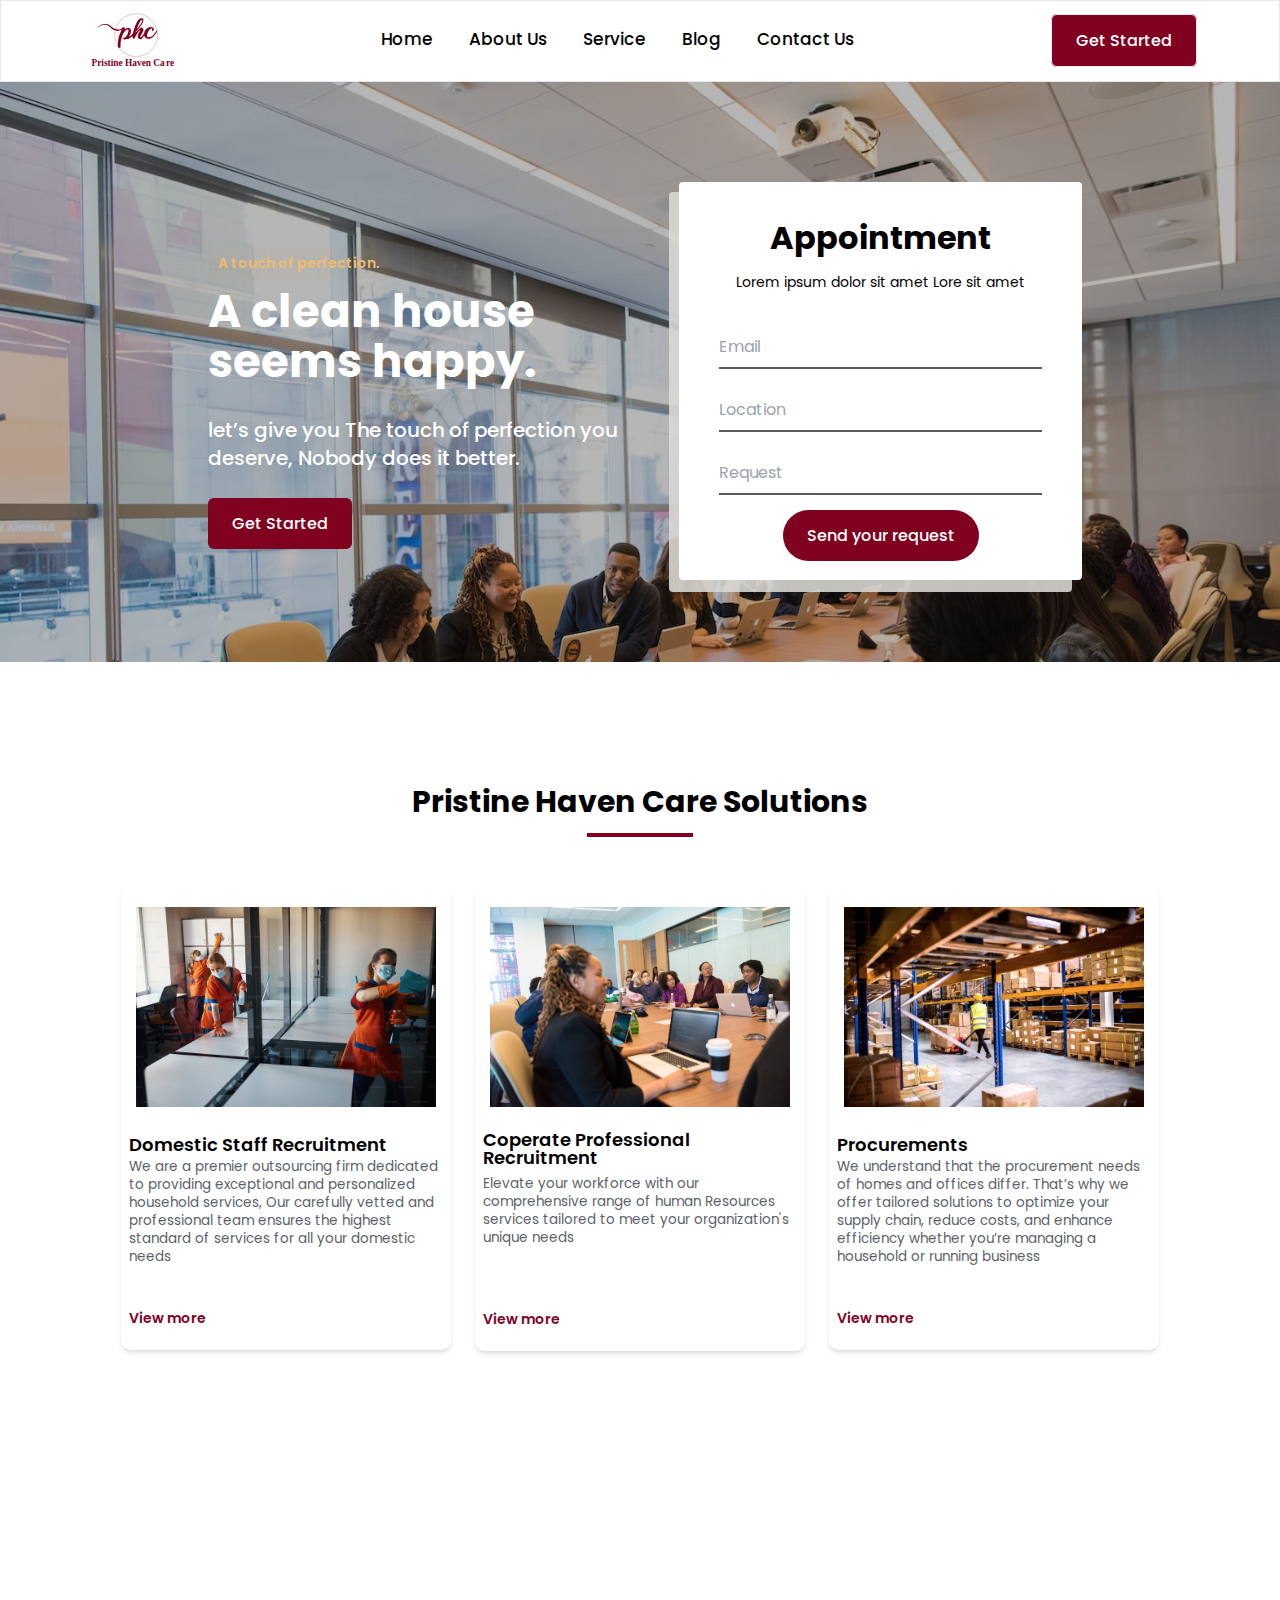
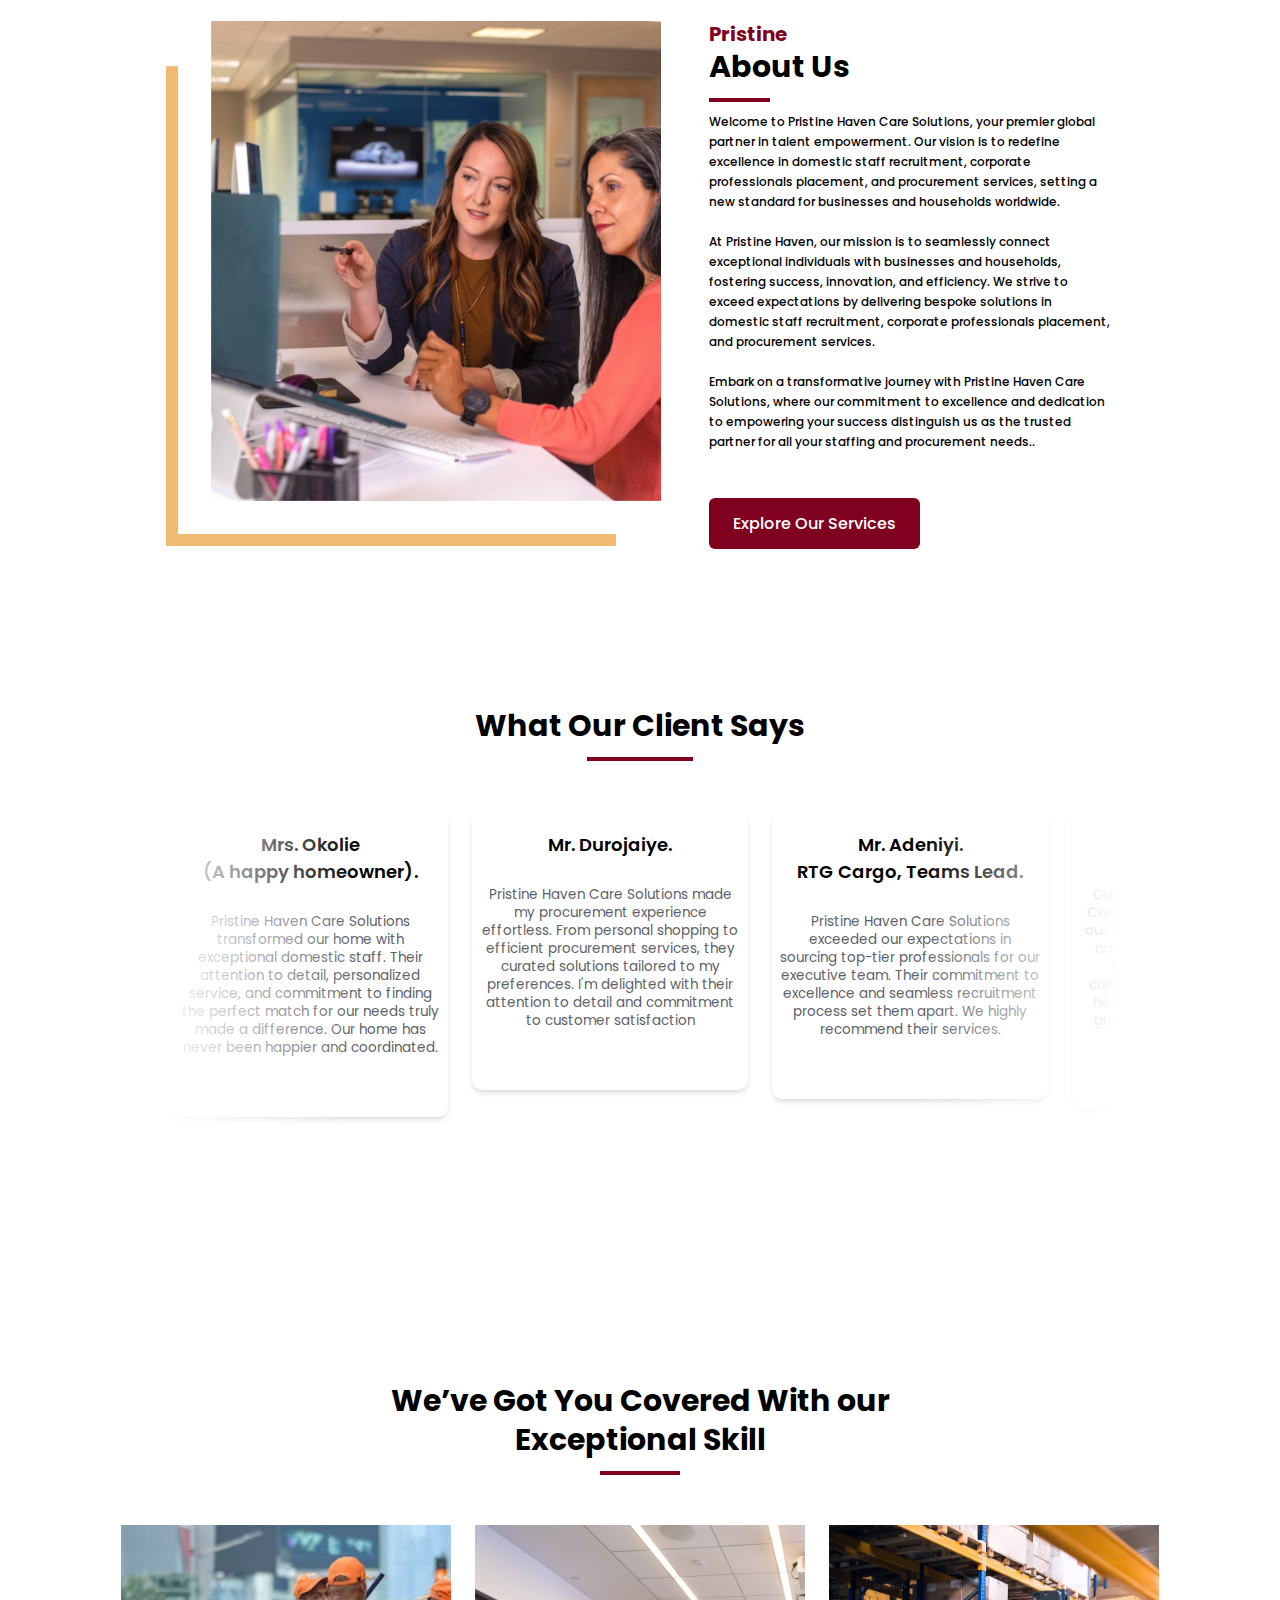
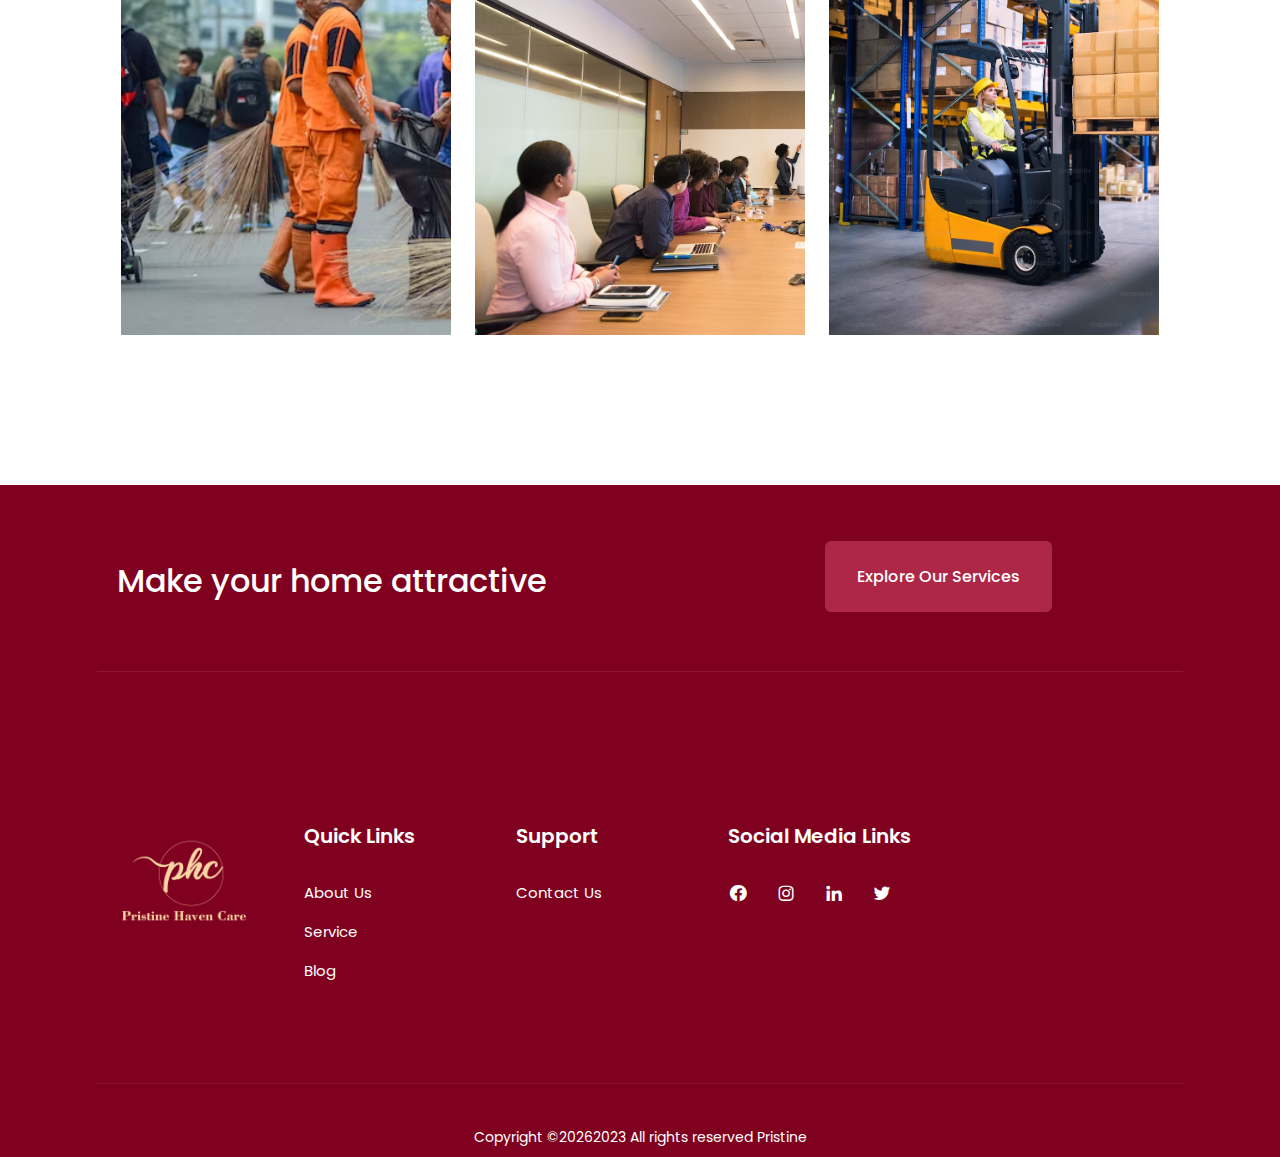
==== index.html @ ca3b784a "update index file name" ====
<!DOCTYPE html>
<html lang="en">
  <head>
    <meta charset="UTF-8" />
    <meta http-equiv="X-UA-Compatible" content="IE=edge" />
    <meta name="viewport" content="width=device-width, initial-scale=1.0" />
    <link rel="preconnect" href="https://fonts.googleapis.com"/>
    <link rel="preconnect" href="https://fonts.gstatic.com" crossorigin/>
    <link rel="preconnect" href="https://fonts.googleapis.com">
    <link rel="preconnect" href="https://fonts.gstatic.com" crossorigin>
    <link rel="shortcut icon" href="/assets/favicon.ico" type="image/x-icon">
    <link href='https://unpkg.com/boxicons@2.1.4/css/boxicons.min.css' rel='stylesheet'>
   <link href="https://fonts.googleapis.com/css2?family=Poppins:wght@100;200;300;400;500;600;700;800;900&display=swap" rel="stylesheet">
    <link rel="stylesheet" href="css/style.css" />
    <link rel="stylesheet" href="css/test.css" />
    <link rel="stylesheet" href="https://cdnjs.cloudflare.com/ajax/libs/font-awesome/6.1.1/css/all.min.css"/>
  
    <title>Pristine Haven Care Solutions Ng</title>
  </head>
  <body>
      <header>
        <div class="">
          <div id="stick" class="shadow-sm border top-0 border-gray-200">
            <div class="w-full px-[15px]  lg:px-[70px]">
              <div class="flex flex-wrap relative items-center justify-between lg:px-[12px]">
                 <div><a href="index.html"><img src="assets/PHC%20LOGO1_logo%201.svg" alt="" class="w-[100px]"></a></div>

                 <div class="nav-links hidden lg:block">
                  <nav>
                    <ul class="flex items-center">
                      <li class="inline-block mx-1 relative text-black z-[1] hover:text-navText"><a href="index.html" class="font-medium  py-[12px] px-[14px] text-[17px] block relative">Home</a></li>
                      <li class="inline-block mx-1 relative text-black z-[1] hover:text-navText"><a href="about.html" class="font-medium  py-[12px] px-[14px] text-[17px] block relative">About Us</a></li>
                      <li class="inline-block mx-1 relative dropMenu text-black z-[1] hover:text-navText"><a href="service.html" class="font-medium  py-[12px] px-[14px] text-[17px] block relative">Service</a>
                        <ul class="absolute w-[170px] transition-all  bg-white left-0 top-[120%] invisible opacity-0 shadow-md py-[17px]">
                          <li class="block relative text-black z-[1] hover:text-navText mr-[7px] ml-[4px]"><a href="service.html" class="font-light px-[10px] py-[6px] text-[17px] block relative">Domestic</a></li>
                          <li class="block relative text-black z-[1] hover:text-navText mr-[7px] ml-[4px]"><a href="service.html" class="font-light px-[10px] py-[6px] text-[17px] block relative">Professional</a></li>
                          <li class="block relative text-black z-[1] hover:text-navText mr-[7px] ml-[4px]"><a href="service.html" class="font-light px-[10px] py-[6px] text-[17px] block relative">Procurement</a></li>
                        </ul>
                      </li>
                      <li class="inline-block mx-1 relative text-black z-[1] hover:text-navText"><a href="blog.html" class="font-medium  py-[12px] px-[14px] text-[17px] block relative">Blog</a></li>
                      <li class="inline-block mx-1 relative text-black z-[1] hover:text-navText"><a href="contact.html" class="font-medium  py-[12px] px-[14px] text-[17px] block relative">Contact Us</a></li>
                    </ul>
                  </nav>
                 </div>

                 <div class="float-right invisible slg:visible">
                  <a href="contact.html" class=" px-[24px] py-[14px] font-medium text-[16px] text-white bg-navText rounded-[6px] border hover:border transition duration-500 hover:border-navText hover:text-navText hover:bg-white ">Get Started</a>
                </div>

                
                <div id="menu" class="block lg:hidden">
                  <input type="checkbox" id="check">
                  <label for="check" class="checkbtn"><i class="fas fa-bars"></i></label>
                    <div class="list">
                      <ul>
                        <li class="inline-block w-full mx-1 mt-2 relative text-white rounded-md hover:text-black hover:bg-[rgba(212,218,212,0.5)] z-[1]"><a href="index.html" class="font-medium  py-[8px] px-[19px] text-[17px] block relative">Home</a></li>
                        <li class="inline-block w-full mx-1 relative text-white rounded-md hover:text-black hover:bg-[rgba(212,218,212,0.5)] z-[1]"><a href="about.html" class="font-medium  py-[8px] px-[19px] text-[17px] block relative">About Us</a></li>
                        <li class="inline-block w-full mx-1 relative text-white rounded-md hover:text-black hover:bg-[rgba(212,218,212,0.5)] z-[1]"><a href="service.html" class="font-medium  py-[8px] px-[19px] text-[17px] block relative">Service</a> </li>
                        <li class="inline-block w-full mx-[1rem] list-disc relative text-white rounded-md hover:text-black hover:bg-[rgba(212,218,212,0.5)] z-[1]"><a href="service.html" class="font-medium  py-[8px] px-[19px] text-[14px] block relative">Domestic</a></li>
                        <li class="inline-block w-full mx-[1rem] relative text-white rounded-md hover:text-black hover:bg-[rgba(212,218,212,0.5)] z-[1]"><a href="service.html" class="font-medium  py-[8px] px-[19px] text-[14px] block relative">Professional</a></li>
                        <li class="inline-block w-full mx-[1rem] relative text-white rounded-md hover:text-black hover:bg-[rgba(212,218,212,0.5)] z-[1]"><a href="service.html" class="font-medium  py-[8px] px-[19px] text-[14px] block relative">Procurement</a></li> 
                        <li class="inline-block w-full mx-1 relative text-white rounded-md hover:text-black hover:bg-[rgba(212,218,212,0.5)] z-[1]"><a href="blog.html" class="font-medium  py-[8px] px-[19px] text-[17px] block relative">Blog</a></li>
                        <li class="inline-block w-full mx-1 relative text-white rounded-md hover:text-black hover:bg-[rgba(212,218,212,0.5)] z-[1]"><a href="contact.html" class="font-medium  py-[8px] px-[19px] text-[17px] block relative">Contact Us</a></li>
                        
                      </ul>
                  </nav>
               </div>
             </div>
           </div>
        </div>
       </div>
     </header>

<!-- Hero Section -->
<section>
<div class="relative block">
  <div class="block relative shrink-0 w-full max-w-full">
    <div class="relative overflow-hidden " >
      <div class="heroP1">
        <div class="hovEff2">
          <div class="block  relative px-10 pt-10 bg-[rgba(12,12,12,0.3)]">
          <div class="flex justify-center flex-wrap  items-center text-center lg:text-left py-[40px] smi:py-[70px]">
            <div class="showcase-text shrink-0 relative w-[360px] lg:w-[461px] px-[.75rem] md:px-0">
               <span class="text-[#F0BB71] px-[10px] py-[5px] text-[14px] font-semibold mb-[8px] inline-block bg-[rgba(186,159,40,0.04)] rounded-[3px]">A touch of perfection.</span>
               <h1 class="text-white font-bold leading-[1.1] block text-[32px] smi:text-[40px] md:text-[30px] slg:text-[45px] mb-[20px] smi:mb-[30px]">A clean house seems happy.</h1>
               <p class="block text-white leading-[1.4] font-medium pr-0 smi:pr-[50px] md:pr-[21px] lg:pr-[50px] text-[18px] smi:text-[22px] md:text-[18px] slg:text-[20px] mb-[29px] smi:mb-[40px]">let’s give you The touch of perfection you deserve, Nobody does it better.</p>
               <div class="">
                <a href="" class="px-[24px] py-[14px] font-medium text-[16px] text-white bg-navText rounded-[6px]  hover:border transition duration-500 hover:border-navText hover:text-navText hover:bg-transparent">Get Started</a>
              </div>
              </div>
              <div class="showcase-img w-[403px] h-inherit lg:h-[400px] bg-transparent lg:bg-[rgba(218,217,214,0.88)] rounded">
                <div class=" up_front z-[10] w-[360px] lg:w-[403px] mt-[60px] lg:mt-0 px-[.75rem] md:px-0">
                <form action="" method="post">
                  <div class="text-center bg-white px-[40px] py-[32px] rounded">
                    <h3 class="font-bold text-[32px] mb-[10px]">Appointment</h3>
                    <p class="text-[14px] font-normal mb-[10px]">Lorem ipsum dolor sit amet Lore sit amet</p>
                    <input type="email" placeholder="Email" class="w-full outline-none border-b-2 border-[rgba(12,12,11,0.68)] mt-[32px] pb-[8px]">
                    <input type="text" placeholder="Location" class="w-full outline-none border-b-2 border-[rgba(12,12,11,0.68)] mt-[29px] pb-[8px]">
                    <input type="text" placeholder="Request" class="w-full outline-none border-b-2 border-[rgba(12,12,11,0.68)] my-[29px] pb-[8px]">
                    <a href="" class="w-full px-[24px] py-[14px] font-medium text-[16px] text-white bg-navText rounded-[27px]  hover:border transition duration-500 hover:border-navText hover:text-navText hover:bg-transparent">Send your request</a>
                       </div>
                  </form>
                </div>
              </div>
            </div> 
          </div>
        </div>
      </div>
      </div>
  </div>
</div>
</section>

<!-- Service Section -->
<section class="py-[70px] sm:py-[120px]">
  <div class="w-full smi:max-w-[540px] md:max-w-[720px] lg:max-w-[960px] slg:max-w-[1110px] mx-auto px-[.75rem]">
  <div class="block w-full mx-auto px-[.75rem]">
    <div class="flex justify-center flex-wrap">
      <div class="w-full max-w-full lg:w-[66.66%] shrink-0">
        <div class="headTitle relative block text-center mb-[50px]">
          <h2 class="relative block text-[24px] md:text-[30px] font-bold leading-[1.3] mb-[12px]">Pristine Haven Care Solutions</h2>  
        </div>      
     </div>
    </div>
    <div class="flex flex-wrap relative">
      
      <div class="block relative shrink-0 smi:w-[50%] lg:w-[33.33%] w-full px-[12px] max-w-full">
        <div class="relative card block mb-[30px] px-[8px] py-[20px] rounded-[10px] shadow-md">
          <div class="block w-full"><img src="assets/ser_dom_1.avif" alt="" class="block w-[300px] mb-[24px] mx-auto"></div>
          <h2 class="block font-semibold text-[18px]">Domestic Staff Recruitment</h2>
          <div class="block"><p class="text-[#5C6168] mb-[40px] text-[13.5px] leading-[18px] font-normal">We are a premier outsourcing firm dedicated to 
            providing exceptional and personalized household services, 
            Our carefully vetted and professional team ensures the highest standard of services for all your domestic needs</p></div>  
          <a href="service.html" class="text-navText text-[14px] font-semibold">View more</a>   
        </div>
      </div>

      <div class="block shrink-0 smi:w-[50%] lg:w-[33.33%] w-full px-[12px] max-w-full">
        <div class="relative card block mb-[30px] px-[8px] py-[20px] rounded-[10px] shadow-md">
          <div class="block w-full"><img src="assets/ser_prof_1.avif" alt="" class="block w-[300px] mb-[24px] mx-auto"></div>
          <h2 class="block font-semibold text-[18px] leading-[18px] mb-[8px]">Coperate Professional Recruitment</h2>
          <div class="block"><p class="text-[#5C6168] mb-[60px] text-[13.5px] leading-[18px] font-normal">Elevate your workforce with our comprehensive range of human Resources services tailored to meet your organization's unique needs</p></div>  
          <a href="service.html" class="text-navText text-[14px] font-semibold">View more</a>   
        </div>
      </div>

      <div class="block shrink-0 smi:w-[50%] lg:w-[33.33%] w-full px-[12px] max-w-full">
        <div class="relative card block mb-[30px] px-[8px] py-[20px] rounded-[10px] shadow-md">
          <div class="block w-full"><img src="assets/ser_pro_1.avif" alt="" class="block w-[300px] mb-[24px] mx-auto"></div>
          <h2 class="block font-semibold text-[18px]">Procurements</h2>
          <div class="block"><p class="text-[#5C6168] mb-[40px] text-[13.5px] leading-[18px] font-normal">We understand that the procurement needs of homes and offices differ. That’s why we offer tailored solutions to optimize your supply chain, reduce costs, and enhance efficiency whether you’re managing a household or running business</p></div>  
          <a href="service.html" class="text-navText text-[14px] font-semibold">View more</a>   
        </div>
      </div>
    </div>
  </div>
  </div>
</section> 

<!-- About Us Section -->
<section class="py-[40px] md:pt-[120px]">
  <div class="w-full smi:max-w-[540px] md:max-w-[720px] lg:max-w-[960px] slg:max-w-[1110px] mx-auto px-[.75rem]">
   <div class="flex flex-wrap justify-center">
    <div class="shrink-0 w-full smi:w-[83.333%] lg:w-[50%] max-w-full px-[1.5rem]">
      <div class="block">
        <img src="assets/About Us.png" alt="" class="w-full">
      </div>
    </div>

    <div class="shrink-0 w-full md:w-[75%] lg:w-[41.666%] max-w-full px-[1.5rem] mt-[30px] lg:mt-0">
      <div class="relative"><h2 class="text-[14px] md:text-[20px] block text-navText font-bold leading-[1.3] relative">Pristine</h2></div>
      <div class="headTitle1 relative block mb-[10px]">
        <h2 class="relative block text-[24px] md:text-[30px] font-bold leading-[1.3] mb-[12px]">About Us</h2>  
      </div>      
      <p class="font-medium leading-[20px] text-[12px] mb-[60px]">Welcome to Pristine Haven Care Solutions, your premier global partner in talent empowerment. Our vision is to redefine excellence in domestic staff recruitment, corporate professionals placement, and procurement services, setting a new standard for businesses and households worldwide.
        <br> <br>
        At Pristine Haven, our mission is to seamlessly connect exceptional individuals with businesses and households, fostering success, innovation, and efficiency. We strive to exceed expectations by delivering bespoke solutions in domestic staff recruitment, corporate professionals placement, and procurement services.
        <br> <br>    
        Embark on a transformative journey with Pristine Haven Care Solutions, where our commitment to excellence and dedication to empowering your success distinguish us as the trusted partner for all your staffing and procurement needs..</p>
            <a href="service.html" class="px-[24px] py-[14px] font-medium text-[16px] text-white bg-navText rounded-[6px]  hover:border transition duration-500 hover:border-navText hover:text-navText hover:bg-transparent">Explore Our Services</a>
      </div>        
   </div>
  </div> 
</section>

<!-- Testimonial Section -->
<section class="py-[70px] sm:py-[120px]">
  <div class="w-full smi:max-w-[540px] md:max-w-[720px] lg:max-w-[960px] slg:max-w-[1110px] mx-auto px-[.75rem]">
  <div class="block w-full mx-auto px-[.75rem]">
    <div class="flex justify-center flex-wrap">
      <div class="w-full max-w-full lg:w-[66.66%] shrink-0">
        <div class="headTitle relative block text-center mb-[50px]">
          <h2 class="relative block text-[24px] md:text-[30px] font-bold leading-[1.3] mb-[12px]">What Our Client Says</h2>  
        </div>      
     </div>
    </div>
    <div class="flex flex-wrap relative">
      <div class="slider">
        <div class="slide-track">
          <div class="inline-block relative shrink-0 w-[300px] h-[330px] px-[12px] max-w-full">
            <div class="relative  block mb-[30px] px-[8px] py-[20px] text-center rounded-[10px] shadow-md">
              <h2 class="block font-semibold text-[18px] mb-[28px]">Mrs. Okolie <br>(A happy homeowner).</h2>
              <div class="block"><p class="text-[#5C6168] mb-[40px] text-[13.5px] leading-[18px] font-normal">Pristine Haven Care Solutions transformed our home with exceptional domestic staff. Their attention to detail, personalized service, and commitment to finding the perfect match for our needs truly made a difference. Our home has never been happier and coordinated.</p></div>   
            </div>
          </div>
          
          <div class="inline-block shrink-0 w-[300px] h-[330px] px-[12px] max-w-full">
            <div class="relative  block mb-[30px] px-[8px] py-[20px] text-center rounded-[10px] shadow-md">
              <h2 class="block font-semibold text-[18px] mb-[28px]">Mr. Durojaiye.</h2>
              <div class="block"><p class="text-[#5C6168] mb-[40px] text-[13.5px] leading-[18px] font-normal">Pristine Haven Care Solutions made my procurement experience effortless. From personal shopping to efficient procurement services, they curated solutions tailored to my preferences. I'm delighted with their attention to detail and commitment to customer satisfaction</p></div>   
            </div>
          </div>
    
        <div class="inline-block shrink-0 w-[300px] h-[330px] px-[12px] max-w-full">
          <div class="relative  block mb-[30px] px-[8px] py-[20px] text-center rounded-[10px] shadow-md">
            <h2 class="block font-semibold text-[18px] mb-[28px]"> Mr. Adeniyi. <br>RTG Cargo, Teams Lead.</h2>
            <div class="block"><p class="text-[#5C6168] mb-[40px] text-[13.5px] leading-[18px] font-normal">Pristine Haven Care Solutions exceeded our expectations in sourcing top-tier professionals for our executive team. Their commitment to excellence and seamless recruitment process set them apart. We highly recommend their services.</p></div>   
          </div>
        </div>
    
        <div class="inline-block relative shrink-0 w-[300px] h-[330px] px-[12px] max-w-full">
          <div class="relative  block mb-[30px] px-[8px] py-[20px] text-center rounded-[10px] shadow-md">
            <h2 class="block font-semibold text-[18px] mb-[28px]"> Mrs. Oreoluwa.</h2>
            <div class="block"><p class="text-[#5C6168] mb-[40px] text-[13.5px] leading-[18px] font-normal">Our experience with Pristine Haven Care Solutions in finding a nanny for our family has been exceptional. The care and dedication they put into matching us with the perfect caregiver for my children were truly heartwarming. We feel secure and grateful to have such a wonderful addition to our family</p></div>   
          </div>
        </div>
        
        <div class="inline-block shrink-0 w-[300px] h-[330px] px-[12px] max-w-full">
          <div class="relative  block mb-[30px] px-[8px] py-[20px] text-center rounded-[10px] shadow-md">
            <h2 class="block font-semibold text-[18px] mb-[28px]"> Mr. Emmanuel.</h2>
            <div class="block"><p class="text-[#5C6168] mb-[40px] text-[13.5px] leading-[18px] font-normal">Pristine Haven Care Solutions not only found us a chef with extraordinary culinary skills but also someone who understands and caters to our unique tastes. Our dining experience has been elevated, and we're incredibly satisfied with the professional and personalized service provided.</p></div>   
          </div>
        </div>
  
      <div class="inline-block shrink-0 w-[300px] h-[330px] px-[12px] max-w-full">
        <div class="relative  block mb-[30px] px-[8px] py-[20px] text-center rounded-[10px] shadow-md">
          <h2 class="block font-semibold text-[18px] mb-[28px]">Tosin</h2>
          <div class="block"><p class="text-[#5C6168] mb-[40px] text-[13.5px] leading-[18px] font-normal">Hiring a housekeeper through Pristine Haven Care Solutions has been a game-changer for my hectic lifestyle. The attention to detail, reliability, and efficiency of the housekeeper they connected me with have allowed me to focus on my career with peace of mind. Highly recommended!</p></div>   
        </div>
      </div>
  
      <div class="inline-block relative shrink-0 w-[300px] h-[330px] px-[12px] max-w-full">
        <div class="relative  block mb-[30px] px-[8px] py-[20px] text-center rounded-[10px] shadow-md">
          <h2 class="block font-semibold text-[18px] mb-[28px]">Mrs. Okolie <br>(A happy homeowner).</h2>
          <div class="block"><p class="text-[#5C6168] mb-[40px] text-[13.5px] leading-[18px] font-normal">Pristine Haven Care Solutions transformed our home with exceptional domestic staff. Their attention to detail, personalized service, and commitment to finding the perfect match for our needs truly made a difference. Our home has never been happier and coordinated.</p></div>   
        </div>
      </div>
      
      <div class="inline-block shrink-0 w-[300px] h-[330px] px-[12px] max-w-full">
        <div class="relative  block mb-[30px] px-[8px] py-[20px] text-center rounded-[10px] shadow-md">
          <h2 class="block font-semibold text-[18px] mb-[28px]">Mr. Durojaiye.</h2>
          <div class="block"><p class="text-[#5C6168] mb-[40px] text-[13.5px] leading-[18px] font-normal">Pristine Haven Care Solutions made my procurement experience effortless. From personal shopping to efficient procurement services, they curated solutions tailored to my preferences. I'm delighted with their attention to detail and commitment to customer satisfaction</p></div>   
        </div>
      </div>

    <div class="inline-block shrink-0 w-[300px] h-[330px] px-[12px] max-w-full">
      <div class="relative  block mb-[30px] px-[8px] py-[20px] text-center rounded-[10px] shadow-md">
        <h2 class="block font-semibold text-[18px] mb-[28px]"> Mr. Adeniyi. <br>RTG Cargo, Teams Lead.</h2>
        <div class="block"><p class="text-[#5C6168] mb-[40px] text-[13.5px] leading-[18px] font-normal">Pristine Haven Care Solutions exceeded our expectations in sourcing top-tier professionals for our executive team. Their commitment to excellence and seamless recruitment process set them apart. We highly recommend their services.</p></div>   
      </div>
    </div>

    <div class="inline-block relative shrink-0 w-[300px] h-[330px] px-[12px] max-w-full">
      <div class="relative  block mb-[30px] px-[8px] py-[20px] text-center rounded-[10px] shadow-md">
        <h2 class="block font-semibold text-[18px] mb-[28px]"> Mrs. Oreoluwa.</h2>
        <div class="block"><p class="text-[#5C6168] mb-[40px] text-[13.5px] leading-[18px] font-normal">Our experience with Pristine Haven Care Solutions in finding a nanny for our family has been exceptional. The care and dedication they put into matching us with the perfect caregiver for my children were truly heartwarming. We feel secure and grateful to have such a wonderful addition to our family</p></div>   
      </div>
    </div>
    
    <div class="inline-block shrink-0 w-[300px] h-[330px] px-[12px] max-w-full">
      <div class="relative  block mb-[30px] px-[8px] py-[20px] text-center rounded-[10px] shadow-md">
        <h2 class="block font-semibold text-[18px] mb-[28px]"> Mr. Emmanuel.</h2>
        <div class="block"><p class="text-[#5C6168] mb-[40px] text-[13.5px] leading-[18px] font-normal">Pristine Haven Care Solutions not only found us a chef with extraordinary culinary skills but also someone who understands and caters to our unique tastes. Our dining experience has been elevated, and we're incredibly satisfied with the professional and personalized service provided.</p></div>   
      </div>
    </div>

  <div class="inline-block shrink-0 w-[300px] h-[330px] px-[12px] max-w-full">
    <div class="relative  block mb-[30px] px-[8px] py-[20px] text-center rounded-[10px] shadow-md">
      <h2 class="block font-semibold text-[18px] mb-[28px]">Tosin</h2>
      <div class="block"><p class="text-[#5C6168] mb-[40px] text-[13.5px] leading-[18px] font-normal">Hiring a housekeeper through Pristine Haven Care Solutions has been a game-changer for my hectic lifestyle. The attention to detail, reliability, and efficiency of the housekeeper they connected me with have allowed me to focus on my career with peace of mind. Highly recommended!</p></div>   
    </div>
  </div>

        </div>
      </div>
        

  </div>    
</div>


</div> 
  </div>
</section>

<!-- Service Section -->
<section id="category" class="py-[70px] sm:py-[120px]">
  <div class="w-full smi:max-w-[540px] md:max-w-[720px] lg:max-w-[960px] slg:max-w-[1110px] mx-auto px-[.75rem]">
  <div class="block w-full mx-auto px-[.75rem]">
    <div class="flex justify-center flex-wrap">
      <div class="w-full max-w-full lg:w-[50.66%] shrink-0">
        <div class="headTitle relative block text-center mb-[50px]">
          <h2 class="relative block text-[24px] md:text-[30px] font-bold leading-[1.3] mb-[12px]">We’ve Got You Covered With our Exceptional Skill</h2>  
        </div>      
     </div>
    </div>
    <div class="flex flex-wrap relative">
      

      <div class="block relative shrink-0 smi:w-[50%] lg:w-[33.33%] w-full px-[12px] max-w-full">
        <div class="chagnover relative overflow-hidden mb-[30px]">
          <div class="hovEff"></div>
          <div class="eff">
           <div class="overlay">
            <h1 class="text-[24px] md:text-[30px] text-white block font-bold leading-[1.3] mb-[6px] relative">Domestic Staff</h1>
            <p class="text-white text-[18px] font-light leading-[1.4] mb-[15px]">Facilisis ac eget mauris nulla.</p>
           </div>
          </div>
        </div>
      </div>

      <div class="block shrink-0 smi:w-[50%] lg:w-[33.33%] w-full px-[12px] max-w-full">
        <div class="chagnover relative overflow-hidden mb-[30px]">
          <div class="hovEff3"></div>
          <div class="eff">
           <div class="overlay">
            <h1 class="text-[24px] md:text-[30px] text-white block font-bold leading-[1.3] mb-[6px] relative">Professional Staff</h1>
            <p class="text-white text-[18px] font-light leading-[1.4] mb-[15px]">Facilisis ac eget mauris nulla.</p>
           </div>
          </div>
        </div>
        </div>

      <div class="block shrink-0 smi:w-[50%] lg:w-[33.33%] w-full px-[12px] max-w-full">
        <div class="chagnover relative overflow-hidden mb-[30px]">
          <div class="hovEff4"></div>
          <div class="eff">
           <div class="overlay">
            <h1 class="text-[24px] md:text-[30px] text-white block font-bold leading-[1.3] mb-[6px] relative">Procurement</h1>
            <p class="text-white text-[18px] font-light leading-[1.4] mb-[15px]">Facilisis ac eget mauris nulla.</p>
           </div>
          </div>
        </div>
      </div>
    </div>
  </div>
  </div>
</section> 

<!-- Footer Section -->
<section class="pt-[80px] bg-navText">
  <div class="w-full smi:max-w-[540px] md:max-w-[720px] lg:max-w-[960px] slg:max-w-[1110px] mx-auto pb-[50px]  px-[.75rem]">
<div class="mx-auto px-[.75rem] w-full border-b border-[rgba(255,255,255,0.09)] pb-[50px]">
  <div class=" flex flex-wrap">
    <div class="shrink-0 w-full md:w-[66.666%] max-w-full px-[.5rem]">
     <div class="flex">
      <div class="block">
        <h2 class="text-white text-[26px] lg:text-[32px] block font-medium leading-[32px] mb-[24px] relative">Make your home attractive</h2>
       </div>
     </div>
    </div>
    <div class="shrink-0 w-full md:w-[33.333%] max-w-full px-[.5rem]">
      <a href="service.html" class="px-[16px] py-[12px] lg:px-[32px] lg:py-[24px] font-medium text-[16px] text-white bg-[#AF2747] rounded-[6px]  hover:border transition duration-500 hover:border-[#AF2747] hover:text-[#AF2747] hover:bg-transparent">Explore Our Services</a>
    </div>
  </div>
</div>
  </div>
</section>

 

<footer class="block">
<div class="bg-navText">
  <div class="pt-0 lg:pt-[99px]">
<div class="w-full smi:max-w-[540px] md:max-w-[720px] lg:max-w-[960px] slg:max-w-[1110px] mx-auto pb-[50px] px-[.75rem]">
    <div class="w-full mx-auto px-[.75rem]">
      <div class="flex flex-wrap justify-between">
        <div class="shrink-0 w-full smi:w-[66.6666%] md:w-[15%] max-w-full">
          <div class="mb-[50px]">
            <div class="mb-[20px]">
              <div class="w-[200px] lg:w-[150px] mb-[35px]">
                <a href="index.html">
                  <img src="assets/logo 3.png" alt="" class="align-middle">
                </a>
              </div>
            </div>
          </div>
        </div>
        <div class="shrink-0 w-full smi:w-[50%] md:w-[33.3333%] lg:w-[16.66666%] max-w-full">
          <div class="mb-[50px]">
            <div class="block">
              <h4 class="text-white text-[20px] font-semibold mb-[30px]">Quick Links</h4>
              <ul>
                <li class="mb-[15px] offset"><a href="about.html" class="text-white text-[15px] font-normal duration-700 hover:underline">About Us</a></li>
                <li class="mb-[15px] offset"><a href="service.html" class="text-white text-[15px] font-normal duration-700 hover:underline">Service</a></li>
                <li class="mb-[15px] offset"><a href="blog.html" class="text-white text-[15px] font-normal duration-700 hover:underline">Blog</a></li>
              </ul>
            </div>
          </div>
        </div>
        <div class="shrink-0 w-full smi:w-[50%] md:w-[33.3333%] lg:w-[16.66666%] max-w-full">
          <div class="mb-[50px]">
            <div class="block">
              <h4 class="text-white text-[20px] font-semibold mb-[30px]">Support</h4>
              <ul>
             <li class="mb-[15px]"><a href="contact.html" class="text-white text-[15px] font-normal duration-700 hover:underline">Contact Us</a></li>
              </ul>
            </div>
          </div>
        </div>
        <div class="shrink-0 w-full smi:w-[83%] md:w-[66.6666%] lg:w-[41.66666%] max-w-full">
          <div class="mb-[50px]">
            <div class="block mb-[10px]">
              <h4 class="text-white text-[20px] font-semibold mb-[30px]">Social Media Links</h4>
            </div>
            <div class="block">
              <a href="" class="text-white text-[20px] text-center mr-[24px] leading-[1.4] duration-700 inline-block hover:scale-x-[-1]"><i class='bx bxl-facebook-circle' style='color:#ffffff' ></i></a>
              <a href="" class="text-white text-[20px] text-center mr-[24px] leading-[1.4] duration-700 inline-block hover:scale-x-[-1]"><i class='bx bxl-instagram'></i></a>
              <a href="" class="text-white text-[20px] text-center mr-[24px] leading-[1.4] duration-700 inline-block hover:scale-x-[-1]"><i class='bx bxl-linkedin' style='color:#ffffff' ></i></a>
              <a href="" class="text-white text-[20px] text-center mr-[24px] leading-[1.4] duration-700 inline-block hover:scale-x-[-1]"><i class='bx bxl-twitter' style='color:#ffffff' ></i></a>
            </div>
          </div>
        </div>
      </div>
    </div>
  </div>
  <div class="block">
    <div class="w-full smi:max-w-[540px] md:max-w-[720px] lg:max-w-[960px] slg:max-w-[1110px] mx-auto px-[.75rem]">
      <div class="border-t border-[rgba(255,255,255,0.09)] pt-[39px] pb-[6px]">
        <div class="flex flex-wrap">
          <div class="shrink-0 w-full max-w-full">
            <div class="text-center block">
              <p class="text-white font-normal leading-[2] text-[14px]">Copyright ©<script>document.write(new Date().getFullYear());</script>2023 All rights reserved Pristine</p>
            </div>
          </div>
        </div>
      </div>
     </div>
  </div>
  </div>
</div>
</footer>


<script src="index.js"></script>
</body>
</html>
---- css/style.css ----
/*
! tailwindcss v3.0.24 | MIT License | https://tailwindcss.com
*/

/*
1. Prevent padding and border from affecting element width. (https://github.com/mozdevs/cssremedy/issues/4)
2. Allow adding a border to an element by just adding a border-width. (https://github.com/tailwindcss/tailwindcss/pull/116)
*/

*,
::before,
::after {
  box-sizing: border-box;
  /* 1 */
  border-width: 0;
  /* 2 */
  border-style: solid;
  /* 2 */
  border-color: #e5e7eb;
  /* 2 */
}

::before,
::after {
  --tw-content: '';
}

/*
1. Use a consistent sensible line-height in all browsers.
2. Prevent adjustments of font size after orientation changes in iOS.
3. Use a more readable tab size.
4. Use the user's configured `sans` font-family by default.
*/

html {
  line-height: 1.5;
  /* 1 */
  -webkit-text-size-adjust: 100%;
  /* 2 */
  -moz-tab-size: 4;
  /* 3 */
  -o-tab-size: 4;
     tab-size: 4;
  /* 3 */
  font-family: Poppins, sans-serif;
  /* 4 */
}

/*
1. Remove the margin in all browsers.
2. Inherit line-height from `html` so users can set them as a class directly on the `html` element.
*/

body {
  margin: 0;
  /* 1 */
  line-height: inherit;
  /* 2 */
}

/*
1. Add the correct height in Firefox.
2. Correct the inheritance of border color in Firefox. (https://bugzilla.mozilla.org/show_bug.cgi?id=190655)
3. Ensure horizontal rules are visible by default.
*/

hr {
  height: 0;
  /* 1 */
  color: inherit;
  /* 2 */
  border-top-width: 1px;
  /* 3 */
}

/*
Add the correct text decoration in Chrome, Edge, and Safari.
*/

abbr:where([title]) {
  -webkit-text-decoration: underline dotted;
          text-decoration: underline dotted;
}

/*
Remove the default font size and weight for headings.
*/

h1,
h2,
h3,
h4,
h5,
h6 {
  font-size: inherit;
  font-weight: inherit;
}

/*
Reset links to optimize for opt-in styling instead of opt-out.
*/

a {
  color: inherit;
  text-decoration: inherit;
}

/*
Add the correct font weight in Edge and Safari.
*/

b,
strong {
  font-weight: bolder;
}

/*
1. Use the user's configured `mono` font family by default.
2. Correct the odd `em` font sizing in all browsers.
*/

code,
kbd,
samp,
pre {
  font-family: ui-monospace, SFMono-Regular, Menlo, Monaco, Consolas, "Liberation Mono", "Courier New", monospace;
  /* 1 */
  font-size: 1em;
  /* 2 */
}

/*
Add the correct font size in all browsers.
*/

small {
  font-size: 80%;
}

/*
Prevent `sub` and `sup` elements from affecting the line height in all browsers.
*/

sub,
sup {
  font-size: 75%;
  line-height: 0;
  position: relative;
  vertical-align: baseline;
}

sub {
  bottom: -0.25em;
}

sup {
  top: -0.5em;
}

/*
1. Remove text indentation from table contents in Chrome and Safari. (https://bugs.chromium.org/p/chromium/issues/detail?id=999088, https://bugs.webkit.org/show_bug.cgi?id=201297)
2. Correct table border color inheritance in all Chrome and Safari. (https://bugs.chromium.org/p/chromium/issues/detail?id=935729, https://bugs.webkit.org/show_bug.cgi?id=195016)
3. Remove gaps between table borders by default.
*/

table {
  text-indent: 0;
  /* 1 */
  border-color: inherit;
  /* 2 */
  border-collapse: collapse;
  /* 3 */
}

/*
1. Change the font styles in all browsers.
2. Remove the margin in Firefox and Safari.
3. Remove default padding in all browsers.
*/

button,
input,
optgroup,
select,
textarea {
  font-family: inherit;
  /* 1 */
  font-size: 100%;
  /* 1 */
  line-height: inherit;
  /* 1 */
  color: inherit;
  /* 1 */
  margin: 0;
  /* 2 */
  padding: 0;
  /* 3 */
}

/*
Remove the inheritance of text transform in Edge and Firefox.
*/

button,
select {
  text-transform: none;
}

/*
1. Correct the inability to style clickable types in iOS and Safari.
2. Remove default button styles.
*/

button,
[type='button'],
[type='reset'],
[type='submit'] {
  -webkit-appearance: button;
  /* 1 */
  background-color: transparent;
  /* 2 */
  background-image: none;
  /* 2 */
}

/*
Use the modern Firefox focus style for all focusable elements.
*/

:-moz-focusring {
  outline: auto;
}

/*
Remove the additional `:invalid` styles in Firefox. (https://github.com/mozilla/gecko-dev/blob/2f9eacd9d3d995c937b4251a5557d95d494c9be1/layout/style/res/forms.css#L728-L737)
*/

:-moz-ui-invalid {
  box-shadow: none;
}

/*
Add the correct vertical alignment in Chrome and Firefox.
*/

progress {
  vertical-align: baseline;
}

/*
Correct the cursor style of increment and decrement buttons in Safari.
*/

::-webkit-inner-spin-button,
::-webkit-outer-spin-button {
  height: auto;
}

/*
1. Correct the odd appearance in Chrome and Safari.
2. Correct the outline style in Safari.
*/

[type='search'] {
  -webkit-appearance: textfield;
  /* 1 */
  outline-offset: -2px;
  /* 2 */
}

/*
Remove the inner padding in Chrome and Safari on macOS.
*/

::-webkit-search-decoration {
  -webkit-appearance: none;
}

/*
1. Correct the inability to style clickable types in iOS and Safari.
2. Change font properties to `inherit` in Safari.
*/

::-webkit-file-upload-button {
  -webkit-appearance: button;
  /* 1 */
  font: inherit;
  /* 2 */
}

/*
Add the correct display in Chrome and Safari.
*/

summary {
  display: list-item;
}

/*
Removes the default spacing and border for appropriate elements.
*/

blockquote,
dl,
dd,
h1,
h2,
h3,
h4,
h5,
h6,
hr,
figure,
p,
pre {
  margin: 0;
}

fieldset {
  margin: 0;
  padding: 0;
}

legend {
  padding: 0;
}

ol,
ul,
menu {
  list-style: none;
  margin: 0;
  padding: 0;
}

/*
Prevent resizing textareas horizontally by default.
*/

textarea {
  resize: vertical;
}

/*
1. Reset the default placeholder opacity in Firefox. (https://github.com/tailwindlabs/tailwindcss/issues/3300)
2. Set the default placeholder color to the user's configured gray 400 color.
*/

input::-moz-placeholder, textarea::-moz-placeholder {
  opacity: 1;
  /* 1 */
  color: #9ca3af;
  /* 2 */
}

input:-ms-input-placeholder, textarea:-ms-input-placeholder {
  opacity: 1;
  /* 1 */
  color: #9ca3af;
  /* 2 */
}

input::placeholder,
textarea::placeholder {
  opacity: 1;
  /* 1 */
  color: #9ca3af;
  /* 2 */
}

/*
Set the default cursor for buttons.
*/

button,
[role="button"] {
  cursor: pointer;
}

/*
Make sure disabled buttons don't get the pointer cursor.
*/

:disabled {
  cursor: default;
}

/*
1. Make replaced elements `display: block` by default. (https://github.com/mozdevs/cssremedy/issues/14)
2. Add `vertical-align: middle` to align replaced elements more sensibly by default. (https://github.com/jensimmons/cssremedy/issues/14#issuecomment-634934210)
   This can trigger a poorly considered lint error in some tools but is included by design.
*/

img,
svg,
video,
canvas,
audio,
iframe,
embed,
object {
  display: block;
  /* 1 */
  vertical-align: middle;
  /* 2 */
}

/*
Constrain images and videos to the parent width and preserve their intrinsic aspect ratio. (https://github.com/mozdevs/cssremedy/issues/14)
*/

img,
video {
  max-width: 100%;
  height: auto;
}

/*
Ensure the default browser behavior of the `hidden` attribute.
*/

[hidden] {
  display: none;
}

*, ::before, ::after {
  --tw-translate-x: 0;
  --tw-translate-y: 0;
  --tw-rotate: 0;
  --tw-skew-x: 0;
  --tw-skew-y: 0;
  --tw-scale-x: 1;
  --tw-scale-y: 1;
  --tw-pan-x:  ;
  --tw-pan-y:  ;
  --tw-pinch-zoom:  ;
  --tw-scroll-snap-strictness: proximity;
  --tw-ordinal:  ;
  --tw-slashed-zero:  ;
  --tw-numeric-figure:  ;
  --tw-numeric-spacing:  ;
  --tw-numeric-fraction:  ;
  --tw-ring-inset:  ;
  --tw-ring-offset-width: 0px;
  --tw-ring-offset-color: #fff;
  --tw-ring-color: rgb(59 130 246 / 0.5);
  --tw-ring-offset-shadow: 0 0 #0000;
  --tw-ring-shadow: 0 0 #0000;
  --tw-shadow: 0 0 #0000;
  --tw-shadow-colored: 0 0 #0000;
  --tw-blur:  ;
  --tw-brightness:  ;
  --tw-contrast:  ;
  --tw-grayscale:  ;
  --tw-hue-rotate:  ;
  --tw-invert:  ;
  --tw-saturate:  ;
  --tw-sepia:  ;
  --tw-drop-shadow:  ;
  --tw-backdrop-blur:  ;
  --tw-backdrop-brightness:  ;
  --tw-backdrop-contrast:  ;
  --tw-backdrop-grayscale:  ;
  --tw-backdrop-hue-rotate:  ;
  --tw-backdrop-invert:  ;
  --tw-backdrop-opacity:  ;
  --tw-backdrop-saturate:  ;
  --tw-backdrop-sepia:  ;
}

.invisible {
  visibility: hidden;
}

.absolute {
  position: absolute;
}

.relative {
  position: relative;
}

.top-0 {
  top: 0px;
}

.left-0 {
  left: 0px;
}

.top-\[120\%\] {
  top: 120%;
}

.z-\[1\] {
  z-index: 1;
}

.z-\[10\] {
  z-index: 10;
}

.float-right {
  float: right;
}

.mx-1 {
  margin-left: 0.25rem;
  margin-right: 0.25rem;
}

.mx-\[1rem\] {
  margin-left: 1rem;
  margin-right: 1rem;
}

.mx-auto {
  margin-left: auto;
  margin-right: auto;
}

.my-\[29px\] {
  margin-top: 29px;
  margin-bottom: 29px;
}

.mr-\[7px\] {
  margin-right: 7px;
}

.ml-\[4px\] {
  margin-left: 4px;
}

.mt-2 {
  margin-top: 0.5rem;
}

.mb-\[10px\] {
  margin-bottom: 10px;
}

.mb-\[29px\] {
  margin-bottom: 29px;
}

.mt-\[30px\] {
  margin-top: 30px;
}

.mb-\[12px\] {
  margin-bottom: 12px;
}

.mb-\[60px\] {
  margin-bottom: 60px;
}

.mb-\[30px\] {
  margin-bottom: 30px;
}

.mb-10 {
  margin-bottom: 2.5rem;
}

.mb-\[20px\] {
  margin-bottom: 20px;
}

.mb-\[75px\] {
  margin-bottom: 75px;
}

.mb-\[40px\] {
  margin-bottom: 40px;
}

.mb-\[50px\] {
  margin-bottom: 50px;
}

.mb-\[24px\] {
  margin-bottom: 24px;
}

.mb-\[8px\] {
  margin-bottom: 8px;
}

.mb-\[28px\] {
  margin-bottom: 28px;
}

.mb-\[6px\] {
  margin-bottom: 6px;
}

.mb-\[15px\] {
  margin-bottom: 15px;
}

.mb-\[35px\] {
  margin-bottom: 35px;
}

.mr-\[24px\] {
  margin-right: 24px;
}

.mt-\[-35px\] {
  margin-top: -35px;
}

.mt-\[40px\] {
  margin-top: 40px;
}

.mt-1 {
  margin-top: 0.25rem;
}

.mb-7 {
  margin-bottom: 1.75rem;
}

.mt-\[60px\] {
  margin-top: 60px;
}

.mt-\[32px\] {
  margin-top: 32px;
}

.mt-\[29px\] {
  margin-top: 29px;
}

.mb-\[5px\] {
  margin-bottom: 5px;
}

.block {
  display: block;
}

.inline-block {
  display: inline-block;
}

.flex {
  display: flex;
}

.hidden {
  display: none;
}

.h-\[400px\] {
  height: 400px;
}

.h-\[330px\] {
  height: 330px;
}

.h-\[350px\] {
  height: 350px;
}

.h-\[70px\] {
  height: 70px;
}

.w-full {
  width: 100%;
}

.w-\[100px\] {
  width: 100px;
}

.w-\[170px\] {
  width: 170px;
}

.w-\[300px\] {
  width: 300px;
}

.w-\[200px\] {
  width: 200px;
}

.w-\[260px\] {
  width: 260px;
}

.w-\[40px\] {
  width: 40px;
}

.w-\[360px\] {
  width: 360px;
}

.w-\[403px\] {
  width: 403px;
}

.max-w-full {
  max-width: 100%;
}

.shrink-0 {
  flex-shrink: 0;
}

.list-disc {
  list-style-type: disc;
}

.flex-wrap {
  flex-wrap: wrap;
}

.items-center {
  align-items: center;
}

.justify-center {
  justify-content: center;
}

.justify-between {
  justify-content: space-between;
}

.overflow-hidden {
  overflow: hidden;
}

.rounded-\[6px\] {
  border-radius: 6px;
}

.rounded-md {
  border-radius: 0.375rem;
}

.rounded-\[3px\] {
  border-radius: 3px;
}

.rounded-\[10px\] {
  border-radius: 10px;
}

.rounded-lg {
  border-radius: 0.5rem;
}

.rounded {
  border-radius: 0.25rem;
}

.rounded-\[27px\] {
  border-radius: 27px;
}

.rounded-bl-\[10px\] {
  border-bottom-left-radius: 10px;
}

.rounded-tr-\[10px\] {
  border-top-right-radius: 10px;
}

.rounded-tl-\[10px\] {
  border-top-left-radius: 10px;
}

.rounded-br-\[10px\] {
  border-bottom-right-radius: 10px;
}

.border {
  border-width: 1px;
}

.border-2 {
  border-width: 2px;
}

.border-b {
  border-bottom-width: 1px;
}

.border-t {
  border-top-width: 1px;
}

.border-b-2 {
  border-bottom-width: 2px;
}

.border-gray-200 {
  --tw-border-opacity: 1;
  border-color: rgb(229 231 235 / var(--tw-border-opacity));
}

.border-\[rgba\(255\2c 255\2c 255\2c 0\.09\)\] {
  border-color: rgba(255,255,255,0.09);
}

.border-\[\#DBDEE9\] {
  --tw-border-opacity: 1;
  border-color: rgb(219 222 233 / var(--tw-border-opacity));
}

.border-gray-500 {
  --tw-border-opacity: 1;
  border-color: rgb(107 114 128 / var(--tw-border-opacity));
}

.border-\[rgba\(12\2c 12\2c 11\2c 0\.68\)\] {
  border-color: rgba(12,12,11,0.68);
}

.bg-white {
  --tw-bg-opacity: 1;
  background-color: rgb(255 255 255 / var(--tw-bg-opacity));
}

.bg-navText {
  --tw-bg-opacity: 1;
  background-color: rgb(128 1 31 / var(--tw-bg-opacity));
}

.bg-\[rgba\(186\2c 159\2c 40\2c 0\.04\)\] {
  background-color: rgba(186,159,40,0.04);
}

.bg-\[\#AF2747\] {
  --tw-bg-opacity: 1;
  background-color: rgb(175 39 71 / var(--tw-bg-opacity));
}

.bg-\[\#F0F0F0\] {
  --tw-bg-opacity: 1;
  background-color: rgb(240 240 240 / var(--tw-bg-opacity));
}

.bg-\[rgba\(12\2c 12\2c 12\2c 0\.3\)\] {
  background-color: rgba(12,12,12,0.3);
}

.bg-transparent {
  background-color: transparent;
}

.p-\[30px\] {
  padding: 30px;
}

.p-6 {
  padding: 1.5rem;
}

.px-\[15px\] {
  padding-left: 15px;
  padding-right: 15px;
}

.py-\[12px\] {
  padding-top: 12px;
  padding-bottom: 12px;
}

.px-\[14px\] {
  padding-left: 14px;
  padding-right: 14px;
}

.py-\[17px\] {
  padding-top: 17px;
  padding-bottom: 17px;
}

.px-\[10px\] {
  padding-left: 10px;
  padding-right: 10px;
}

.py-\[6px\] {
  padding-top: 6px;
  padding-bottom: 6px;
}

.px-\[24px\] {
  padding-left: 24px;
  padding-right: 24px;
}

.py-\[14px\] {
  padding-top: 14px;
  padding-bottom: 14px;
}

.py-\[8px\] {
  padding-top: 8px;
  padding-bottom: 8px;
}

.px-\[19px\] {
  padding-left: 19px;
  padding-right: 19px;
}

.py-\[40px\] {
  padding-top: 40px;
  padding-bottom: 40px;
}

.py-\[5px\] {
  padding-top: 5px;
  padding-bottom: 5px;
}

.px-\[\.75rem\] {
  padding-left: .75rem;
  padding-right: .75rem;
}

.px-\[1\.5rem\] {
  padding-left: 1.5rem;
  padding-right: 1.5rem;
}

.px-\[12px\] {
  padding-left: 12px;
  padding-right: 12px;
}

.px-\[8px\] {
  padding-left: 8px;
  padding-right: 8px;
}

.py-\[20px\] {
  padding-top: 20px;
  padding-bottom: 20px;
}

.py-\[70px\] {
  padding-top: 70px;
  padding-bottom: 70px;
}

.px-\[\.5rem\] {
  padding-left: .5rem;
  padding-right: .5rem;
}

.px-\[16px\] {
  padding-left: 16px;
  padding-right: 16px;
}

.py-3 {
  padding-top: 0.75rem;
  padding-bottom: 0.75rem;
}

.px-10 {
  padding-left: 2.5rem;
  padding-right: 2.5rem;
}

.px-\[40px\] {
  padding-left: 40px;
  padding-right: 40px;
}

.py-\[32px\] {
  padding-top: 32px;
  padding-bottom: 32px;
}

.py-\[27px\] {
  padding-top: 27px;
  padding-bottom: 27px;
}

.pr-0 {
  padding-right: 0px;
}

.pt-\[70px\] {
  padding-top: 70px;
}

.pt-\[80px\] {
  padding-top: 80px;
}

.pb-\[50px\] {
  padding-bottom: 50px;
}

.pt-0 {
  padding-top: 0px;
}

.pt-\[39px\] {
  padding-top: 39px;
}

.pb-\[6px\] {
  padding-bottom: 6px;
}

.pt-\[50px\] {
  padding-top: 50px;
}

.pb-\[15px\] {
  padding-bottom: 15px;
}

.pb-\[80px\] {
  padding-bottom: 80px;
}

.pt-10 {
  padding-top: 2.5rem;
}

.pb-\[8px\] {
  padding-bottom: 8px;
}

.pr-\[30px\] {
  padding-right: 30px;
}

.text-center {
  text-align: center;
}

.align-middle {
  vertical-align: middle;
}

.text-\[17px\] {
  font-size: 17px;
}

.text-\[16px\] {
  font-size: 16px;
}

.text-\[14px\] {
  font-size: 14px;
}

.text-\[32px\] {
  font-size: 32px;
}

.text-\[18px\] {
  font-size: 18px;
}

.text-\[24px\] {
  font-size: 24px;
}

.text-\[12px\] {
  font-size: 12px;
}

.text-\[13\.5px\] {
  font-size: 13.5px;
}

.text-\[26px\] {
  font-size: 26px;
}

.text-\[20px\] {
  font-size: 20px;
}

.text-\[15px\] {
  font-size: 15px;
}

.text-\[10px\] {
  font-size: 10px;
}

.font-medium {
  font-weight: 500;
}

.font-light {
  font-weight: 300;
}

.font-semibold {
  font-weight: 600;
}

.font-bold {
  font-weight: 700;
}

.font-normal {
  font-weight: 400;
}

.leading-\[1\.1\] {
  line-height: 1.1;
}

.leading-\[1\.4\] {
  line-height: 1.4;
}

.leading-\[1\.3\] {
  line-height: 1.3;
}

.leading-\[20px\] {
  line-height: 20px;
}

.leading-\[18px\] {
  line-height: 18px;
}

.leading-\[32px\] {
  line-height: 32px;
}

.leading-\[2\] {
  line-height: 2;
}

.leading-\[14px\] {
  line-height: 14px;
}

.text-black {
  --tw-text-opacity: 1;
  color: rgb(0 0 0 / var(--tw-text-opacity));
}

.text-white {
  --tw-text-opacity: 1;
  color: rgb(255 255 255 / var(--tw-text-opacity));
}

.text-\[\#F0BB71\] {
  --tw-text-opacity: 1;
  color: rgb(240 187 113 / var(--tw-text-opacity));
}

.text-navText {
  --tw-text-opacity: 1;
  color: rgb(128 1 31 / var(--tw-text-opacity));
}

.text-\[\#d7d7d8\] {
  --tw-text-opacity: 1;
  color: rgb(215 215 216 / var(--tw-text-opacity));
}

.text-\[\#5C6168\] {
  --tw-text-opacity: 1;
  color: rgb(92 97 104 / var(--tw-text-opacity));
}

.text-green-700 {
  --tw-text-opacity: 1;
  color: rgb(21 128 61 / var(--tw-text-opacity));
}

.text-blue-800 {
  --tw-text-opacity: 1;
  color: rgb(30 64 175 / var(--tw-text-opacity));
}

.opacity-0 {
  opacity: 0;
}

.shadow-sm {
  --tw-shadow: 0 1px 2px 0 rgb(0 0 0 / 0.05);
  --tw-shadow-colored: 0 1px 2px 0 var(--tw-shadow-color);
  box-shadow: var(--tw-ring-offset-shadow, 0 0 #0000), var(--tw-ring-shadow, 0 0 #0000), var(--tw-shadow);
}

.shadow-md {
  --tw-shadow: 0 4px 6px -1px rgb(0 0 0 / 0.1), 0 2px 4px -2px rgb(0 0 0 / 0.1);
  --tw-shadow-colored: 0 4px 6px -1px var(--tw-shadow-color), 0 2px 4px -2px var(--tw-shadow-color);
  box-shadow: var(--tw-ring-offset-shadow, 0 0 #0000), var(--tw-ring-shadow, 0 0 #0000), var(--tw-shadow);
}

.outline-none {
  outline: 2px solid transparent;
  outline-offset: 2px;
}

.transition-all {
  transition-property: all;
  transition-timing-function: cubic-bezier(0.4, 0, 0.2, 1);
  transition-duration: 150ms;
}

.transition {
  transition-property: color, background-color, border-color, fill, stroke, opacity, box-shadow, transform, filter, -webkit-text-decoration-color, -webkit-backdrop-filter;
  transition-property: color, background-color, border-color, text-decoration-color, fill, stroke, opacity, box-shadow, transform, filter, backdrop-filter;
  transition-property: color, background-color, border-color, text-decoration-color, fill, stroke, opacity, box-shadow, transform, filter, backdrop-filter, -webkit-text-decoration-color, -webkit-backdrop-filter;
  transition-timing-function: cubic-bezier(0.4, 0, 0.2, 1);
  transition-duration: 150ms;
}

.duration-500 {
  transition-duration: 500ms;
}

.duration-700 {
  transition-duration: 700ms;
}

// Reuseable css


// Style for sections
.heroP1{
  background-image: url(/assets/hero__1.avif);
  background-size: cover;
  background-repeat: no-repeat;
  background-postion: end;
}

.heroP2{
  background-image: url(/assets/hero__2.avif);
  background-size: cover;
  background-repeat: no-repeat;
}

.heroP3{
  background-image: url(/assets/hero__3.avif);
  background-size: cover;
  background-repeat: no-repeat;
}

.heroP4{
  background-image: url(/assets/hero__4.png);
  background-size: cover;
  background-repeat: no-repeat;
}

.heroP5{
  background-image: url(/assets/hero__5.png);
  background-size: cover;
  background-repeat: no-repeat;
}

.hovEff2 {
  background-image: url(/assets/hero__1.avif);
  background-size: cover;
  background-repeat: no-repeat;
  background-position: end;
}

b {
  overflow-x: hidden;
}

.dropMenu:hover ul{
  visibility: visible;
  opacity: 1;
  top: 100%;
  transition: all ease out;
}

.outext:before {
  content: "\2022";
  color: #4AA8C6;
  font-weight: bold;
  display: inline-block;
  width: 1em;
  margin-left: -1em;
}

.card{
  transition: all .5s;
}

.card:hover{
  transform: translateY(-15px);
}

.card_stroke {
  content: "";
  width: 20%;
  height: 4px;
  background: #fff;
  display: block;
  margin: auto;
}

.headTitle::after {
  content: "";
  width: 15%;
  height: 4px;
  background: #80011F;
  display: block;
  margin: auto;
}

.headTitle1::after {
  content: "";
  width: 15%;
  height: 4px;
  background: #80011F;
  display: block;
}

.bg_style::before {
  position: absolute;
  content: "";
  top: 10px;
  left: -10;
  width: 300px;
  height: 400px;
  background: green;
  display: block;
  z-index: 1;
}

.nav-links ul li::after{
  content: "";
  width: 0%;
  height: 2px;
  background: #80011F;
  display: block;
  margin: auto;
  transition: 0.5s;
}

.nav-links ul li:hover::after{
  width: 50%;
}

.list ul {
  position: fixed;
  top: 82px;
  right: -100%;
  height: 100vh;
  width: 300px;
  background: #80011F;
  z-index: 100;
  transition: all 0.5s;
}

.checkbtn {
  font-size: 30px;
  float: right;
  line-height: 30px;
  cursor: pointer;
}

#check {
  display: none;
}

#check:checked ~ .list ul {
  right: 0;
}

@media screen and (min-width: 976px) {
  .up_front {
    position: relative;
    top: -10px;
    left: 10px;
  }
}

.offset:hover a {
  text-underline-offset: 2px;
}

.hovEff {
  background-image: url(/assets/ser_dom_2.avif);
  background-size: cover;
  background-repeat: no-repeat;
  height: 410px;
}

.hovEff3 {
  background-image: url(/assets/ser_prof_2.avif);
  background-size: cover;
  background-repeat: no-repeat;
  height: 410px;
}

.hovEff4 {
  background-image: url(/assets/ser_pro_2.avif);
  background-size: cover;
  background-repeat: no-repeat;
  height: 410px;
}

.eff {
  position: absolute;
  top: 0px;
  left: 0px;
  width: 100%;
  height: 0px;
  background: rgba(0, 0, 0, 0.3);
  transition: all 0.6s;
}

.chagnover:hover .eff {
  height: 410px;
}

.overlay {
  position: absolute;
  bottom: 0;
  transform: translateY(-50%);
  left: 50px;
}

.showcase-text {
  -webkit-animation: slideInFromBottom 1s ease-in;
          animation: slideInFromBottom 1s ease-in;
}

.showcase-img {
  -webkit-animation: slideInFromRight 1s ease-in;
          animation: slideInFromRight 1s ease-in;
}

@-webkit-keyframes horizontal {
  0% {
    left: 100%;
  }

  100% {
    left: -110%;
  }
}

@keyframes horizontal {
  0% {
    left: 100%;
  }

  100% {
    left: -110%;
  }
}

@-webkit-keyframes slideInFromBottom {
  0% {
    transform: translateY(100%);
  }

  100% {
    transform: translateY(0%);
  }
}

@keyframes slideInFromBottom {
  0% {
    transform: translateY(100%);
  }

  100% {
    transform: translateY(0%);
  }
}

@-webkit-keyframes slideInFromRight {
  0% {
    transform: translateX(100%);
  }

  100% {
    transform: translateX(0%);
  }
}

@keyframes slideInFromRight {
  0% {
    transform: translateX(100%);
  }

  100% {
    transform: translateX(0%);
  }
}

.hover\:scale-x-\[-1\]:hover {
  --tw-scale-x: -1;
  transform: translate(var(--tw-translate-x), var(--tw-translate-y)) rotate(var(--tw-rotate)) skewX(var(--tw-skew-x)) skewY(var(--tw-skew-y)) scaleX(var(--tw-scale-x)) scaleY(var(--tw-scale-y));
}

.hover\:border:hover {
  border-width: 1px;
}

.hover\:border-navText:hover {
  --tw-border-opacity: 1;
  border-color: rgb(128 1 31 / var(--tw-border-opacity));
}

.hover\:border-\[\#AF2747\]:hover {
  --tw-border-opacity: 1;
  border-color: rgb(175 39 71 / var(--tw-border-opacity));
}

.hover\:bg-white:hover {
  --tw-bg-opacity: 1;
  background-color: rgb(255 255 255 / var(--tw-bg-opacity));
}

.hover\:bg-\[rgba\(212\2c 218\2c 212\2c 0\.5\)\]:hover {
  background-color: rgba(212,218,212,0.5);
}

.hover\:bg-transparent:hover {
  background-color: transparent;
}

.hover\:text-navText:hover {
  --tw-text-opacity: 1;
  color: rgb(128 1 31 / var(--tw-text-opacity));
}

.hover\:text-black:hover {
  --tw-text-opacity: 1;
  color: rgb(0 0 0 / var(--tw-text-opacity));
}

.hover\:text-\[\#AF2747\]:hover {
  --tw-text-opacity: 1;
  color: rgb(175 39 71 / var(--tw-text-opacity));
}

.hover\:underline:hover {
  -webkit-text-decoration-line: underline;
          text-decoration-line: underline;
}

@media (min-width: 480px) {
  .sm\:py-\[120px\] {
    padding-top: 120px;
    padding-bottom: 120px;
  }

  .sm\:pt-\[120px\] {
    padding-top: 120px;
  }
}

@media (min-width: 575px) {
  .smi\:mb-\[40px\] {
    margin-bottom: 40px;
  }

  .smi\:mb-\[30px\] {
    margin-bottom: 30px;
  }

  .smi\:w-\[83\.333\%\] {
    width: 83.333%;
  }

  .smi\:w-\[50\%\] {
    width: 50%;
  }

  .smi\:w-\[66\.6666\%\] {
    width: 66.6666%;
  }

  .smi\:w-\[83\%\] {
    width: 83%;
  }

  .smi\:max-w-\[540px\] {
    max-width: 540px;
  }

  .smi\:py-\[70px\] {
    padding-top: 70px;
    padding-bottom: 70px;
  }

  .smi\:pr-\[50px\] {
    padding-right: 50px;
  }

  .smi\:text-\[40px\] {
    font-size: 40px;
  }

  .smi\:text-\[22px\] {
    font-size: 22px;
  }
}

@media (min-width: 768px) {
  .md\:w-\[75\%\] {
    width: 75%;
  }

  .md\:w-\[66\.666\%\] {
    width: 66.666%;
  }

  .md\:w-\[33\.333\%\] {
    width: 33.333%;
  }

  .md\:w-\[15\%\] {
    width: 15%;
  }

  .md\:w-\[33\.3333\%\] {
    width: 33.3333%;
  }

  .md\:w-\[66\.6666\%\] {
    width: 66.6666%;
  }

  .md\:max-w-\[720px\] {
    max-width: 720px;
  }

  .md\:py-\[120px\] {
    padding-top: 120px;
    padding-bottom: 120px;
  }

  .md\:px-0 {
    padding-left: 0px;
    padding-right: 0px;
  }

  .md\:pt-\[120px\] {
    padding-top: 120px;
  }

  .md\:pr-\[21px\] {
    padding-right: 21px;
  }

  .md\:text-\[30px\] {
    font-size: 30px;
  }

  .md\:text-\[18px\] {
    font-size: 18px;
  }

  .md\:text-\[20px\] {
    font-size: 20px;
  }
}

@media (min-width: 976px) {
  .lg\:mt-0 {
    margin-top: 0px;
  }

  .lg\:block {
    display: block;
  }

  .lg\:hidden {
    display: none;
  }

  .lg\:h-\[400px\] {
    height: 400px;
  }

  .lg\:w-\[50\%\] {
    width: 50%;
  }

  .lg\:w-\[41\.666\%\] {
    width: 41.666%;
  }

  .lg\:w-\[33\.33\%\] {
    width: 33.33%;
  }

  .lg\:w-\[66\.66\%\] {
    width: 66.66%;
  }

  .lg\:w-\[50\.66\%\] {
    width: 50.66%;
  }

  .lg\:w-\[150px\] {
    width: 150px;
  }

  .lg\:w-\[16\.66666\%\] {
    width: 16.66666%;
  }

  .lg\:w-\[41\.66666\%\] {
    width: 41.66666%;
  }

  .lg\:w-\[461px\] {
    width: 461px;
  }

  .lg\:w-\[403px\] {
    width: 403px;
  }

  .lg\:max-w-\[960px\] {
    max-width: 960px;
  }

  .lg\:bg-\[rgba\(218\2c 217\2c 214\2c 0\.88\)\] {
    background-color: rgba(218,217,214,0.88);
  }

  .lg\:px-\[70px\] {
    padding-left: 70px;
    padding-right: 70px;
  }

  .lg\:px-\[12px\] {
    padding-left: 12px;
    padding-right: 12px;
  }

  .lg\:px-\[32px\] {
    padding-left: 32px;
    padding-right: 32px;
  }

  .lg\:py-\[24px\] {
    padding-top: 24px;
    padding-bottom: 24px;
  }

  .lg\:pt-\[99px\] {
    padding-top: 99px;
  }

  .lg\:pr-\[50px\] {
    padding-right: 50px;
  }

  .lg\:text-left {
    text-align: left;
  }

  .lg\:text-\[32px\] {
    font-size: 32px;
  }
}

@media (min-width: 1150px) {
  .slg\:visible {
    visibility: visible;
  }

  .slg\:max-w-\[1110px\] {
    max-width: 1110px;
  }

  .slg\:text-\[45px\] {
    font-size: 45px;
  }

  .slg\:text-\[20px\] {
    font-size: 20px;
  }
}
---- css/test.css ----
@keyframes scroll {
  0% {
    transform: translateX(0);
  }
  100% {
    transform: translateX(calc(-250px * 7));
  }
}

.slider {
  background: white;
  height: 40%;
  margin: auto;
  overflow: hidden;
  position: relative;
  width: 960px;
}

.slider::before,
.slider::after {
  background: linear-gradient(to right, white 0%, rgba(255, 255, 255, 0) 100%);
  content: "";
  height: 100%;
  position: absolute;
  width: 200px;
  z-index: 2;
}

@media(max-width: 480px) {
  .slider::before,
  .slider::after {
    background: linear-gradient(to right, white 0%, rgba(255, 255, 255, 0) 100%);
    content: "";
    height: 100%;
    position: absolute;
    width: 60px;
    z-index: 2;
  }
  }

.slider::after {
  right: 0;
  top: 0;
  transform: rotateZ(180deg);
}

.slider::before {
  left: 0;
  top: 0;
}

.slider .slide-track {
  animation: scroll 40s linear infinite;
  display: flex;
  width: calc(250px * 14);
  &:hover {
    animation-play-state: paused;
  }
}

.slider .slide {
  height: 100%;
  width: 250px;
}
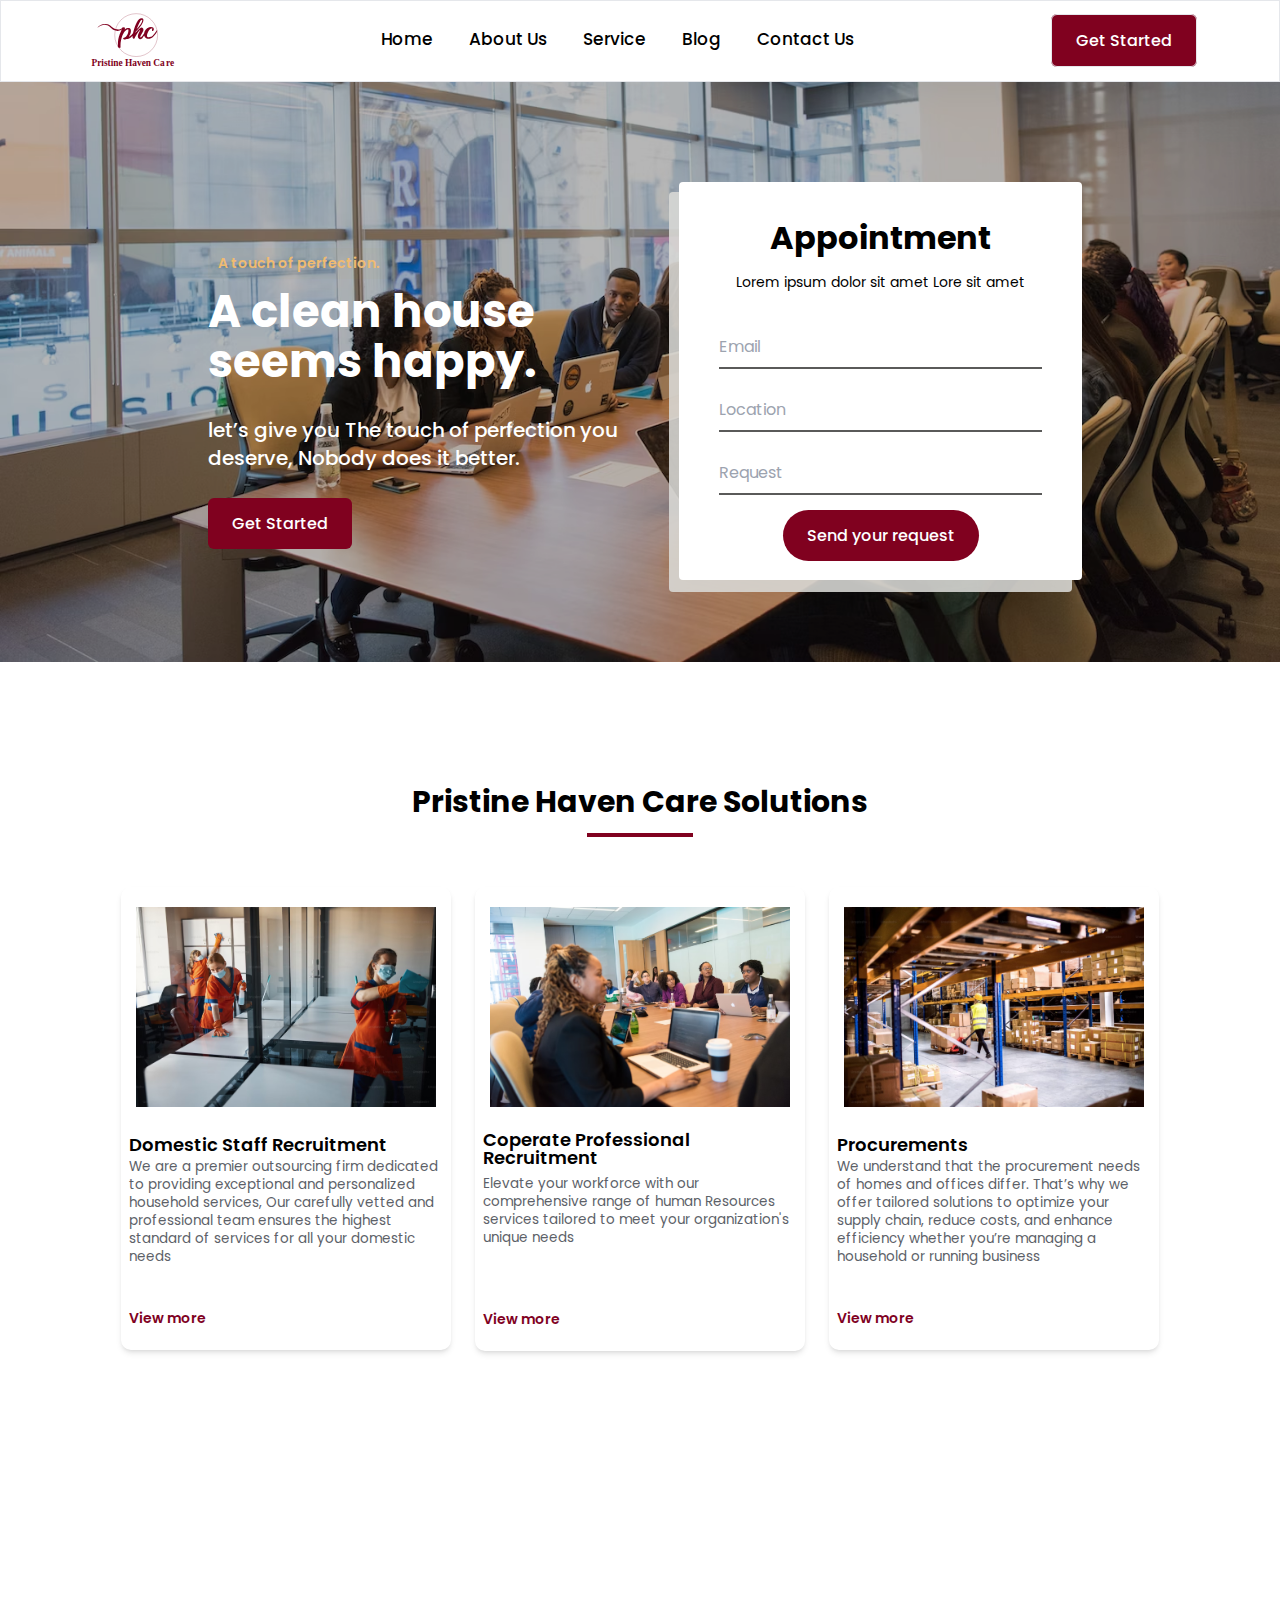
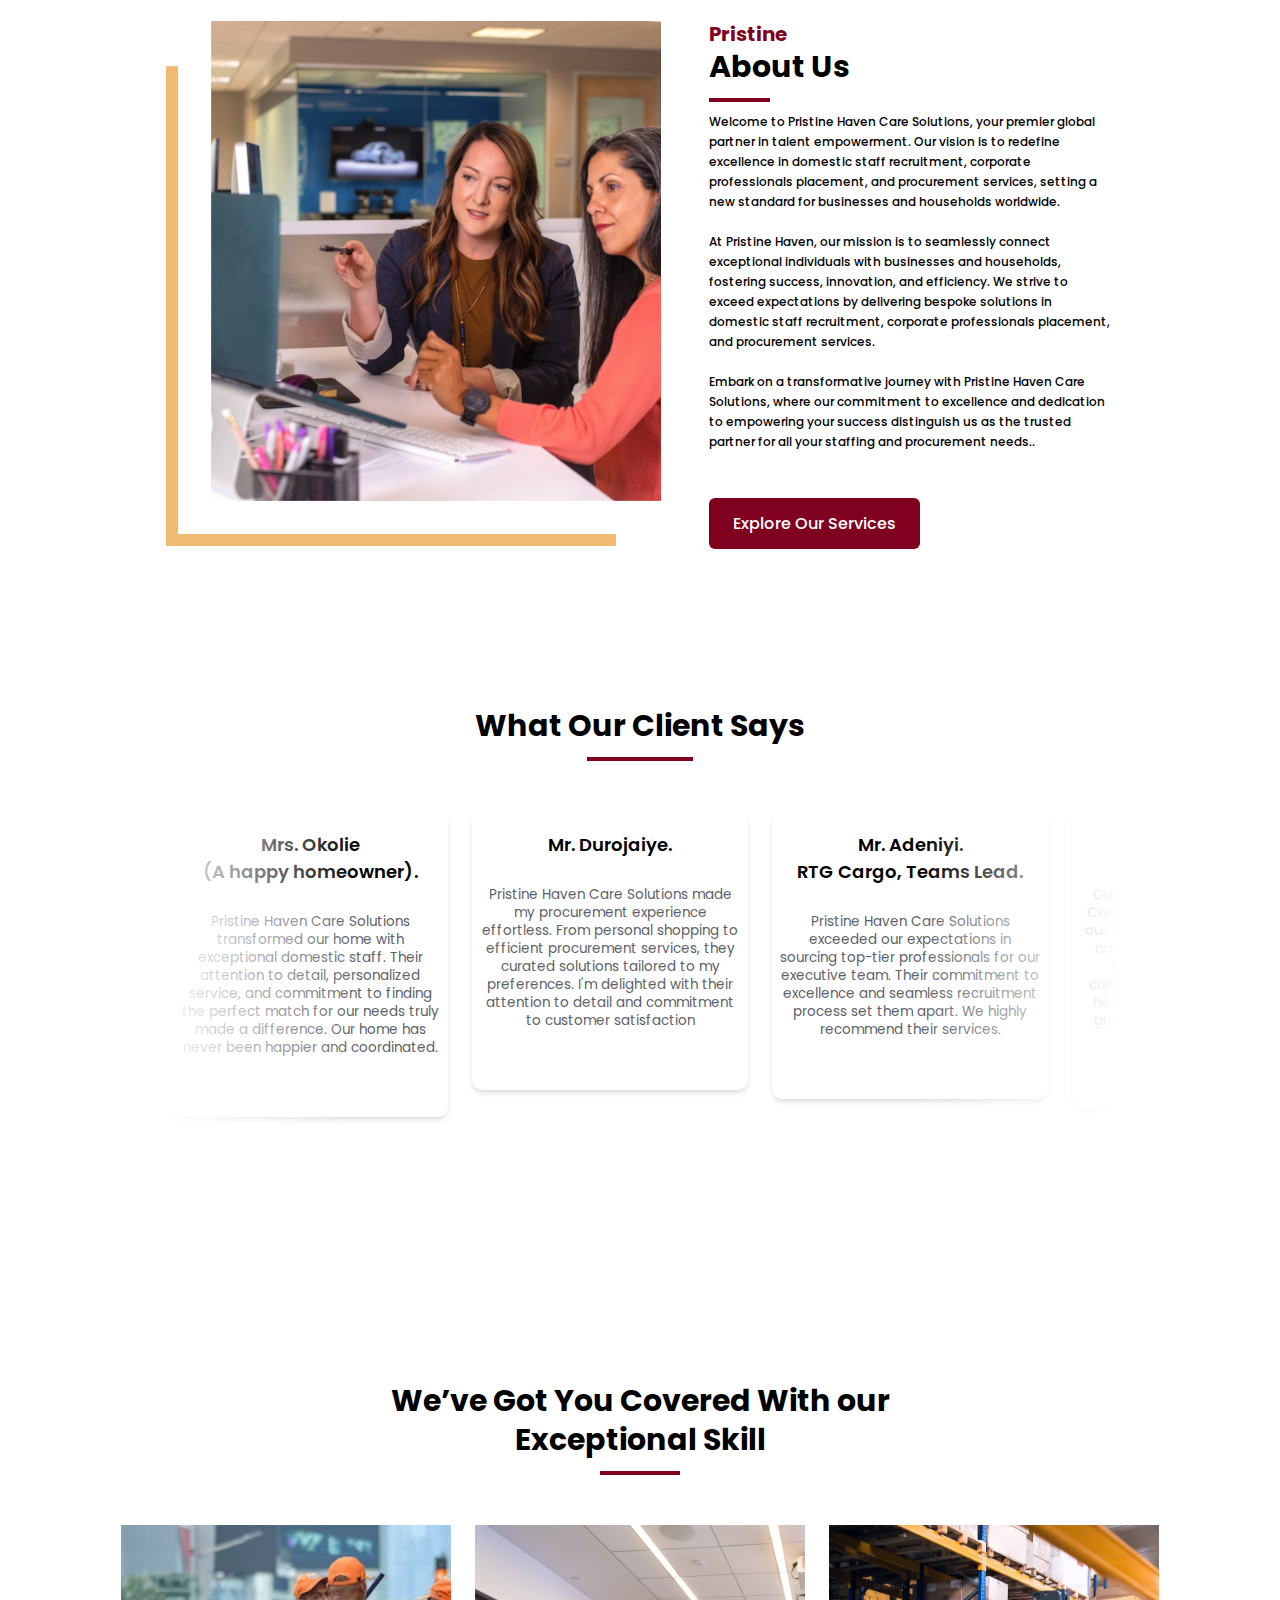
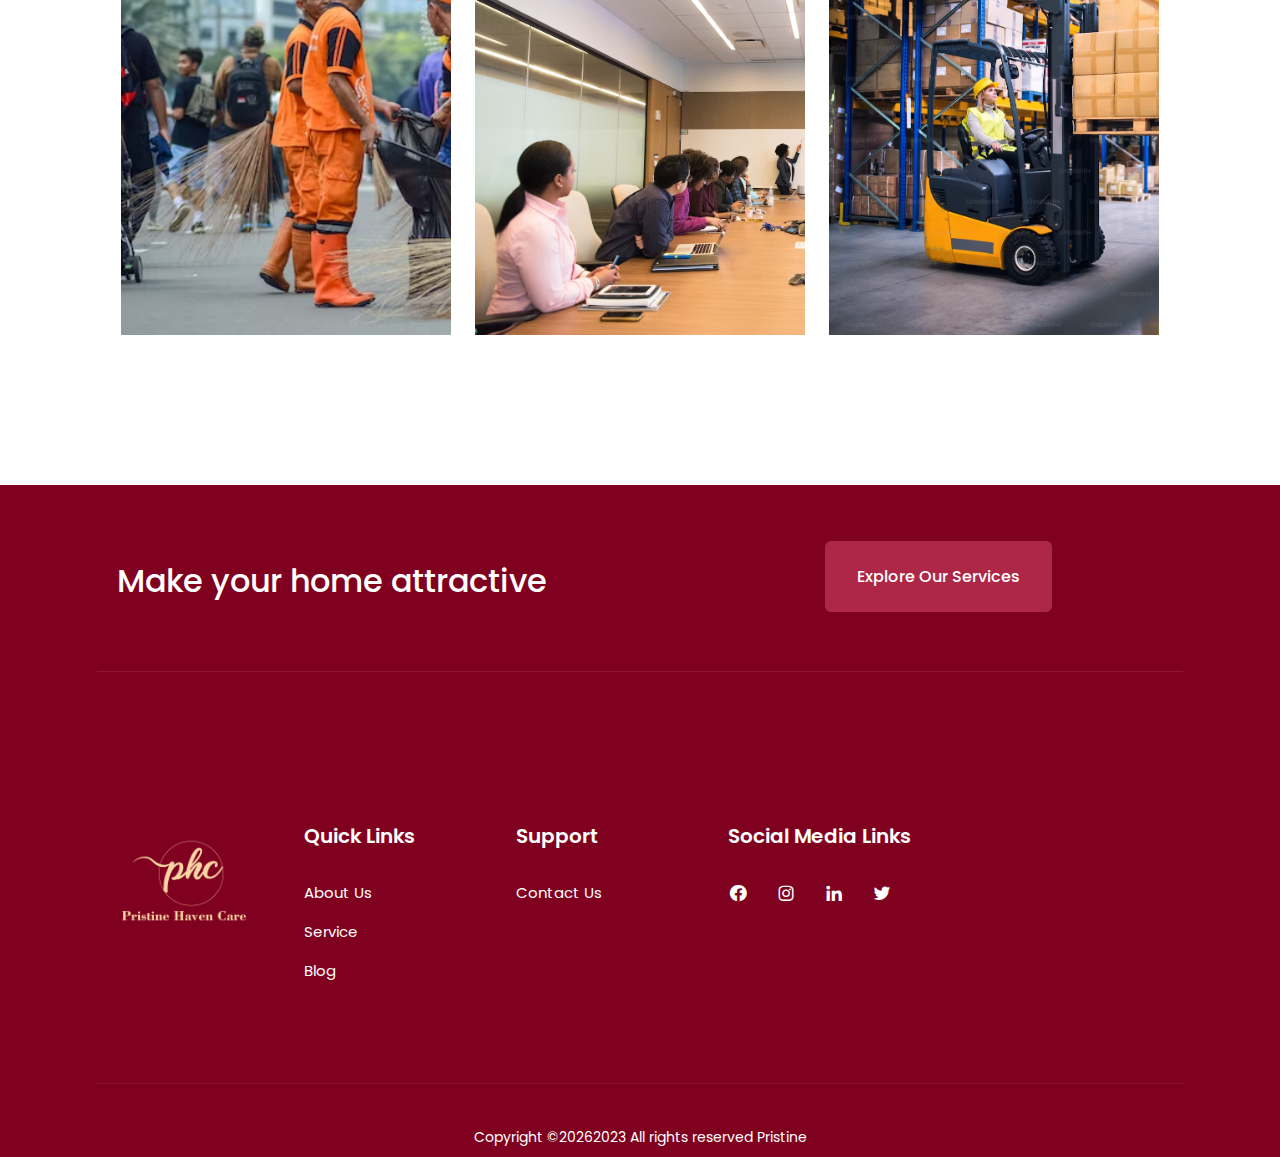
==== commit a945e2f3: "update index file" ====
--- a/index.html
+++ b/index.html
@@ -312,7 +312,7 @@
           <div class="hovEff"></div>
           <div class="eff">
            <div class="overlay">
-            <h1 class="text-[24px] md:text-[30px] text-white block font-bold leading-[1.3] mb-[6px] relative">Domestic Staff</h1>
+            <h1 class="text-[24px] md:text-[30px] text-white block font-bold leading-[1.3] mb-[6px] relative">Domestic</h1>
             <p class="text-white text-[18px] font-light leading-[1.4] mb-[15px]">Facilisis ac eget mauris nulla.</p>
            </div>
           </div>
@@ -324,7 +324,7 @@
           <div class="hovEff3"></div>
           <div class="eff">
            <div class="overlay">
-            <h1 class="text-[24px] md:text-[30px] text-white block font-bold leading-[1.3] mb-[6px] relative">Professional Staff</h1>
+            <h1 class="text-[24px] md:text-[30px] text-white block font-bold leading-[1.3] mb-[6px] relative">Professional</h1>
             <p class="text-white text-[18px] font-light leading-[1.4] mb-[15px]">Facilisis ac eget mauris nulla.</p>
            </div>
           </div>
@@ -336,7 +336,7 @@
           <div class="hovEff4"></div>
           <div class="eff">
            <div class="overlay">
-            <h1 class="text-[24px] md:text-[30px] text-white block font-bold leading-[1.3] mb-[6px] relative">Procurement</h1>
+            <h1 class="text-[24px] md:text-[30px] text-white block font-bold leading-[1.3] mb-[6px] relative">Procurements</h1>
             <p class="text-white text-[18px] font-light leading-[1.4] mb-[15px]">Facilisis ac eget mauris nulla.</p>
            </div>
           </div>
--- a/css/style.css
+++ b/css/style.css
@@ -652,6 +652,10 @@
   display: flex;
 }
 
+.grid {
+  display: grid;
+}
+
 .hidden {
   display: none;
 }
@@ -718,6 +722,10 @@
 
 .list-disc {
   list-style-type: disc;
+}
+
+.grid-cols-2 {
+  grid-template-columns: repeat(2, minmax(0, 1fr));
 }
 
 .flex-wrap {
@@ -1190,6 +1198,11 @@
 .text-blue-800 {
   --tw-text-opacity: 1;
   color: rgb(30 64 175 / var(--tw-text-opacity));
+}
+
+.text-green-800 {
+  --tw-text-opacity: 1;
+  color: rgb(22 101 52 / var(--tw-text-opacity));
 }
 
 .opacity-0 {
@@ -1243,38 +1256,42 @@
   background-image: url(/assets/hero__1.avif);
   background-size: cover;
   background-repeat: no-repeat;
-  background-postion: end;
+  background-position: bottom;
 }
 
 .heroP2{
   background-image: url(/assets/hero__2.avif);
   background-size: cover;
   background-repeat: no-repeat;
+  background-position: center;
 }
 
 .heroP3{
   background-image: url(/assets/hero__3.avif);
   background-size: cover;
   background-repeat: no-repeat;
+  background-position: center;
 }
 
 .heroP4{
   background-image: url(/assets/hero__4.png);
   background-size: cover;
   background-repeat: no-repeat;
+  background-position: center;
 }
 
 .heroP5{
   background-image: url(/assets/hero__5.png);
   background-size: cover;
   background-repeat: no-repeat;
+  background-position: center;
 }
 
 .hovEff2 {
   background-image: url(/assets/hero__1.avif);
   background-size: cover;
   background-repeat: no-repeat;
-  background-position: end;
+  background-position: bottom;
 }
 
 b {
@@ -1646,6 +1663,10 @@
     max-width: 720px;
   }
 
+  .md\:grid-cols-4 {
+    grid-template-columns: repeat(4, minmax(0, 1fr));
+  }
+
   .md\:py-\[120px\] {
     padding-top: 120px;
     padding-bottom: 120px;
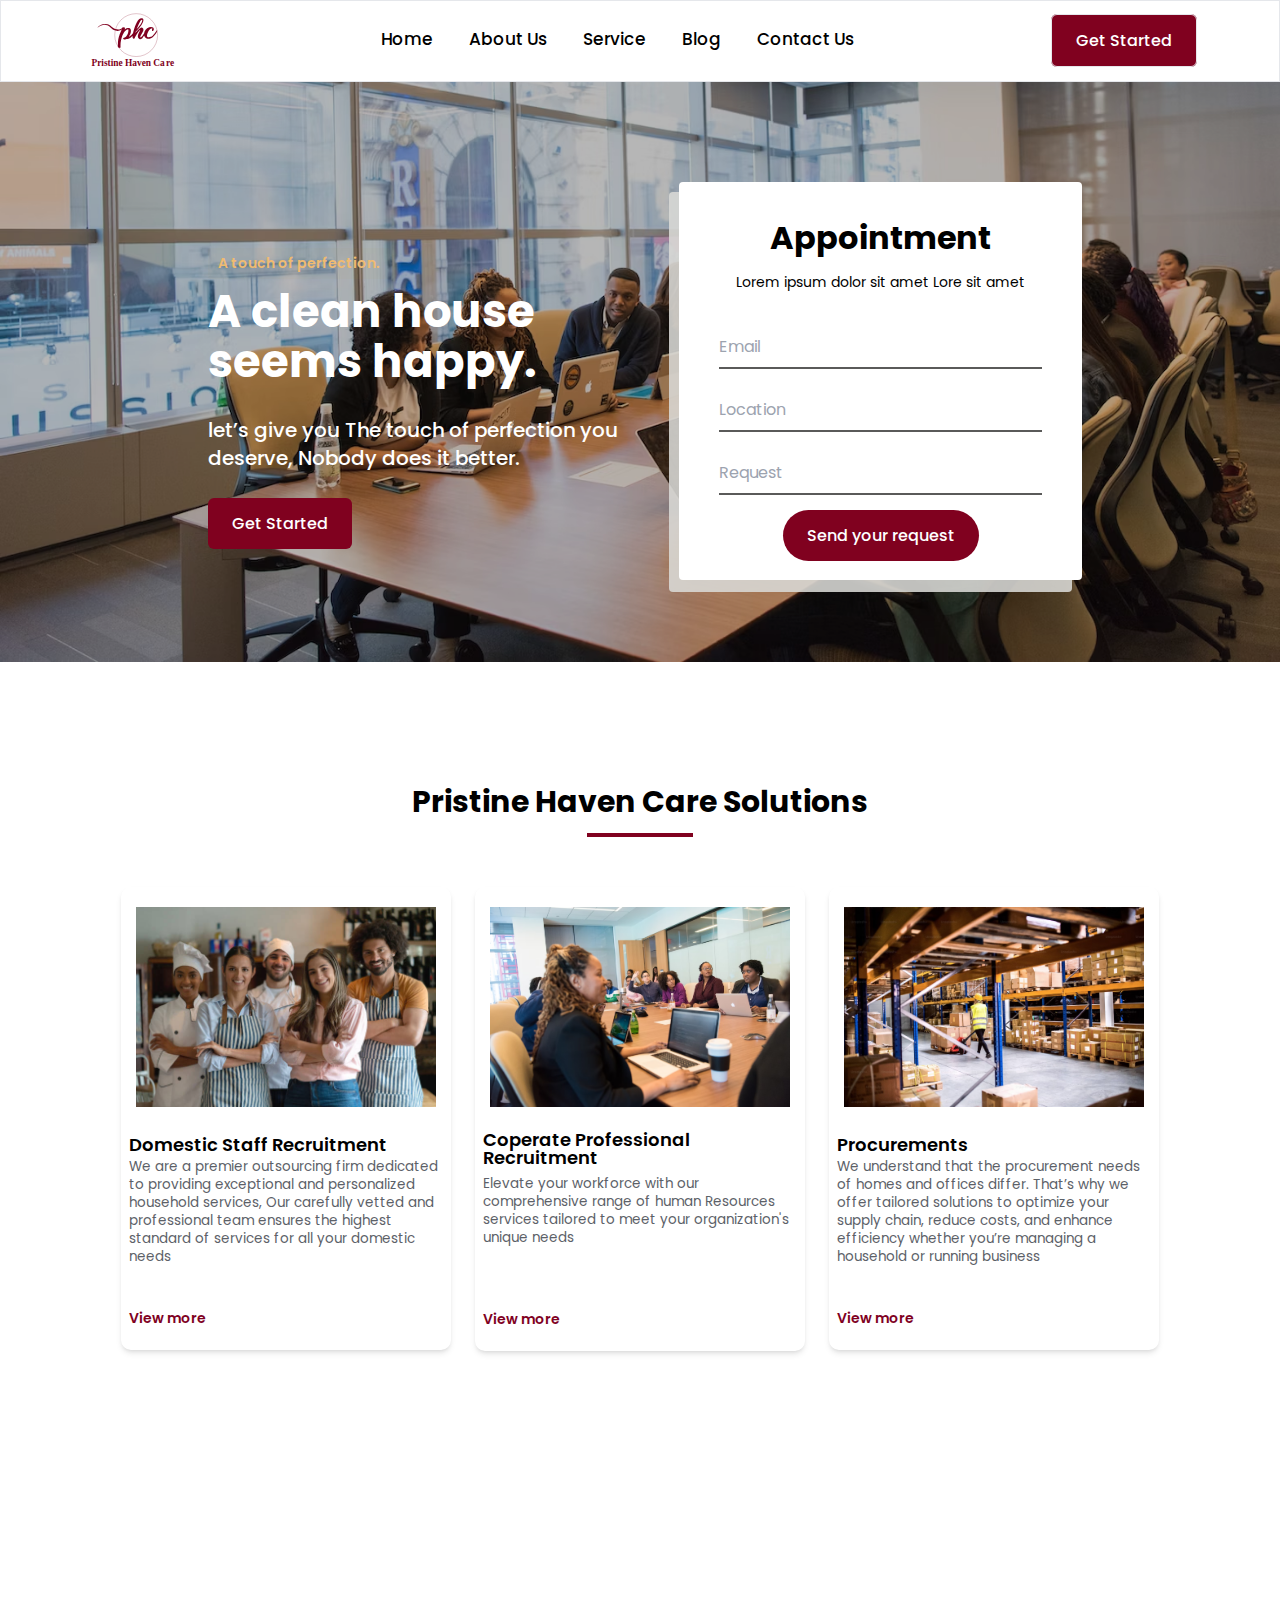
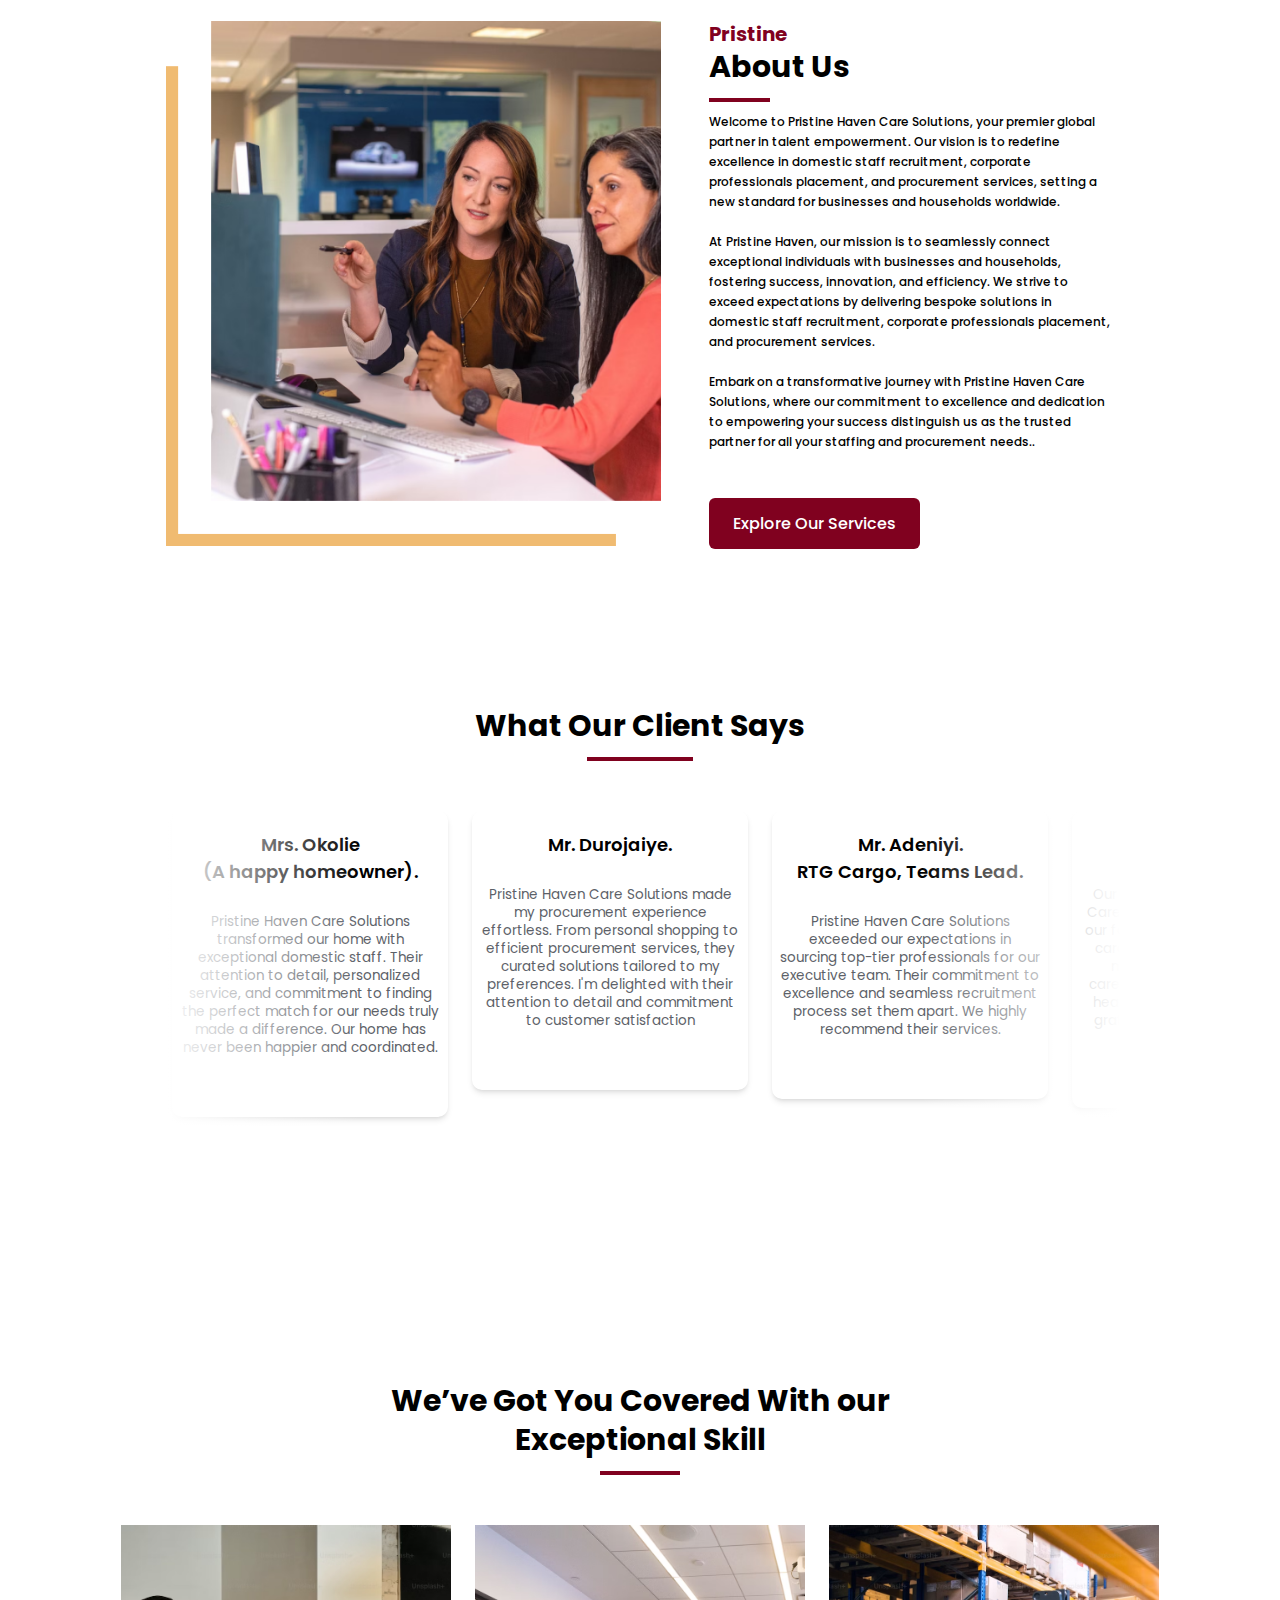
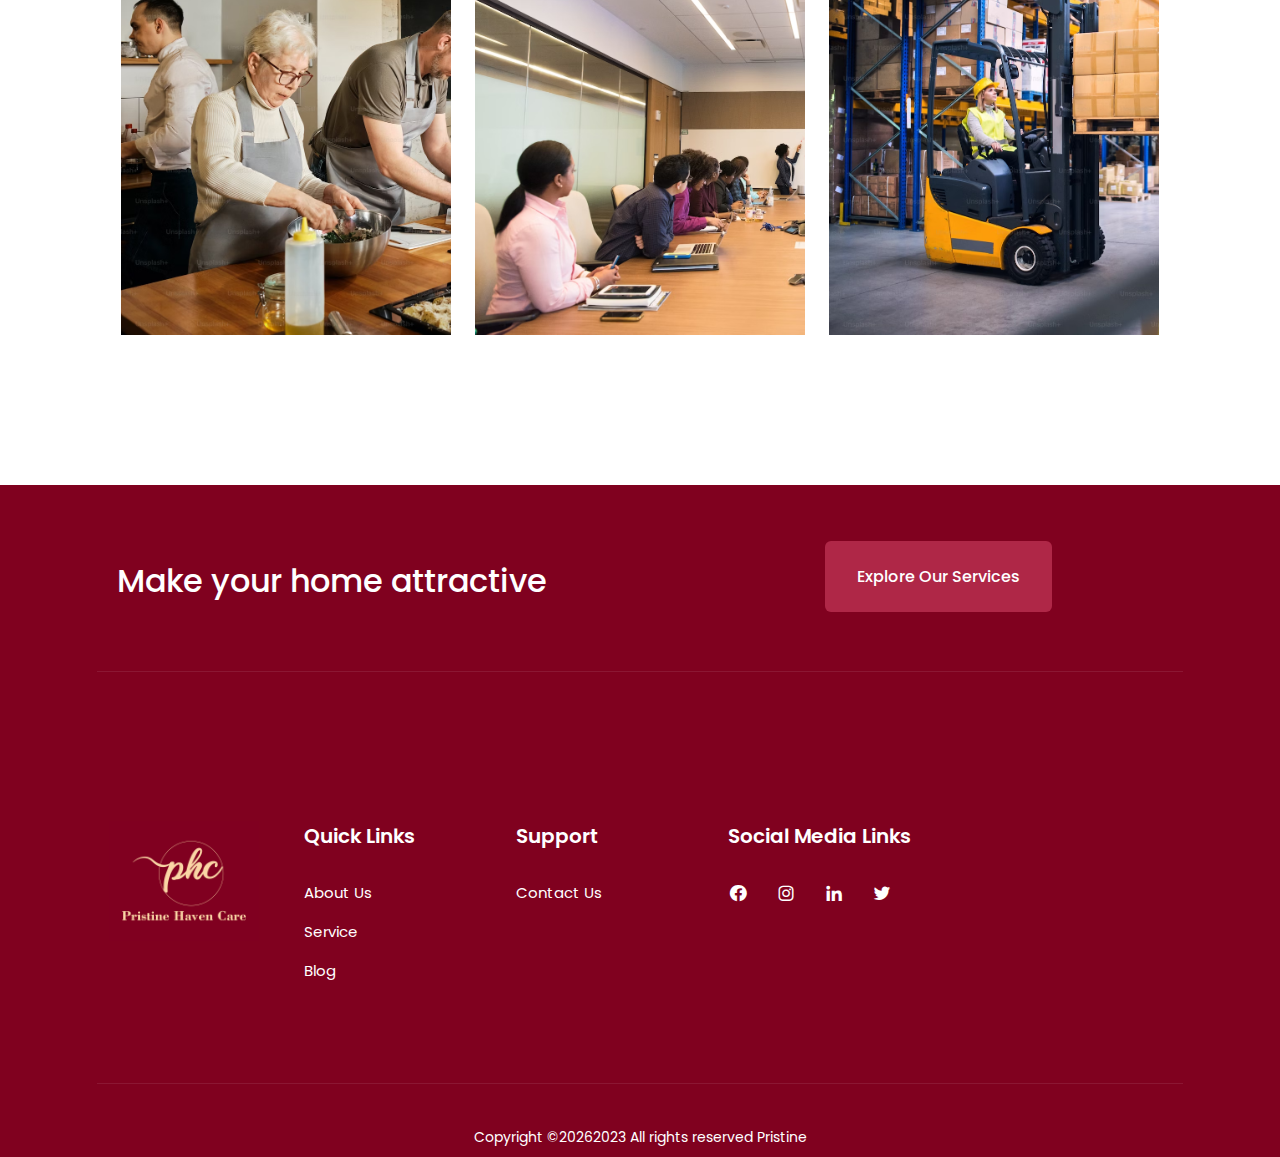
==== commit bff79ea4: "update index file" ====
--- a/index.html
+++ b/index.html
@@ -126,7 +126,7 @@
       
       <div class="block relative shrink-0 smi:w-[50%] lg:w-[33.33%] w-full px-[12px] max-w-full">
         <div class="relative card block mb-[30px] px-[8px] py-[20px] rounded-[10px] shadow-md">
-          <div class="block w-full"><img src="assets/ser_dom_1.avif" alt="" class="block w-[300px] mb-[24px] mx-auto"></div>
+          <div class="block w-full"><img src="assets/dom_1.jpg" alt="" class="block w-[300px] mb-[24px] mx-auto"></div>
           <h2 class="block font-semibold text-[18px]">Domestic Staff Recruitment</h2>
           <div class="block"><p class="text-[#5C6168] mb-[40px] text-[13.5px] leading-[18px] font-normal">We are a premier outsourcing firm dedicated to 
             providing exceptional and personalized household services, 
@@ -415,8 +415,8 @@
             </div>
             <div class="block">
               <a href="" class="text-white text-[20px] text-center mr-[24px] leading-[1.4] duration-700 inline-block hover:scale-x-[-1]"><i class='bx bxl-facebook-circle' style='color:#ffffff' ></i></a>
-              <a href="" class="text-white text-[20px] text-center mr-[24px] leading-[1.4] duration-700 inline-block hover:scale-x-[-1]"><i class='bx bxl-instagram'></i></a>
-              <a href="" class="text-white text-[20px] text-center mr-[24px] leading-[1.4] duration-700 inline-block hover:scale-x-[-1]"><i class='bx bxl-linkedin' style='color:#ffffff' ></i></a>
+              <a href="https://www.instagram.com/phc.procurements?igsh=MzNlNGNkZWQ4Mg==" class="text-white text-[20px] text-center mr-[24px] leading-[1.4] duration-700 inline-block hover:scale-x-[-1]"><i class='bx bxl-instagram'></i></a>
+              <a href="https://www.linkedin.com/in/pristine-haven-care-solutions-0783202a9?utm_source=share&utm_campaign=share_via&utm_content=profile&utm_medium=android_app" class="text-white text-[20px] text-center mr-[24px] leading-[1.4] duration-700 inline-block hover:scale-x-[-1]"><i class='bx bxl-linkedin' style='color:#ffffff' ></i></a>
               <a href="" class="text-white text-[20px] text-center mr-[24px] leading-[1.4] duration-700 inline-block hover:scale-x-[-1]"><i class='bx bxl-twitter' style='color:#ffffff' ></i></a>
             </div>
           </div>
--- a/css/style.css
+++ b/css/style.css
@@ -640,6 +640,10 @@
   margin-bottom: 5px;
 }
 
+.mt-\[8px\] {
+  margin-top: 8px;
+}
+
 .block {
   display: block;
 }
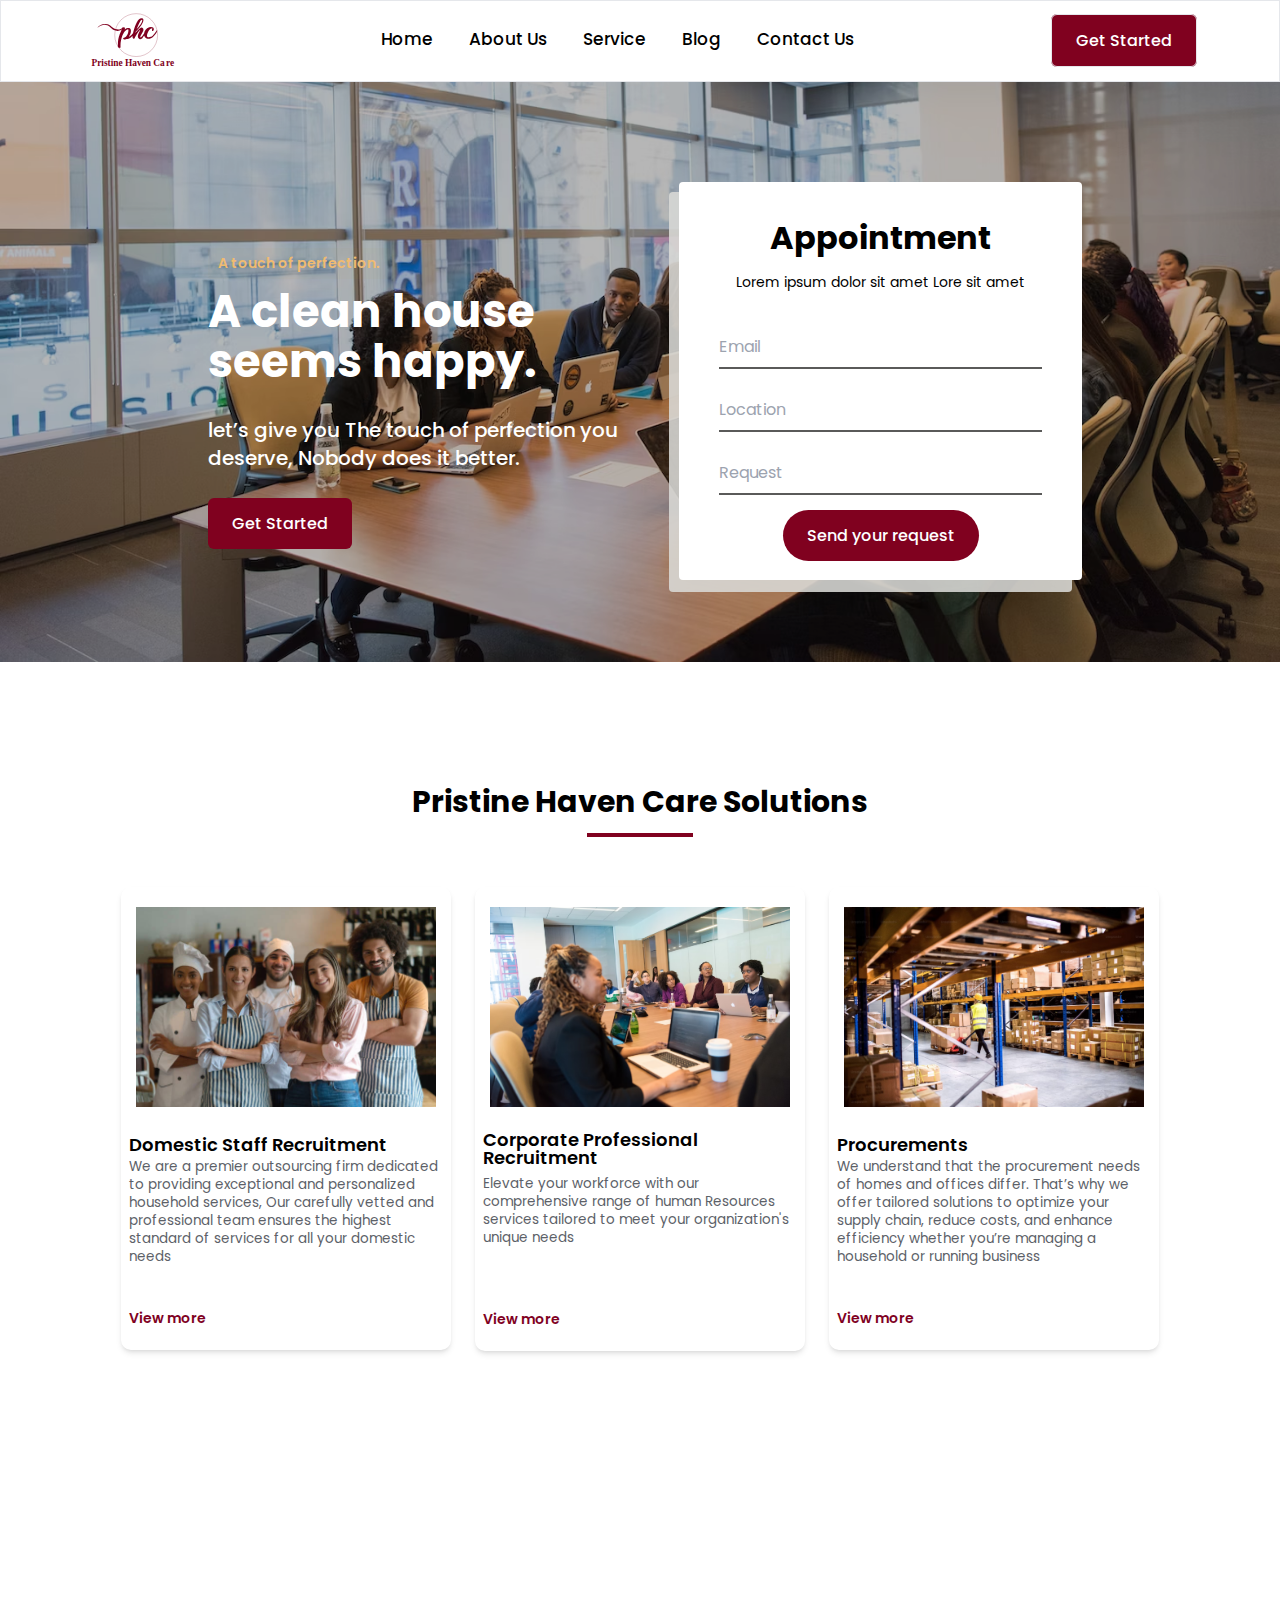
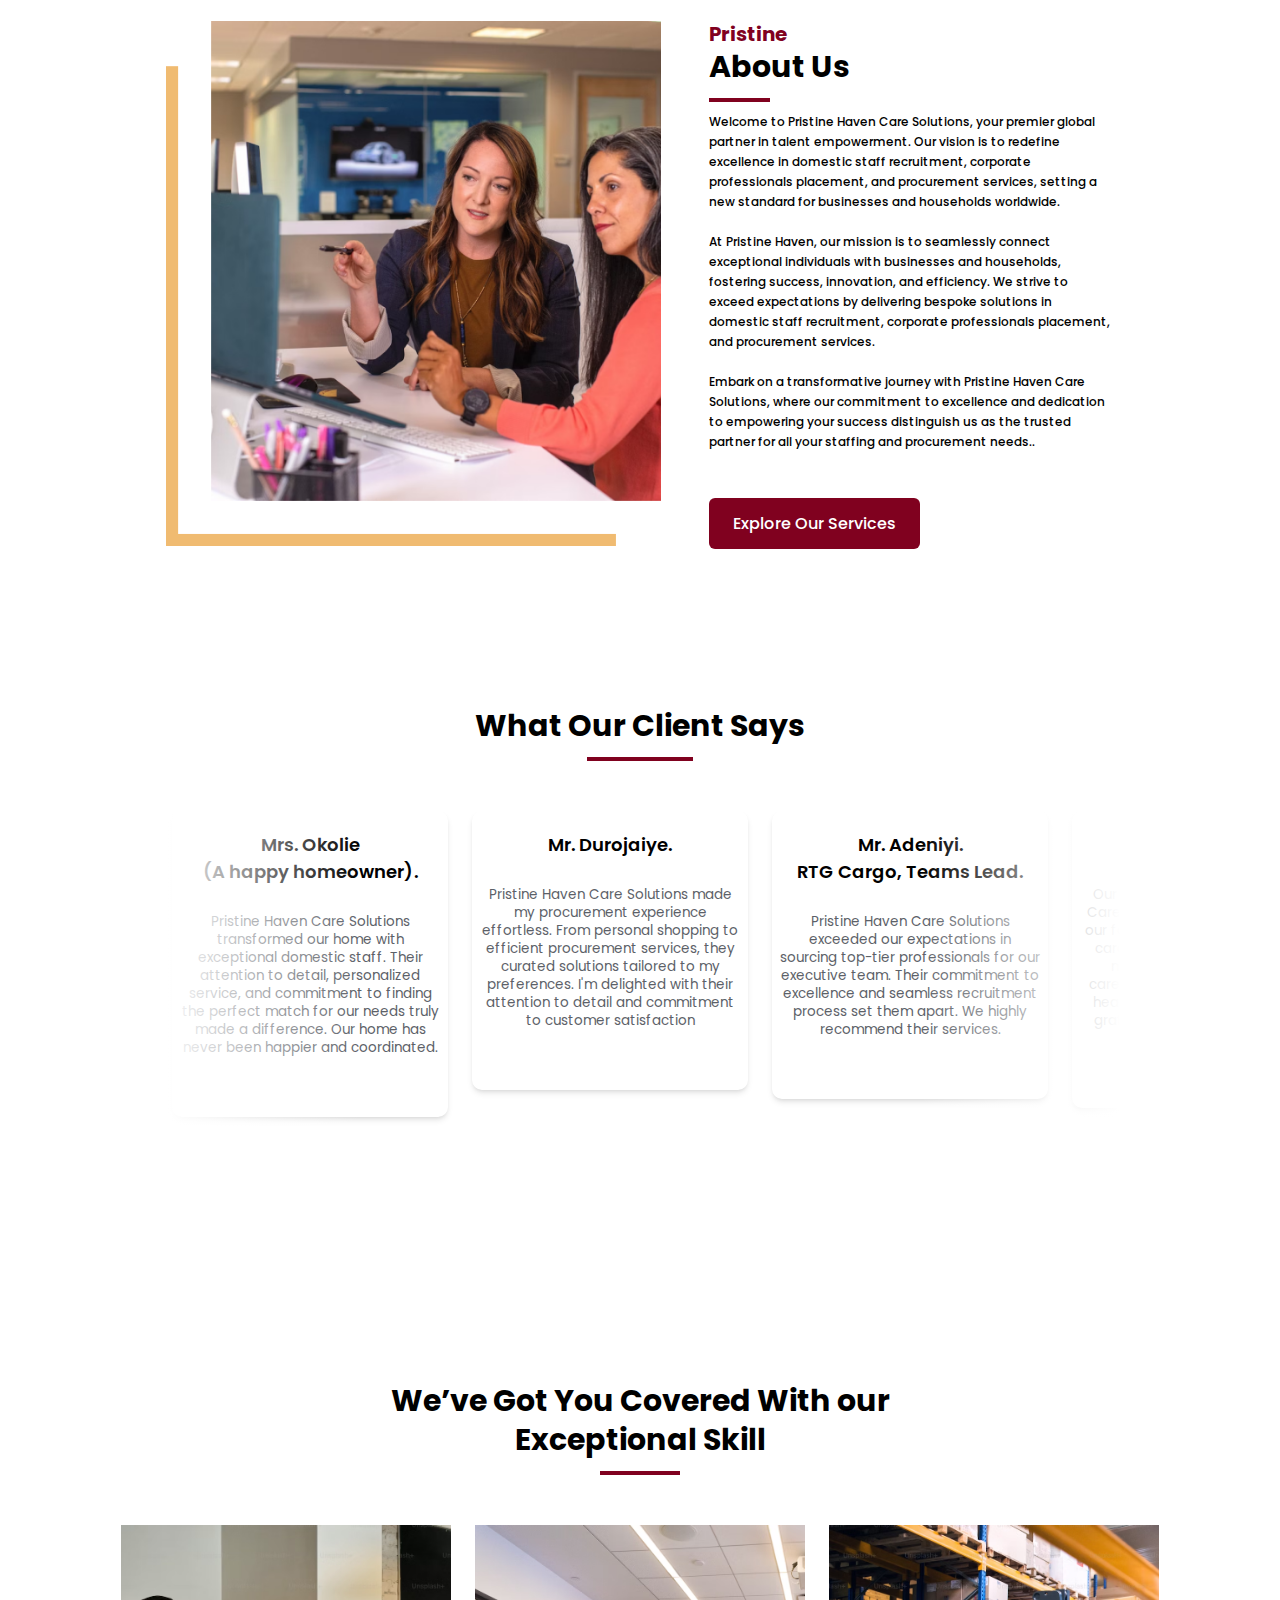
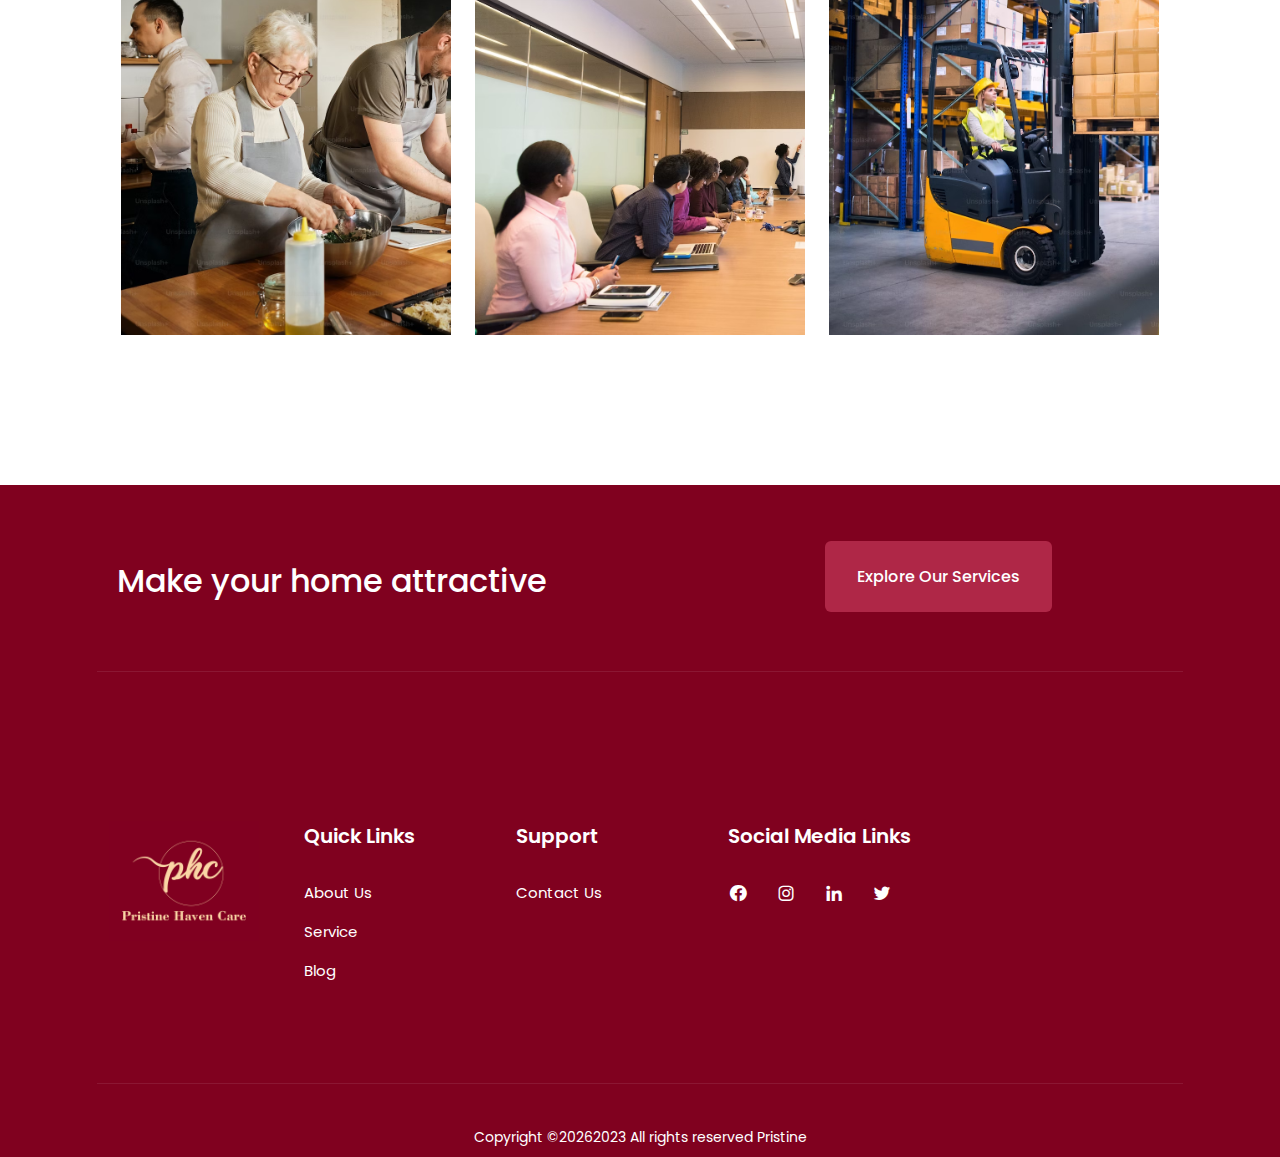
==== commit d0b4c52e: "update index file name" ====
--- a/index.html
+++ b/index.html
@@ -138,7 +138,7 @@
       <div class="block shrink-0 smi:w-[50%] lg:w-[33.33%] w-full px-[12px] max-w-full">
         <div class="relative card block mb-[30px] px-[8px] py-[20px] rounded-[10px] shadow-md">
           <div class="block w-full"><img src="assets/ser_prof_1.avif" alt="" class="block w-[300px] mb-[24px] mx-auto"></div>
-          <h2 class="block font-semibold text-[18px] leading-[18px] mb-[8px]">Coperate Professional Recruitment</h2>
+          <h2 class="block font-semibold text-[18px] leading-[18px] mb-[8px]">Corporate Professional Recruitment</h2>
           <div class="block"><p class="text-[#5C6168] mb-[60px] text-[13.5px] leading-[18px] font-normal">Elevate your workforce with our comprehensive range of human Resources services tailored to meet your organization's unique needs</p></div>  
           <a href="service.html" class="text-navText text-[14px] font-semibold">View more</a>   
         </div>
@@ -414,10 +414,10 @@
               <h4 class="text-white text-[20px] font-semibold mb-[30px]">Social Media Links</h4>
             </div>
             <div class="block">
-              <a href="" class="text-white text-[20px] text-center mr-[24px] leading-[1.4] duration-700 inline-block hover:scale-x-[-1]"><i class='bx bxl-facebook-circle' style='color:#ffffff' ></i></a>
+              <a href="https://www.facebook.com/profile.php?id=61555581475745" class="text-white text-[20px] text-center mr-[24px] leading-[1.4] duration-700 inline-block hover:scale-x-[-1]"><i class='bx bxl-facebook-circle' style='color:#ffffff' ></i></a>
               <a href="https://www.instagram.com/phc.procurements?igsh=MzNlNGNkZWQ4Mg==" class="text-white text-[20px] text-center mr-[24px] leading-[1.4] duration-700 inline-block hover:scale-x-[-1]"><i class='bx bxl-instagram'></i></a>
               <a href="https://www.linkedin.com/in/pristine-haven-care-solutions-0783202a9?utm_source=share&utm_campaign=share_via&utm_content=profile&utm_medium=android_app" class="text-white text-[20px] text-center mr-[24px] leading-[1.4] duration-700 inline-block hover:scale-x-[-1]"><i class='bx bxl-linkedin' style='color:#ffffff' ></i></a>
-              <a href="" class="text-white text-[20px] text-center mr-[24px] leading-[1.4] duration-700 inline-block hover:scale-x-[-1]"><i class='bx bxl-twitter' style='color:#ffffff' ></i></a>
+              <a href="https://twitter.com/phc__solutions" class="text-white text-[20px] text-center mr-[24px] leading-[1.4] duration-700 inline-block hover:scale-x-[-1]"><i class='bx bxl-twitter' style='color:#ffffff' ></i></a>
             </div>
           </div>
         </div>
--- a/css/style.css
+++ b/css/style.css
@@ -564,6 +564,10 @@
   margin-bottom: 2.5rem;
 }
 
+.mt-\[8px\] {
+  margin-top: 8px;
+}
+
 .mb-\[20px\] {
   margin-bottom: 20px;
 }
@@ -638,10 +642,6 @@
 
 .mb-\[5px\] {
   margin-bottom: 5px;
-}
-
-.mt-\[8px\] {
-  margin-top: 8px;
 }
 
 .block {
@@ -1054,6 +1054,14 @@
 
 .pr-\[30px\] {
   padding-right: 30px;
+}
+
+.pb-\[\] {
+  padding-bottom: ;
+}
+
+.pb-\[1\.5rem\] {
+  padding-bottom: 1.5rem;
 }
 
 .text-center {
@@ -1663,6 +1671,14 @@
     width: 66.6666%;
   }
 
+  .md\:w-\[78\%\] {
+    width: 78%;
+  }
+
+  .md\:w-\[70\%\] {
+    width: 70%;
+  }
+
   .md\:max-w-\[720px\] {
     max-width: 720px;
   }
@@ -1759,6 +1775,18 @@
     width: 403px;
   }
 
+  .lg\:w-\[46\.666\%\] {
+    width: 46.666%;
+  }
+
+  .lg\:w-\[\.666\%\] {
+    width: .666%;
+  }
+
+  .lg\:w-\[36\.666\%\] {
+    width: 36.666%;
+  }
+
   .lg\:max-w-\[960px\] {
     max-width: 960px;
   }
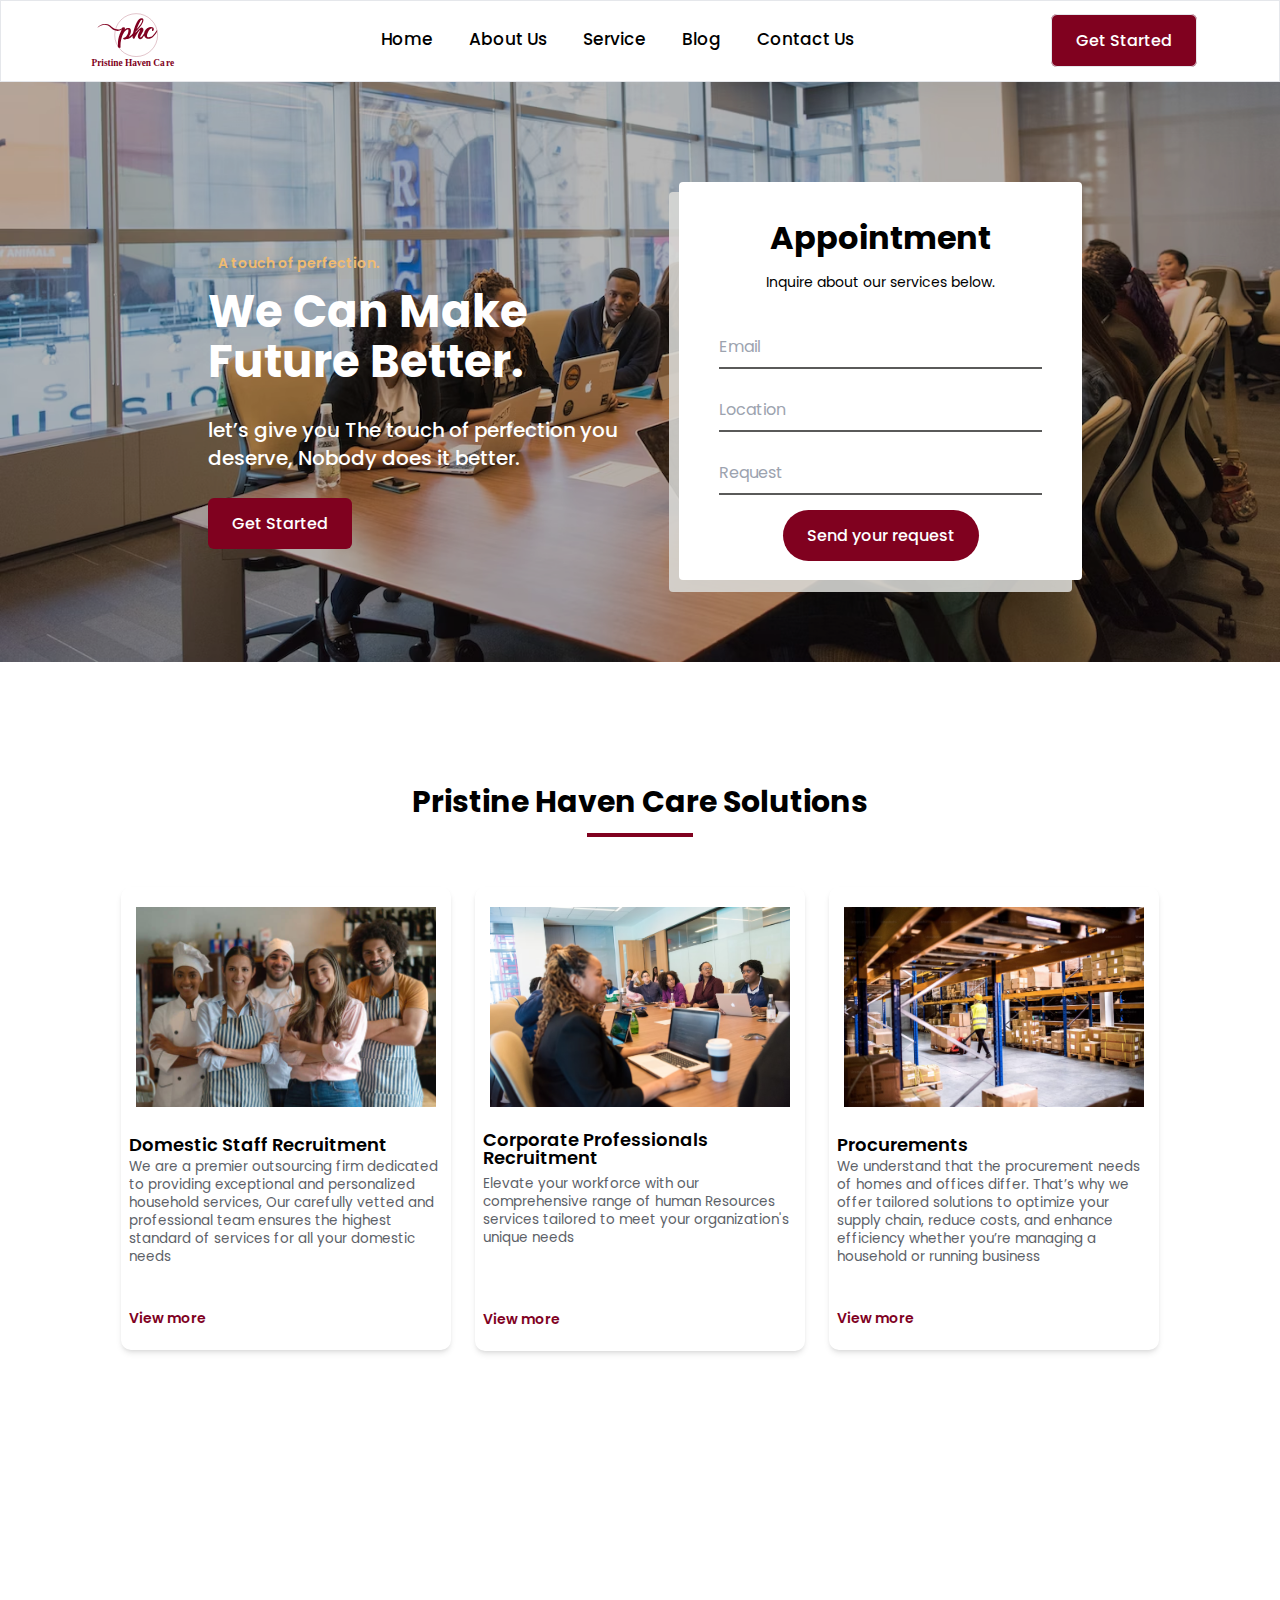
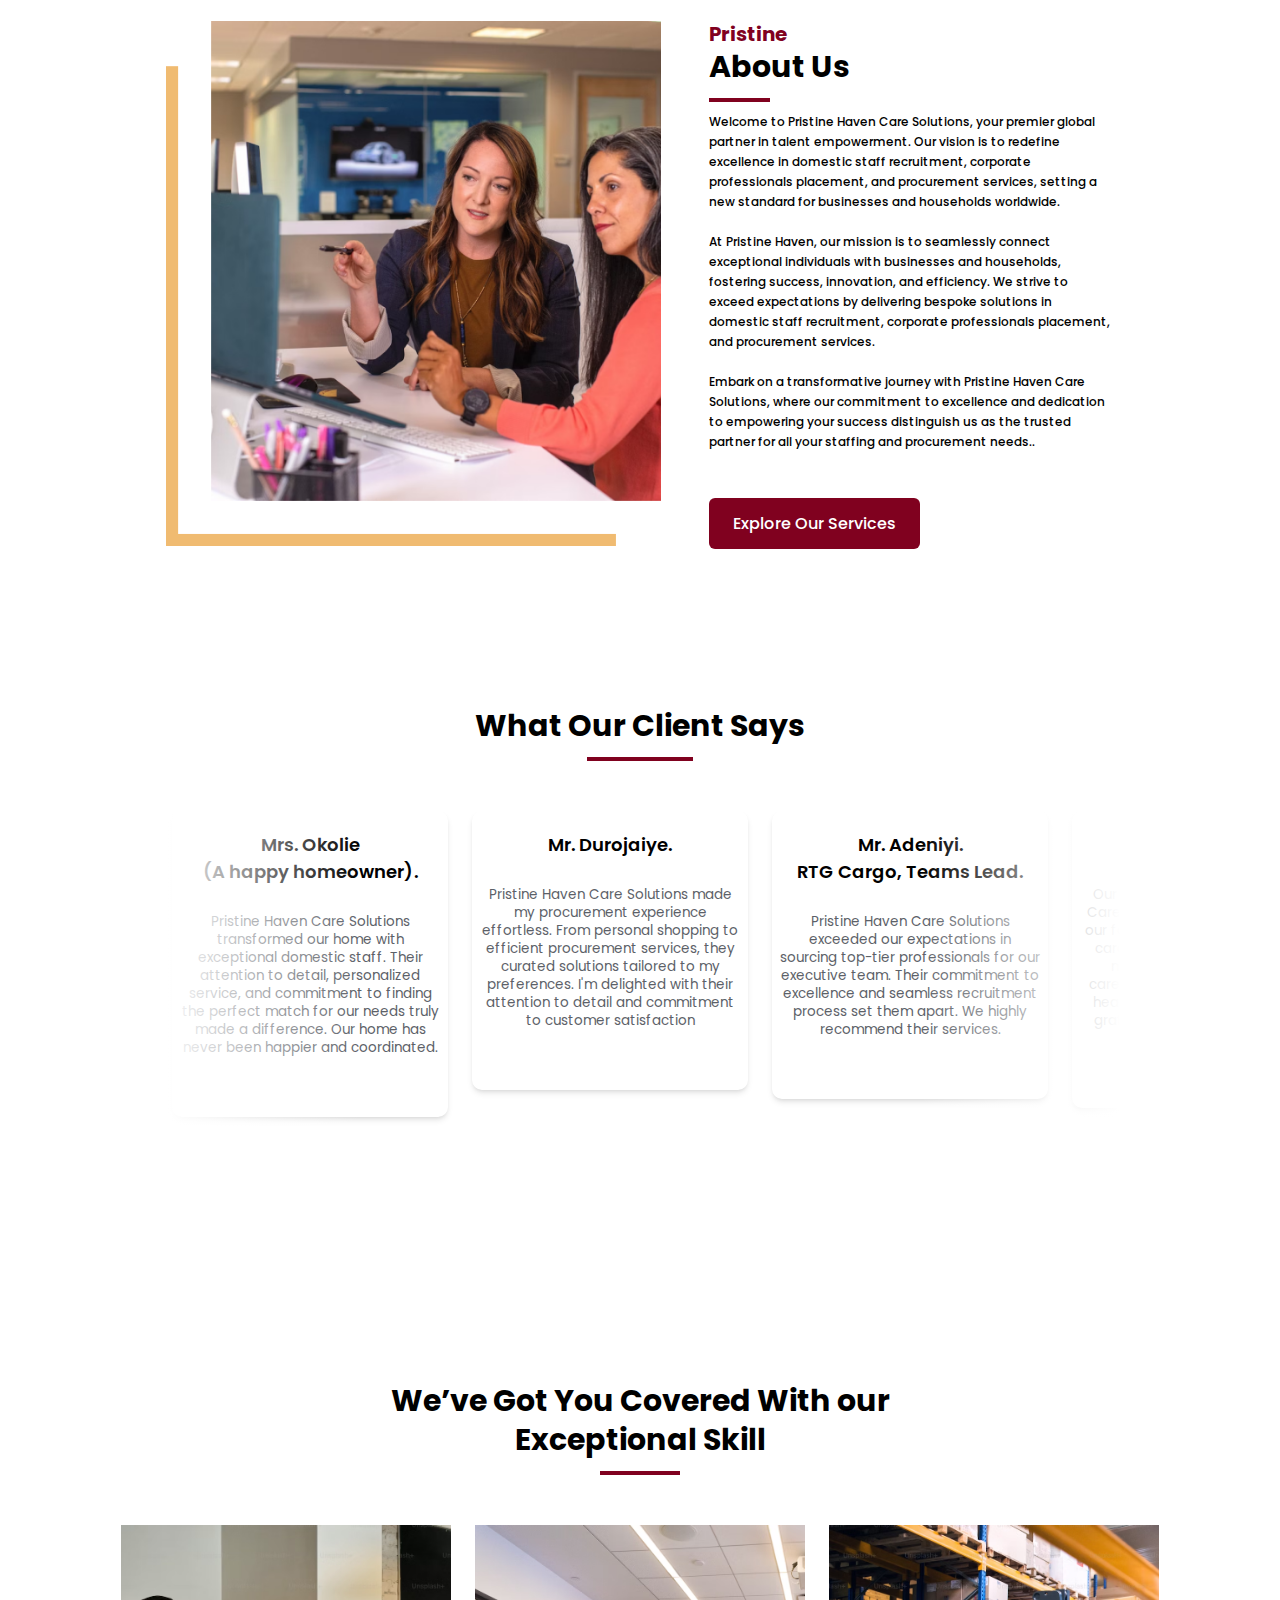
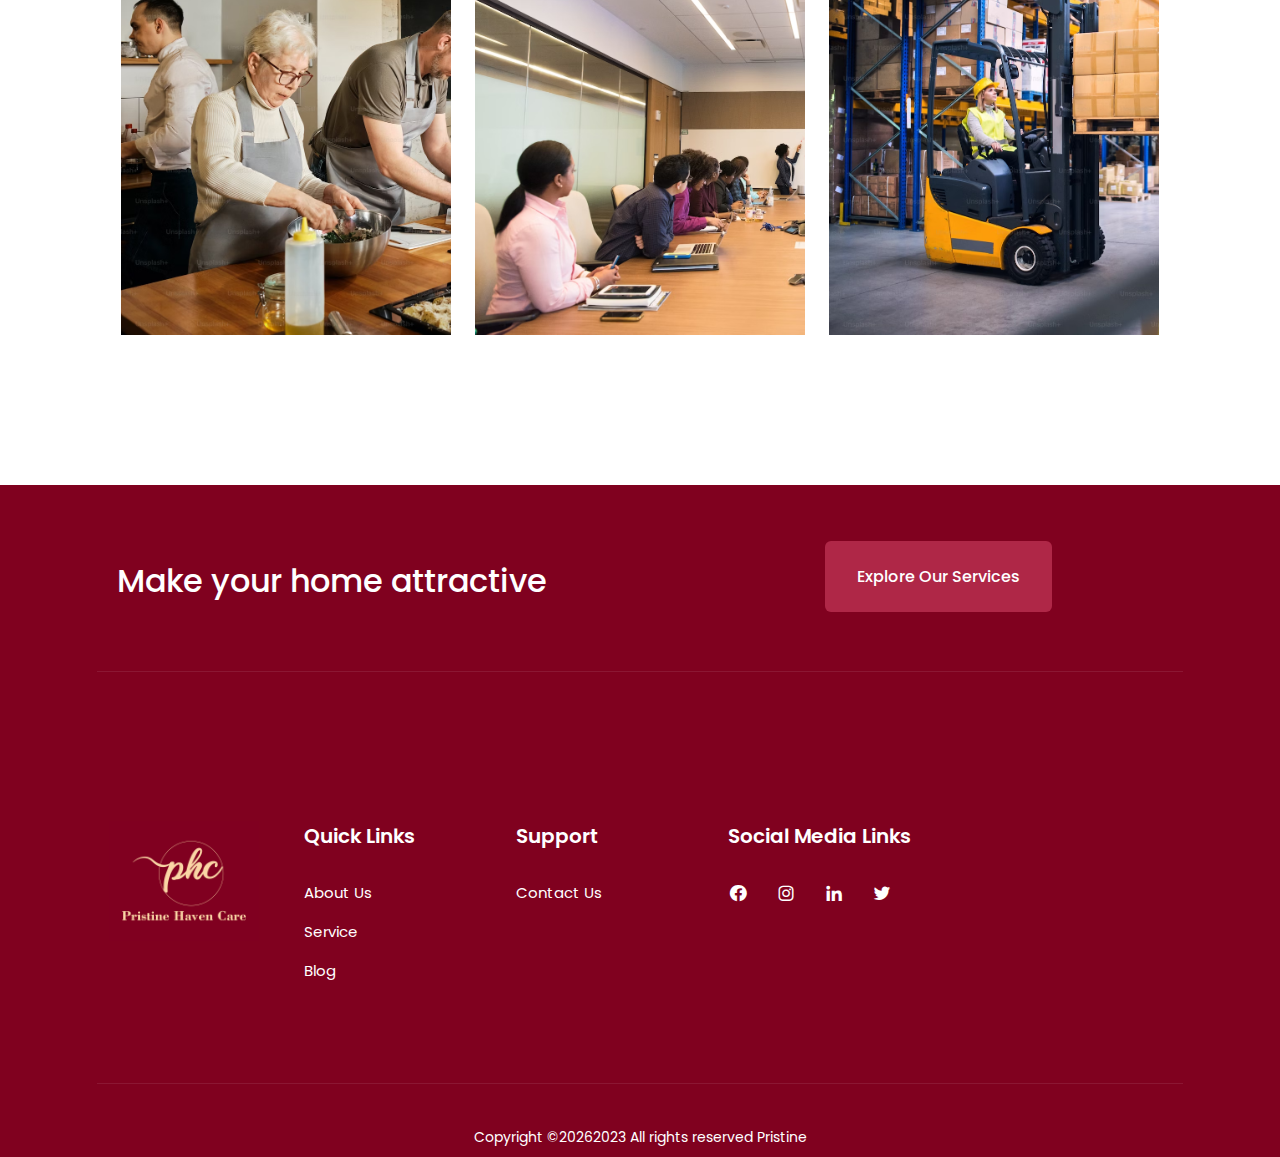
==== commit 3d8bc237: "update index file name" ====
--- a/index.html
+++ b/index.html
@@ -32,9 +32,9 @@
                       <li class="inline-block mx-1 relative text-black z-[1] hover:text-navText"><a href="about.html" class="font-medium  py-[12px] px-[14px] text-[17px] block relative">About Us</a></li>
                       <li class="inline-block mx-1 relative dropMenu text-black z-[1] hover:text-navText"><a href="service.html" class="font-medium  py-[12px] px-[14px] text-[17px] block relative">Service</a>
                         <ul class="absolute w-[170px] transition-all  bg-white left-0 top-[120%] invisible opacity-0 shadow-md py-[17px]">
-                          <li class="block relative text-black z-[1] hover:text-navText mr-[7px] ml-[4px]"><a href="service.html" class="font-light px-[10px] py-[6px] text-[17px] block relative">Domestic</a></li>
-                          <li class="block relative text-black z-[1] hover:text-navText mr-[7px] ml-[4px]"><a href="service.html" class="font-light px-[10px] py-[6px] text-[17px] block relative">Professional</a></li>
-                          <li class="block relative text-black z-[1] hover:text-navText mr-[7px] ml-[4px]"><a href="service.html" class="font-light px-[10px] py-[6px] text-[17px] block relative">Procurement</a></li>
+                          <li class="block relative text-black z-[1] hover:text-navText mr-[7px] ml-[4px]"><a href="ser_dom.html" class="font-light px-[10px] py-[6px] text-[17px] block relative">Domestic</a></li>
+                          <li class="block relative text-black z-[1] hover:text-navText mr-[7px] ml-[4px]"><a href="ser_prof.html" class="font-light px-[10px] py-[6px] text-[17px] block relative">Professionals</a></li>
+                          <li class="block relative text-black z-[1] hover:text-navText mr-[7px] ml-[4px]"><a href="ser_pro.html" class="font-light px-[10px] py-[6px] text-[17px] block relative">Procurement</a></li>
                         </ul>
                       </li>
                       <li class="inline-block mx-1 relative text-black z-[1] hover:text-navText"><a href="blog.html" class="font-medium  py-[12px] px-[14px] text-[17px] block relative">Blog</a></li>
@@ -44,7 +44,7 @@
                  </div>
 
                  <div class="float-right invisible slg:visible">
-                  <a href="contact.html" class=" px-[24px] py-[14px] font-medium text-[16px] text-white bg-navText rounded-[6px] border hover:border transition duration-500 hover:border-navText hover:text-navText hover:bg-white ">Get Started</a>
+                  <a href="contact.html#contact" class=" px-[24px] py-[14px] font-medium text-[16px] text-white bg-navText rounded-[6px] border hover:border transition duration-500 hover:border-navText hover:text-navText hover:bg-white ">Get Started</a>
                 </div>
 
                 
@@ -56,9 +56,9 @@
                         <li class="inline-block w-full mx-1 mt-2 relative text-white rounded-md hover:text-black hover:bg-[rgba(212,218,212,0.5)] z-[1]"><a href="index.html" class="font-medium  py-[8px] px-[19px] text-[17px] block relative">Home</a></li>
                         <li class="inline-block w-full mx-1 relative text-white rounded-md hover:text-black hover:bg-[rgba(212,218,212,0.5)] z-[1]"><a href="about.html" class="font-medium  py-[8px] px-[19px] text-[17px] block relative">About Us</a></li>
                         <li class="inline-block w-full mx-1 relative text-white rounded-md hover:text-black hover:bg-[rgba(212,218,212,0.5)] z-[1]"><a href="service.html" class="font-medium  py-[8px] px-[19px] text-[17px] block relative">Service</a> </li>
-                        <li class="inline-block w-full mx-[1rem] list-disc relative text-white rounded-md hover:text-black hover:bg-[rgba(212,218,212,0.5)] z-[1]"><a href="service.html" class="font-medium  py-[8px] px-[19px] text-[14px] block relative">Domestic</a></li>
-                        <li class="inline-block w-full mx-[1rem] relative text-white rounded-md hover:text-black hover:bg-[rgba(212,218,212,0.5)] z-[1]"><a href="service.html" class="font-medium  py-[8px] px-[19px] text-[14px] block relative">Professional</a></li>
-                        <li class="inline-block w-full mx-[1rem] relative text-white rounded-md hover:text-black hover:bg-[rgba(212,218,212,0.5)] z-[1]"><a href="service.html" class="font-medium  py-[8px] px-[19px] text-[14px] block relative">Procurement</a></li> 
+                        <li class="inline-block w-full mx-[1rem] list-disc relative text-white rounded-md hover:text-black hover:bg-[rgba(212,218,212,0.5)] z-[1]"><a href="ser_dom.html" class="font-medium  py-[8px] px-[19px] text-[14px] block relative">Domestic Staff Recruitment </a></li>
+                        <li class="inline-block w-full mx-[1rem] relative text-white rounded-md hover:text-black hover:bg-[rgba(212,218,212,0.5)] z-[1]"><a href="ser_prof.html" class="font-medium  py-[8px] px-[19px] text-[14px] block relative">Corporate Professionals Recruitment</a></li>
+                        <li class="inline-block w-full mx-[1rem] relative text-white rounded-md hover:text-black hover:bg-[rgba(212,218,212,0.5)] z-[1]"><a href="ser_pro.html" class="font-medium  py-[8px] px-[19px] text-[14px] block relative">Procurements</a></li> 
                         <li class="inline-block w-full mx-1 relative text-white rounded-md hover:text-black hover:bg-[rgba(212,218,212,0.5)] z-[1]"><a href="blog.html" class="font-medium  py-[8px] px-[19px] text-[17px] block relative">Blog</a></li>
                         <li class="inline-block w-full mx-1 relative text-white rounded-md hover:text-black hover:bg-[rgba(212,218,212,0.5)] z-[1]"><a href="contact.html" class="font-medium  py-[8px] px-[19px] text-[17px] block relative">Contact Us</a></li>
                         
@@ -82,10 +82,10 @@
           <div class="flex justify-center flex-wrap  items-center text-center lg:text-left py-[40px] smi:py-[70px]">
             <div class="showcase-text shrink-0 relative w-[360px] lg:w-[461px] px-[.75rem] md:px-0">
                <span class="text-[#F0BB71] px-[10px] py-[5px] text-[14px] font-semibold mb-[8px] inline-block bg-[rgba(186,159,40,0.04)] rounded-[3px]">A touch of perfection.</span>
-               <h1 class="text-white font-bold leading-[1.1] block text-[32px] smi:text-[40px] md:text-[30px] slg:text-[45px] mb-[20px] smi:mb-[30px]">A clean house seems happy.</h1>
+               <h1 class="text-white font-bold leading-[1.1] block text-[32px] smi:text-[40px] md:text-[30px] slg:text-[45px] mb-[20px] smi:mb-[30px]">We Can Make Future Better.</h1>
                <p class="block text-white leading-[1.4] font-medium pr-0 smi:pr-[50px] md:pr-[21px] lg:pr-[50px] text-[18px] smi:text-[22px] md:text-[18px] slg:text-[20px] mb-[29px] smi:mb-[40px]">let’s give you The touch of perfection you deserve, Nobody does it better.</p>
                <div class="">
-                <a href="" class="px-[24px] py-[14px] font-medium text-[16px] text-white bg-navText rounded-[6px]  hover:border transition duration-500 hover:border-navText hover:text-navText hover:bg-transparent">Get Started</a>
+                <a href="contact.html#contact" class="px-[24px] py-[14px] font-medium text-[16px] text-white bg-navText rounded-[6px]  hover:border transition duration-500 hover:border-navText hover:text-navText hover:bg-transparent">Get Started</a>
               </div>
               </div>
               <div class="showcase-img w-[403px] h-inherit lg:h-[400px] bg-transparent lg:bg-[rgba(218,217,214,0.88)] rounded">
@@ -93,7 +93,7 @@
                 <form action="" method="post">
                   <div class="text-center bg-white px-[40px] py-[32px] rounded">
                     <h3 class="font-bold text-[32px] mb-[10px]">Appointment</h3>
-                    <p class="text-[14px] font-normal mb-[10px]">Lorem ipsum dolor sit amet Lore sit amet</p>
+                    <p class="text-[14px] font-normal mb-[10px]">Inquire about our services below.</p>
                     <input type="email" placeholder="Email" class="w-full outline-none border-b-2 border-[rgba(12,12,11,0.68)] mt-[32px] pb-[8px]">
                     <input type="text" placeholder="Location" class="w-full outline-none border-b-2 border-[rgba(12,12,11,0.68)] mt-[29px] pb-[8px]">
                     <input type="text" placeholder="Request" class="w-full outline-none border-b-2 border-[rgba(12,12,11,0.68)] my-[29px] pb-[8px]">
@@ -138,7 +138,7 @@
       <div class="block shrink-0 smi:w-[50%] lg:w-[33.33%] w-full px-[12px] max-w-full">
         <div class="relative card block mb-[30px] px-[8px] py-[20px] rounded-[10px] shadow-md">
           <div class="block w-full"><img src="assets/ser_prof_1.avif" alt="" class="block w-[300px] mb-[24px] mx-auto"></div>
-          <h2 class="block font-semibold text-[18px] leading-[18px] mb-[8px]">Corporate Professional Recruitment</h2>
+          <h2 class="block font-semibold text-[18px] leading-[18px] mb-[8px]">Corporate Professionals Recruitment</h2>
           <div class="block"><p class="text-[#5C6168] mb-[60px] text-[13.5px] leading-[18px] font-normal">Elevate your workforce with our comprehensive range of human Resources services tailored to meet your organization's unique needs</p></div>  
           <a href="service.html" class="text-navText text-[14px] font-semibold">View more</a>   
         </div>
@@ -324,7 +324,7 @@
           <div class="hovEff3"></div>
           <div class="eff">
            <div class="overlay">
-            <h1 class="text-[24px] md:text-[30px] text-white block font-bold leading-[1.3] mb-[6px] relative">Professional</h1>
+            <h1 class="text-[24px] md:text-[30px] text-white block font-bold leading-[1.3] mb-[6px] relative">Professionals</h1>
             <p class="text-white text-[18px] font-light leading-[1.4] mb-[15px]">Facilisis ac eget mauris nulla.</p>
            </div>
           </div>
--- a/css/style.css
+++ b/css/style.css
@@ -612,10 +612,6 @@
   margin-right: 24px;
 }
 
-.mt-\[-35px\] {
-  margin-top: -35px;
-}
-
 .mt-\[40px\] {
   margin-top: 40px;
 }
@@ -700,22 +696,18 @@
   width: 200px;
 }
 
-.w-\[260px\] {
-  width: 260px;
+.w-\[360px\] {
+  width: 360px;
+}
+
+.w-\[403px\] {
+  width: 403px;
 }
 
 .w-\[40px\] {
   width: 40px;
 }
 
-.w-\[360px\] {
-  width: 360px;
-}
-
-.w-\[403px\] {
-  width: 403px;
-}
-
 .max-w-full {
   max-width: 100%;
 }
@@ -786,14 +778,6 @@
 
 .rounded-tr-\[10px\] {
   border-top-right-radius: 10px;
-}
-
-.rounded-tl-\[10px\] {
-  border-top-left-radius: 10px;
-}
-
-.rounded-br-\[10px\] {
-  border-bottom-right-radius: 10px;
 }
 
 .border {
@@ -871,6 +855,10 @@
   background-color: transparent;
 }
 
+.bg-\[rgba\(12\2c 12\2c 12\2c 0\.21\)\] {
+  background-color: rgba(12,12,12,0.21);
+}
+
 .p-\[30px\] {
   padding: 30px;
 }
@@ -1032,10 +1020,6 @@
   padding-bottom: 6px;
 }
 
-.pt-\[50px\] {
-  padding-top: 50px;
-}
-
 .pb-\[15px\] {
   padding-bottom: 15px;
 }
@@ -1052,16 +1036,16 @@
   padding-bottom: 8px;
 }
 
+.pb-\[1\.5rem\] {
+  padding-bottom: 1.5rem;
+}
+
 .pr-\[30px\] {
   padding-right: 30px;
 }
 
-.pb-\[\] {
-  padding-bottom: ;
-}
-
-.pb-\[1\.5rem\] {
-  padding-bottom: 1.5rem;
+.pb-\[120px\] {
+  padding-bottom: 120px;
 }
 
 .text-center {
@@ -1294,6 +1278,26 @@
 
 .heroP5{
   background-image: url(/assets/hero__5.png);
+  background-size: cover;
+  background-repeat: no-repeat;
+  background-position: center;
+}
+
+.heroP6{
+  background-image: url(/assets/ser_pro_3.avif);
+  background-size: cover;
+  background-repeat: no-repeat;
+}
+
+.heroP7{
+  background-image: url(/assets/ser_prof_3.avif);
+  background-size: cover;
+  background-repeat: no-repeat;
+  background-position: center;
+}
+
+.heroP8{
+  background-image: url(/assets/ser_dom_3.avif);
   background-size: cover;
   background-repeat: no-repeat;
   background-position: center;
@@ -1637,6 +1641,10 @@
     padding-right: 50px;
   }
 
+  .smi\:pb-\[200px\] {
+    padding-bottom: 200px;
+  }
+
   .smi\:text-\[40px\] {
     font-size: 40px;
   }
@@ -1671,14 +1679,6 @@
     width: 66.6666%;
   }
 
-  .md\:w-\[78\%\] {
-    width: 78%;
-  }
-
-  .md\:w-\[70\%\] {
-    width: 70%;
-  }
-
   .md\:max-w-\[720px\] {
     max-width: 720px;
   }
@@ -1779,14 +1779,6 @@
     width: 46.666%;
   }
 
-  .lg\:w-\[\.666\%\] {
-    width: .666%;
-  }
-
-  .lg\:w-\[36\.666\%\] {
-    width: 36.666%;
-  }
-
   .lg\:max-w-\[960px\] {
     max-width: 960px;
   }
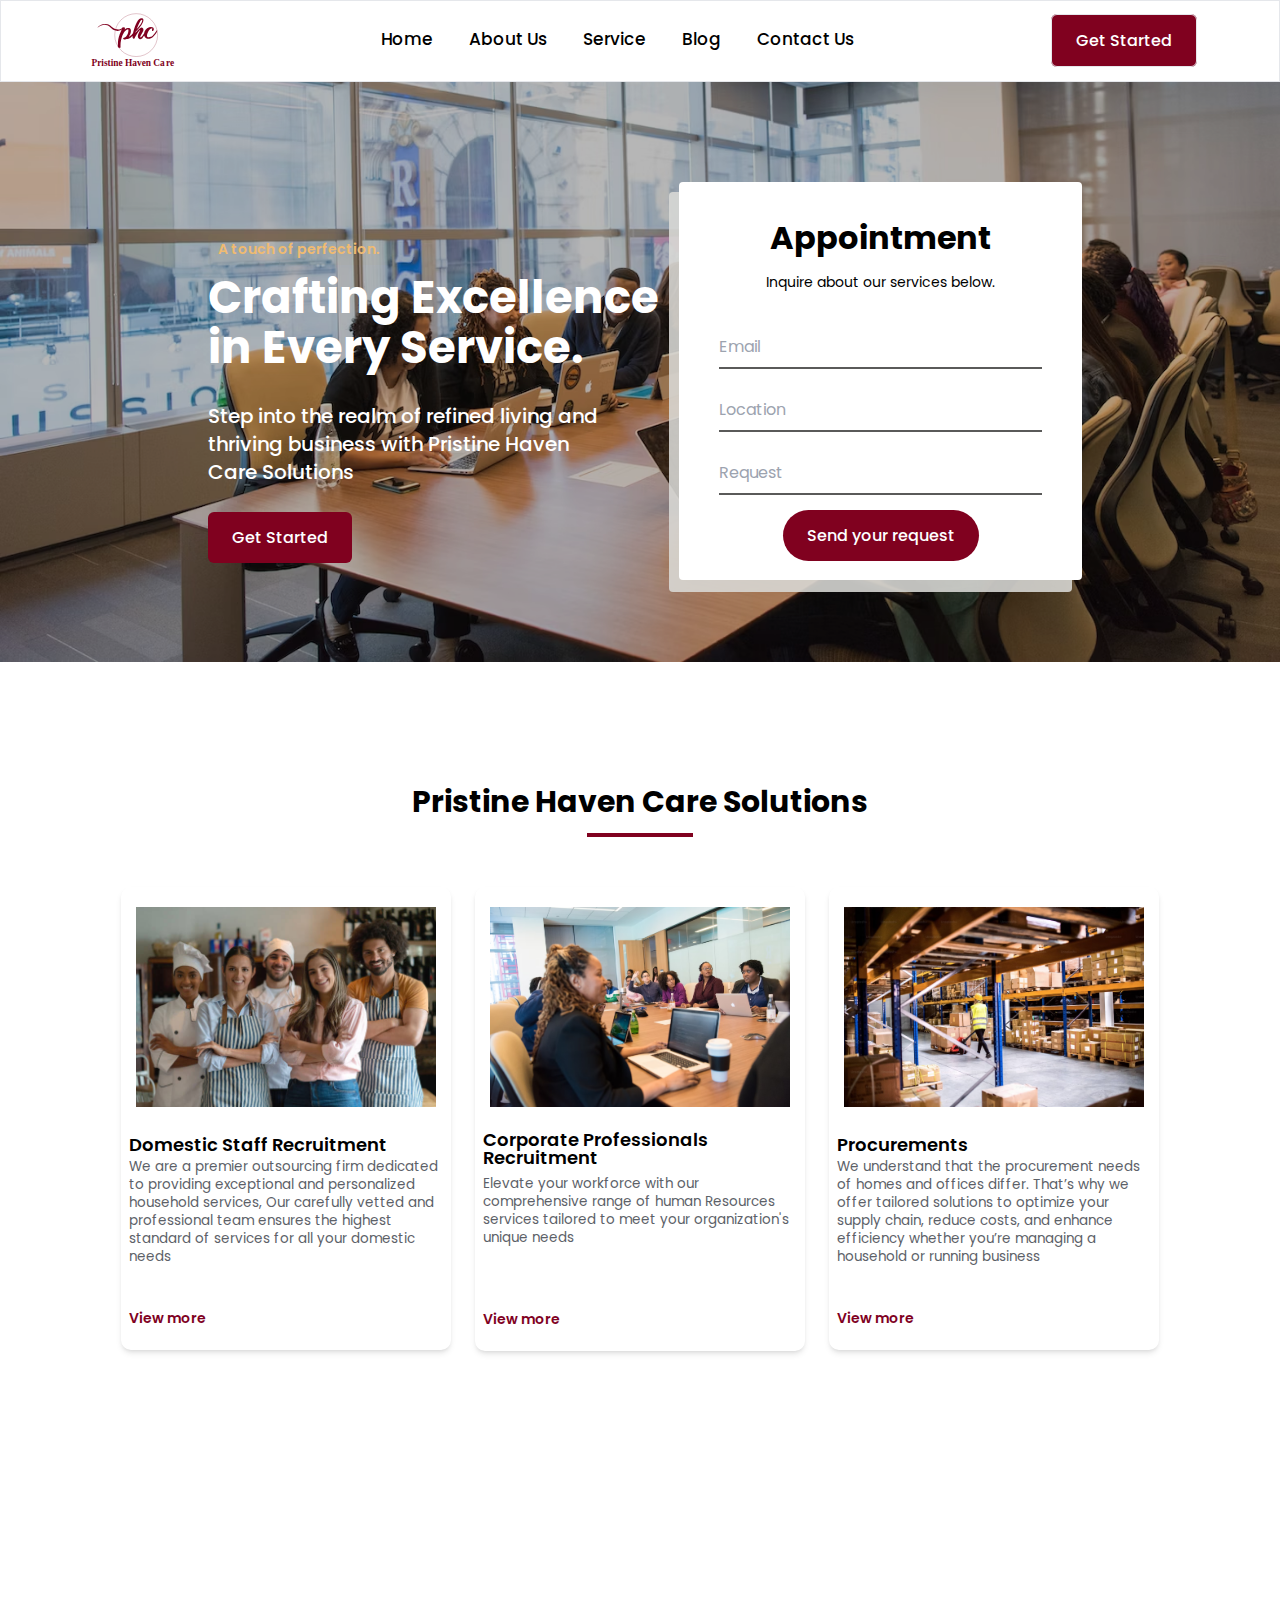
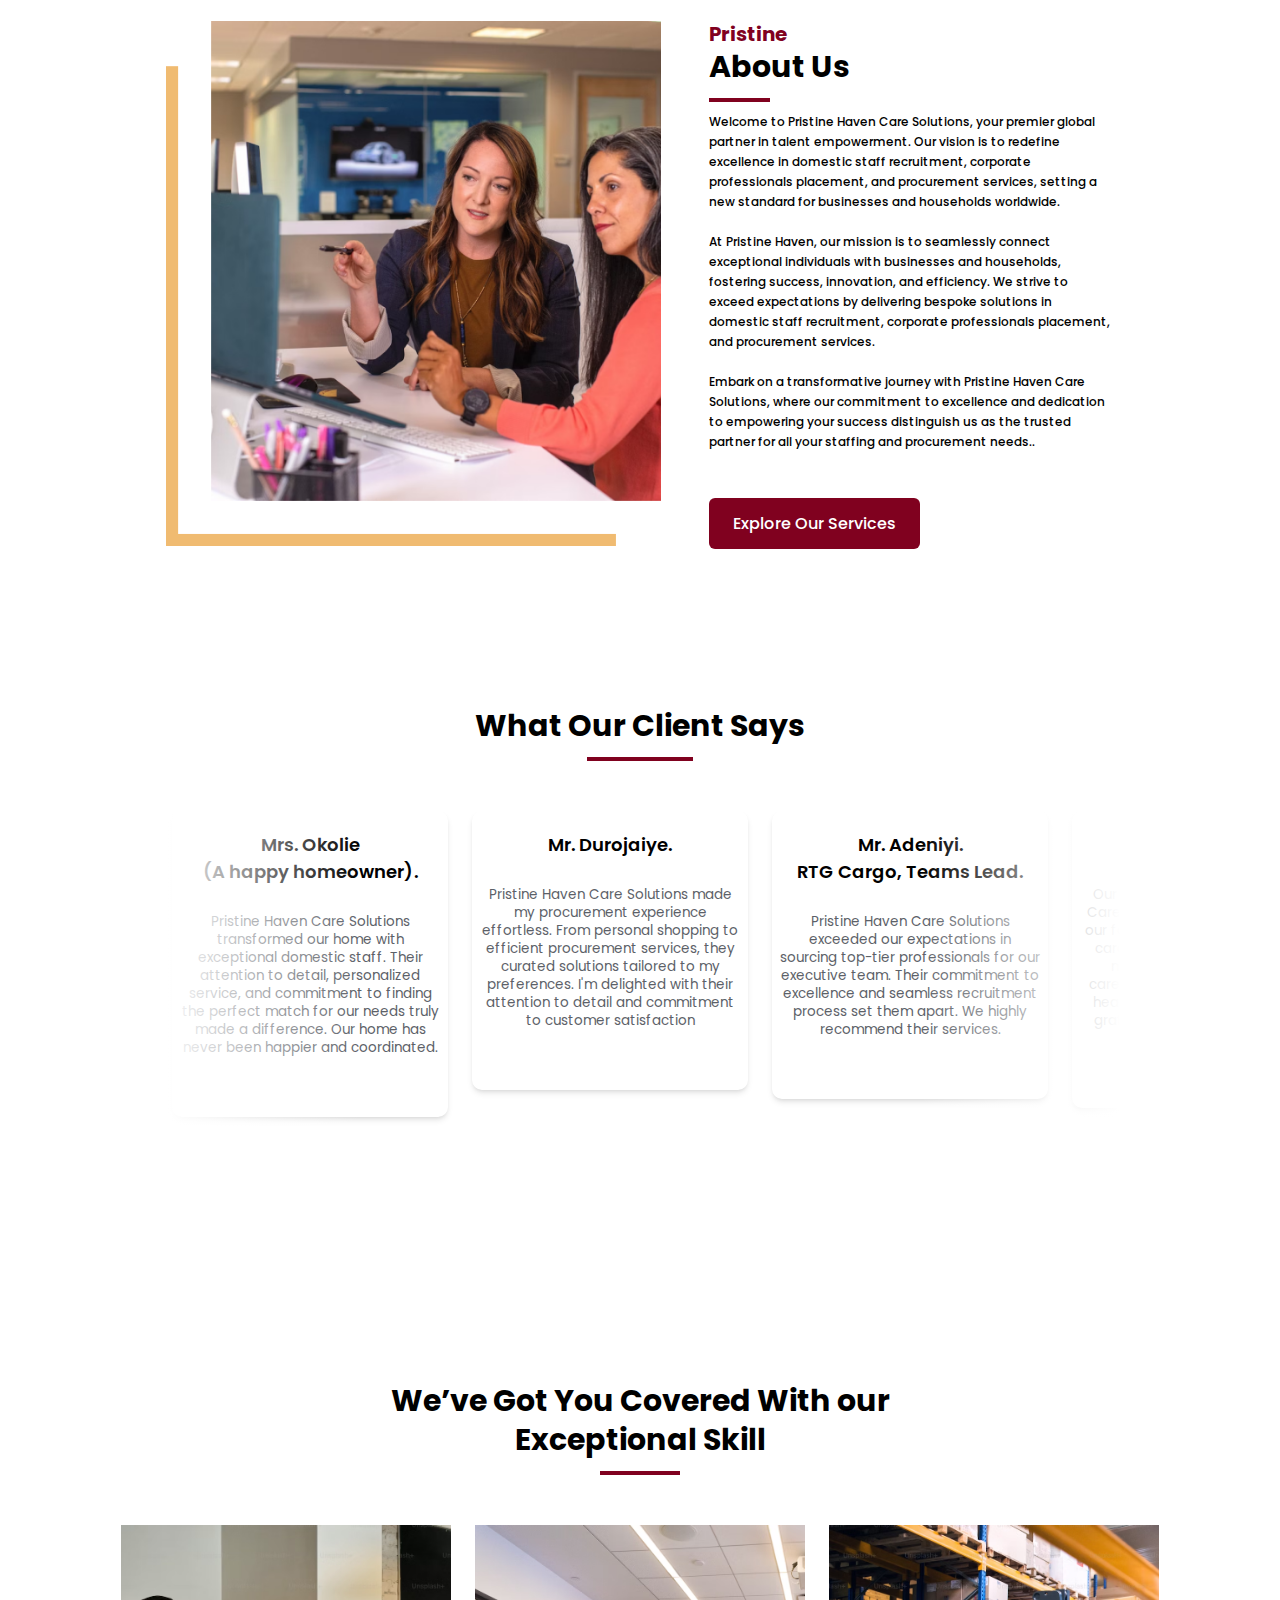
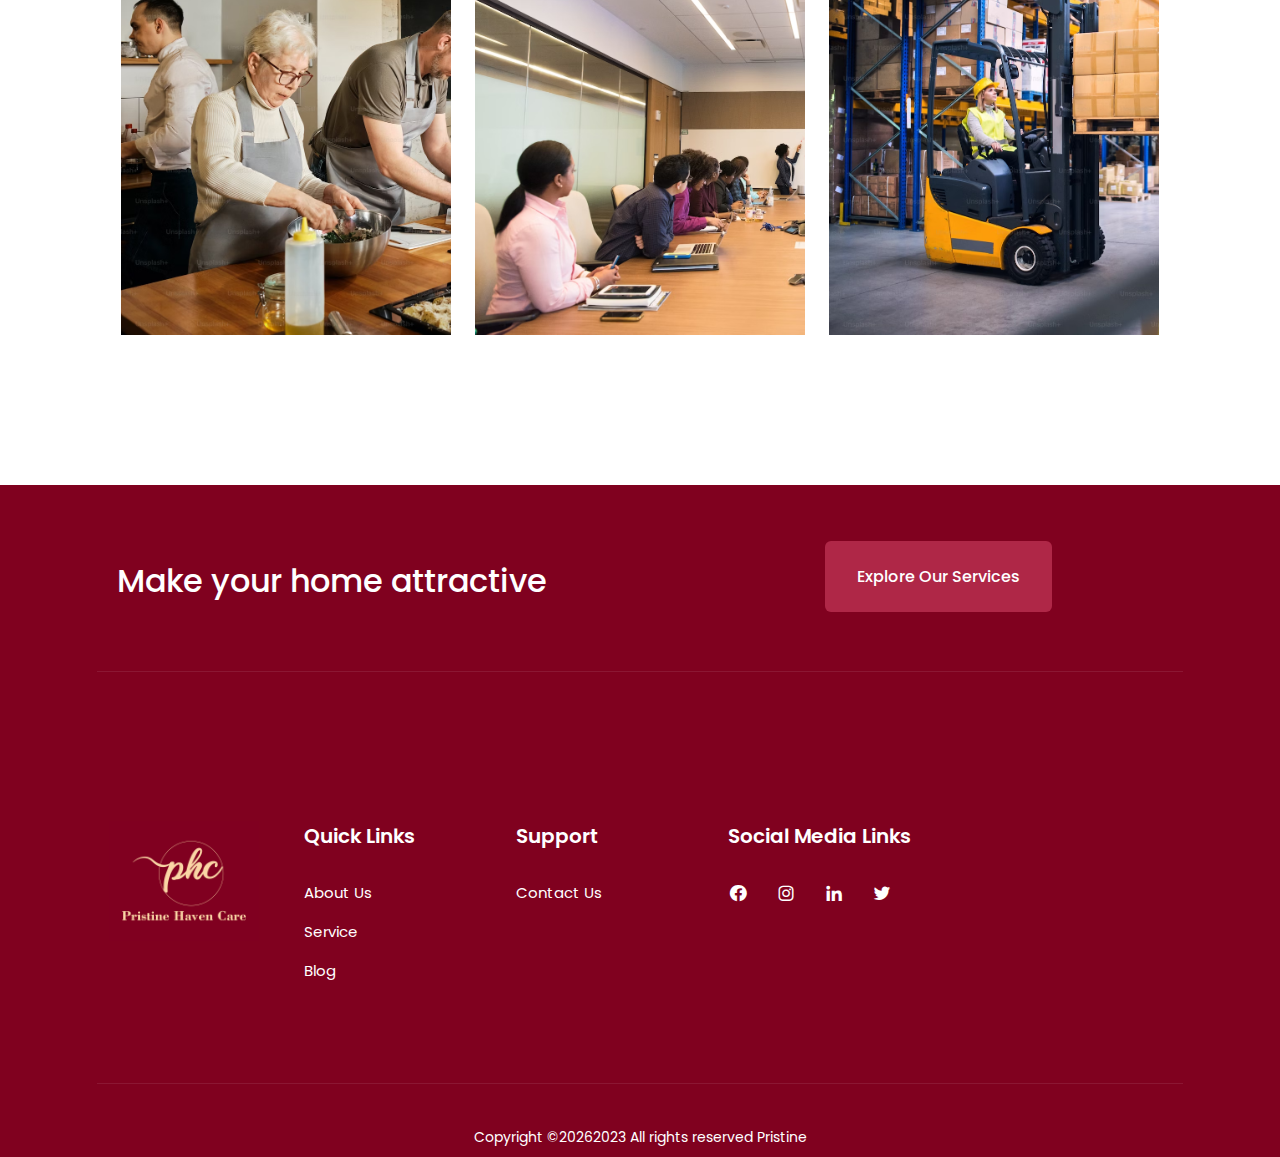
==== commit 344d7595: "update index file" ====
--- a/index.html
+++ b/index.html
@@ -82,8 +82,8 @@
           <div class="flex justify-center flex-wrap  items-center text-center lg:text-left py-[40px] smi:py-[70px]">
             <div class="showcase-text shrink-0 relative w-[360px] lg:w-[461px] px-[.75rem] md:px-0">
                <span class="text-[#F0BB71] px-[10px] py-[5px] text-[14px] font-semibold mb-[8px] inline-block bg-[rgba(186,159,40,0.04)] rounded-[3px]">A touch of perfection.</span>
-               <h1 class="text-white font-bold leading-[1.1] block text-[32px] smi:text-[40px] md:text-[30px] slg:text-[45px] mb-[20px] smi:mb-[30px]">We Can Make Future Better.</h1>
-               <p class="block text-white leading-[1.4] font-medium pr-0 smi:pr-[50px] md:pr-[21px] lg:pr-[50px] text-[18px] smi:text-[22px] md:text-[18px] slg:text-[20px] mb-[29px] smi:mb-[40px]">let’s give you The touch of perfection you deserve, Nobody does it better.</p>
+               <h1 class="text-white font-bold leading-[1.1] block text-[32px] smi:text-[40px] md:text-[30px] slg:text-[45px] mb-[20px] smi:mb-[30px]">Crafting Excellence in Every Service.</h1>
+               <p class="block text-white leading-[1.4] font-medium pr-0 smi:pr-[50px] md:pr-[21px] lg:pr-[50px] text-[18px] smi:text-[22px] md:text-[18px] slg:text-[20px] mb-[29px] smi:mb-[40px]">Step into the realm of refined living and thriving business with Pristine Haven Care Solutions</p>
                <div class="">
                 <a href="contact.html#contact" class="px-[24px] py-[14px] font-medium text-[16px] text-white bg-navText rounded-[6px]  hover:border transition duration-500 hover:border-navText hover:text-navText hover:bg-transparent">Get Started</a>
               </div>
--- a/css/style.css
+++ b/css/style.css
@@ -524,6 +524,16 @@
   margin-bottom: 29px;
 }
 
+.mx-4 {
+  margin-left: 1rem;
+  margin-right: 1rem;
+}
+
+.mx-2 {
+  margin-left: 0.5rem;
+  margin-right: 0.5rem;
+}
+
 .mr-\[7px\] {
   margin-right: 7px;
 }
@@ -640,6 +650,10 @@
   margin-bottom: 5px;
 }
 
+.ml-\[8px\] {
+  margin-left: 8px;
+}
+
 .block {
   display: block;
 }
@@ -724,6 +738,10 @@
   grid-template-columns: repeat(2, minmax(0, 1fr));
 }
 
+.grid-cols-1 {
+  grid-template-columns: repeat(1, minmax(0, 1fr));
+}
+
 .flex-wrap {
   flex-wrap: wrap;
 }
@@ -740,6 +758,10 @@
   justify-content: space-between;
 }
 
+.gap-4 {
+  gap: 1rem;
+}
+
 .overflow-hidden {
   overflow: hidden;
 }
@@ -770,6 +792,14 @@
 
 .rounded-\[27px\] {
   border-radius: 27px;
+}
+
+.rounded-\[8px\] {
+  border-radius: 8px;
+}
+
+.rounded-full {
+  border-radius: 9999px;
 }
 
 .rounded-bl-\[10px\] {
@@ -823,6 +853,11 @@
   border-color: rgba(12,12,11,0.68);
 }
 
+.border-navText {
+  --tw-border-opacity: 1;
+  border-color: rgb(128 1 31 / var(--tw-border-opacity));
+}
+
 .bg-white {
   --tw-bg-opacity: 1;
   background-color: rgb(255 255 255 / var(--tw-bg-opacity));
@@ -859,6 +894,10 @@
   background-color: rgba(12,12,12,0.21);
 }
 
+.bg-\[rgba\(235\2c 118\2c 118\2c 0\.21\)\] {
+  background-color: rgba(235,118,118,0.21);
+}
+
 .p-\[30px\] {
   padding: 30px;
 }
@@ -992,6 +1031,16 @@
   padding-bottom: 27px;
 }
 
+.py-\[4px\] {
+  padding-top: 4px;
+  padding-bottom: 4px;
+}
+
+.py-\[10px\] {
+  padding-top: 10px;
+  padding-bottom: 10px;
+}
+
 .pr-0 {
   padding-right: 0px;
 }
@@ -1154,6 +1203,10 @@
 
 .leading-\[14px\] {
   line-height: 14px;
+}
+
+.leading-\[1\] {
+  line-height: 1;
 }
 
 .text-black {
@@ -1449,6 +1502,228 @@
   height: 410px;
 }
 
+.hovEffSer {
+  background-image: url(/assets/ser_prof_2.avif);
+  background-size: cover;
+  background-repeat: no-repeat;
+  height: 200px;
+  border-radius: 4px;
+}
+
+//service domestic image
+.hovEffSer1 {
+  background-image: url(/assets/dom_house.jpg);
+  background-size: cover;
+  background-repeat: no-repeat;
+  height: 200px;
+  border-radius: 6px;
+}
+
+.hovEffSer2 {
+  background-image: url(/assets/dom_house.jpg);
+  background-size: cover;
+  background-repeat: no-repeat;
+  background-position: bottom;
+  height: 200px;
+  border-radius: 6px;
+}
+
+.hovEffSer3 {
+  background-image: url(/assets/dom_cook.jpg);
+  background-size: cover;
+  background-repeat: no-repeat;
+  height: 200px;
+  border-radius: 6px;
+}
+
+.hovEffSer4 {
+  background-image: url(/assets/dom_chef.jpg);
+  background-size: cover;
+  background-repeat: no-repeat;
+  background-position: center;
+  height: 200px;
+  border-radius: 6px;
+}
+
+.hovEffSer5 {
+  background-image: url(/assets/dom_driver.jpg);
+  background-size: cover;
+  background-repeat: no-repeat;
+  height: 200px;
+  border-radius: 6px;
+}
+
+.hovEffSer6 {
+  background-image: url(/assets/dom_adult.jpg);
+  background-size: cover;
+  background-repeat: no-repeat;
+  height: 200px;
+  border-radius: 6px;
+}
+
+.hovEffSer7 {
+  background-image: url(/assets/dom_personal.jpg);
+  background-size: cover;
+  background-repeat: no-repeat;
+  height: 200px;
+  border-radius: 6px;
+}
+
+.hovEffSer8 {
+  background-image: url(/assets/dom_baby.jpg);
+  background-size: cover;
+  background-repeat: no-repeat;
+  height: 200px;
+  border-radius: 6px;
+}
+
+//service professionals image
+.hovEffSer9 {
+  background-image: url(/assets/prof_re.jpg);
+  background-size: cover;
+  background-repeat: no-repeat;
+  height: 200px;
+  border-radius: 6px;
+}
+
+.hovEffSer10 {
+  background-image: url(/assets/prof_talent.jpg);
+  background-size: cover;
+  background-repeat: no-repeat;
+  background-position: bottom;
+  height: 200px;
+  border-radius: 6px;
+}
+
+.hovEffSer11 {
+  background-image: url(/assets/prof_intrim.jpg);
+  background-size: cover;
+  background-repeat: no-repeat;
+  height: 200px;
+  border-radius: 6px;
+}
+
+.hovEffSer12 {
+  background-image: url(/assets/prof_con.jpg);
+  background-size: cover;
+  background-repeat: no-repeat;
+  height: 200px;
+  border-radius: 6px;
+}
+
+.hovEffSer13 {
+  background-image: url(/assets/prof_onboarding.jpeg);
+  background-size: cover;
+  background-repeat: no-repeat;
+  height: 200px;
+  border-radius: 6px;
+}
+
+.hovEffSer14 {
+  background-image: url(/assets/prof_employee.jpeg);
+  background-size: cover;
+  background-repeat: no-repeat;
+  height: 200px;
+  border-radius: 6px;
+}
+
+.hovEffSer15 {
+  background-image: url(/assets/prof_training.jpeg);
+  background-size: cover;
+  background-repeat: no-repeat;
+  height: 200px;
+  border-radius: 6px;
+}
+
+.hovEffSer16 {
+  background-image: url(/assets/prof_benefit.jpeg);
+  background-size: cover;
+  background-repeat: no-repeat;
+  height: 200px;
+  border-radius: 6px;
+}
+
+.hovEffSer17 {
+  background-image: url(/assets/pro_sourcing.jpeg);
+  background-size: cover;
+  background-repeat: no-repeat;
+  height: 200px;
+  border-radius: 6px;
+}
+
+.hovEffSer18 {
+  background-image: url(/assets/prof_training.jpeg);
+  background-size: cover;
+  background-repeat: no-repeat;
+  height: 200px;
+  border-radius: 6px;
+}
+
+.hovEffSer19 {
+  background-image: url(/assets/pro_shopping.jpg);
+  background-size: cover;
+  background-repeat: no-repeat;
+  height: 200px;
+  border-radius: 6px;
+}
+
+.hovEffSer20 {
+  background-image: url(/assets/prof_intrim.jpg);
+  background-size: cover;
+  background-repeat: no-repeat;
+  height: 200px;
+  border-radius: 6px;
+}
+
+.hovEffSer21 {
+  background-image: url(/assets/pro_cost.jpg);
+  background-size: cover;
+  background-repeat: no-repeat;
+  height: 200px;
+  border-radius: 6px;
+}
+
+.hovEffSer22 {
+  background-image: url(/assets/pro_risk.jpg);
+  background-size: cover;
+  background-repeat: no-repeat;
+  height: 200px;
+  border-radius: 6px;
+}
+
+.hovEffSer23 {
+  background-image: url(/assets/prof_re.jpg);
+  background-size: cover;
+  background-repeat: no-repeat;
+  height: 200px;
+  border-radius: 6px;
+}
+
+.hovEffSer24 {
+  background-image: url(/assets/dom_nanny.avif);
+  background-size: cover;
+  background-repeat: no-repeat;
+  height: 200px;
+  border-radius: 6px;
+}
+
+.effSer {
+  position: absolute;
+  top: 0px;
+  left: 0px;
+  width: 100%;
+  height: 100%;
+  background: rgba(0, 0, 0, 0.3);
+  transition: all 0.6s;
+}
+
+.overlaySer {
+  position: absolute;
+  bottom: 0;
+  top: 123px;
+  left: 8px;
+}
+
 .eff {
   position: absolute;
   top: 0px;
@@ -1572,6 +1847,11 @@
   background-color: transparent;
 }
 
+.hover\:bg-navText:hover {
+  --tw-bg-opacity: 1;
+  background-color: rgb(128 1 31 / var(--tw-bg-opacity));
+}
+
 .hover\:text-navText:hover {
   --tw-text-opacity: 1;
   color: rgb(128 1 31 / var(--tw-text-opacity));
@@ -1585,6 +1865,11 @@
 .hover\:text-\[\#AF2747\]:hover {
   --tw-text-opacity: 1;
   color: rgb(175 39 71 / var(--tw-text-opacity));
+}
+
+.hover\:text-white:hover {
+  --tw-text-opacity: 1;
+  color: rgb(255 255 255 / var(--tw-text-opacity));
 }
 
 .hover\:underline:hover {
@@ -1687,6 +1972,10 @@
     grid-template-columns: repeat(4, minmax(0, 1fr));
   }
 
+  .md\:grid-cols-2 {
+    grid-template-columns: repeat(2, minmax(0, 1fr));
+  }
+
   .md\:py-\[120px\] {
     padding-top: 120px;
     padding-bottom: 120px;
@@ -1783,6 +2072,10 @@
     max-width: 960px;
   }
 
+  .lg\:grid-cols-3 {
+    grid-template-columns: repeat(3, minmax(0, 1fr));
+  }
+
   .lg\:bg-\[rgba\(218\2c 217\2c 214\2c 0\.88\)\] {
     background-color: rgba(218,217,214,0.88);
   }
@@ -1833,6 +2126,10 @@
     max-width: 1110px;
   }
 
+  .slg\:grid-cols-4 {
+    grid-template-columns: repeat(4, minmax(0, 1fr));
+  }
+
   .slg\:text-\[45px\] {
     font-size: 45px;
   }
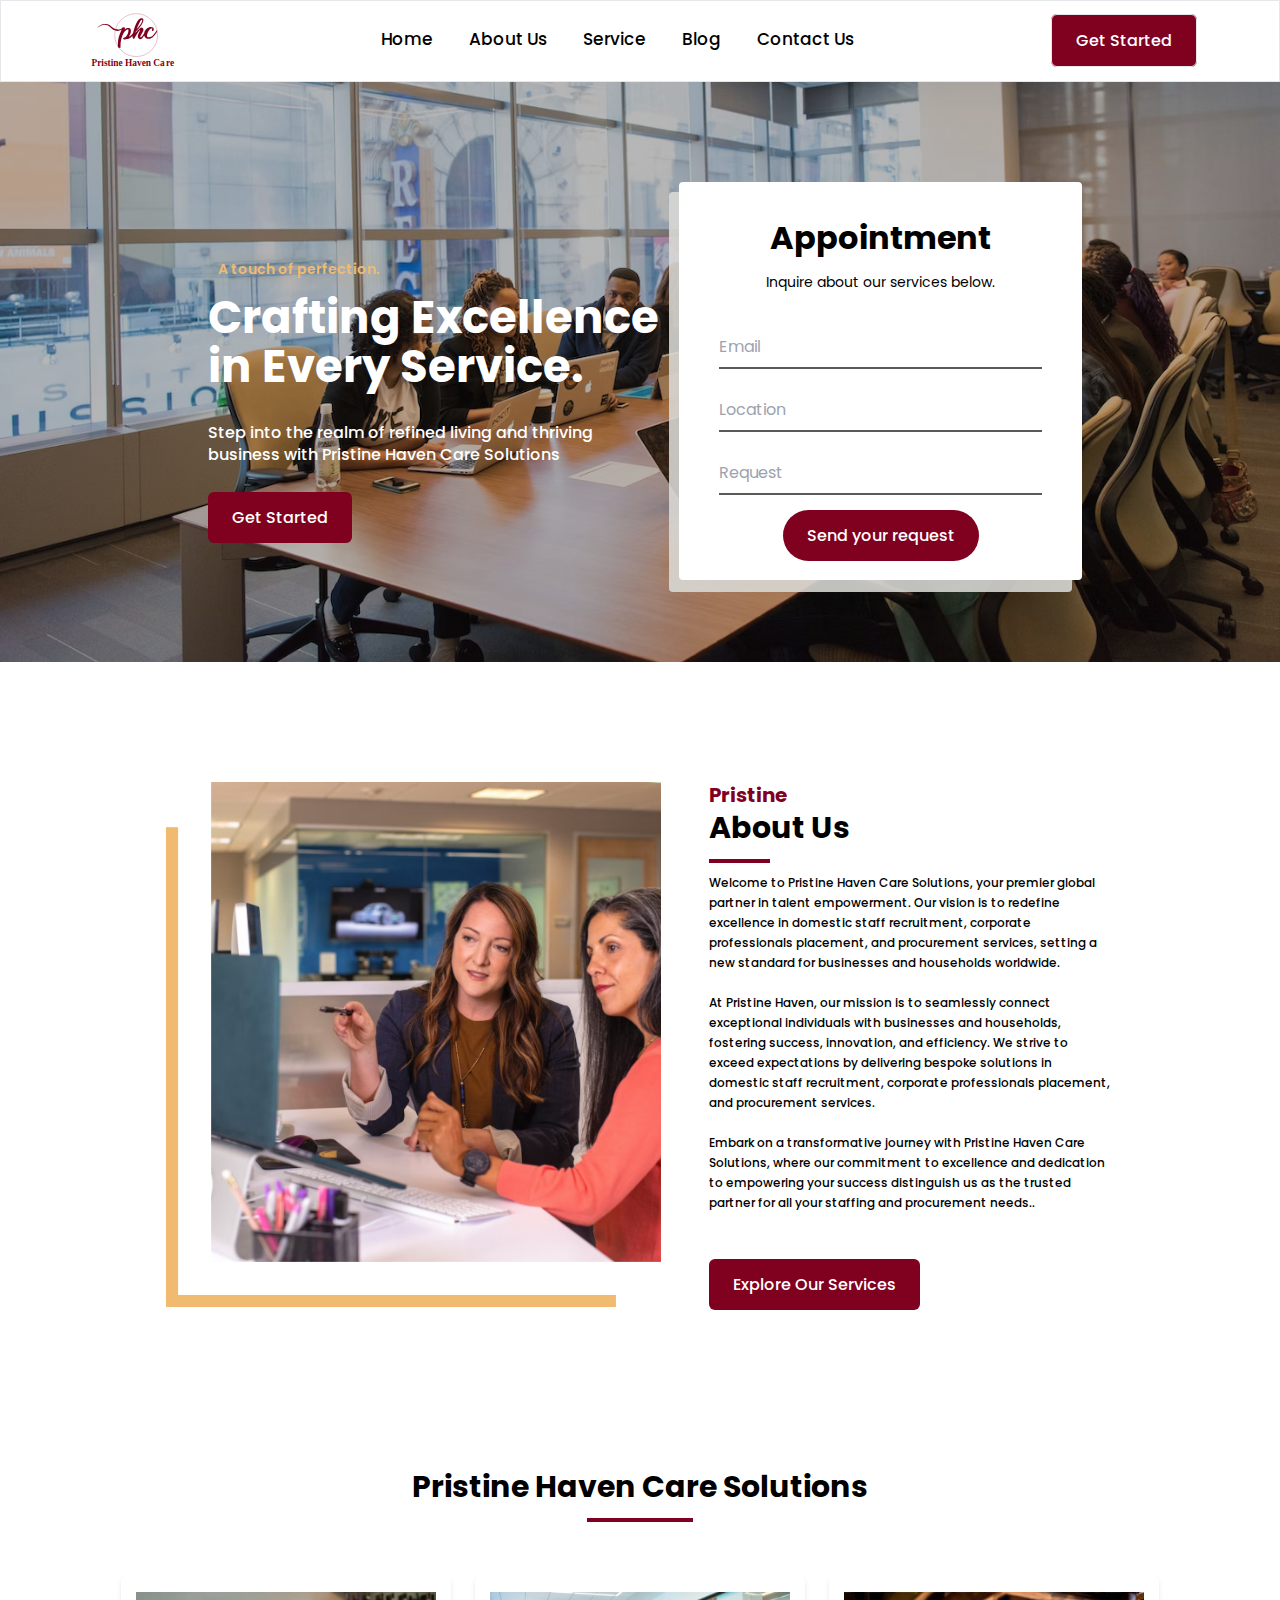
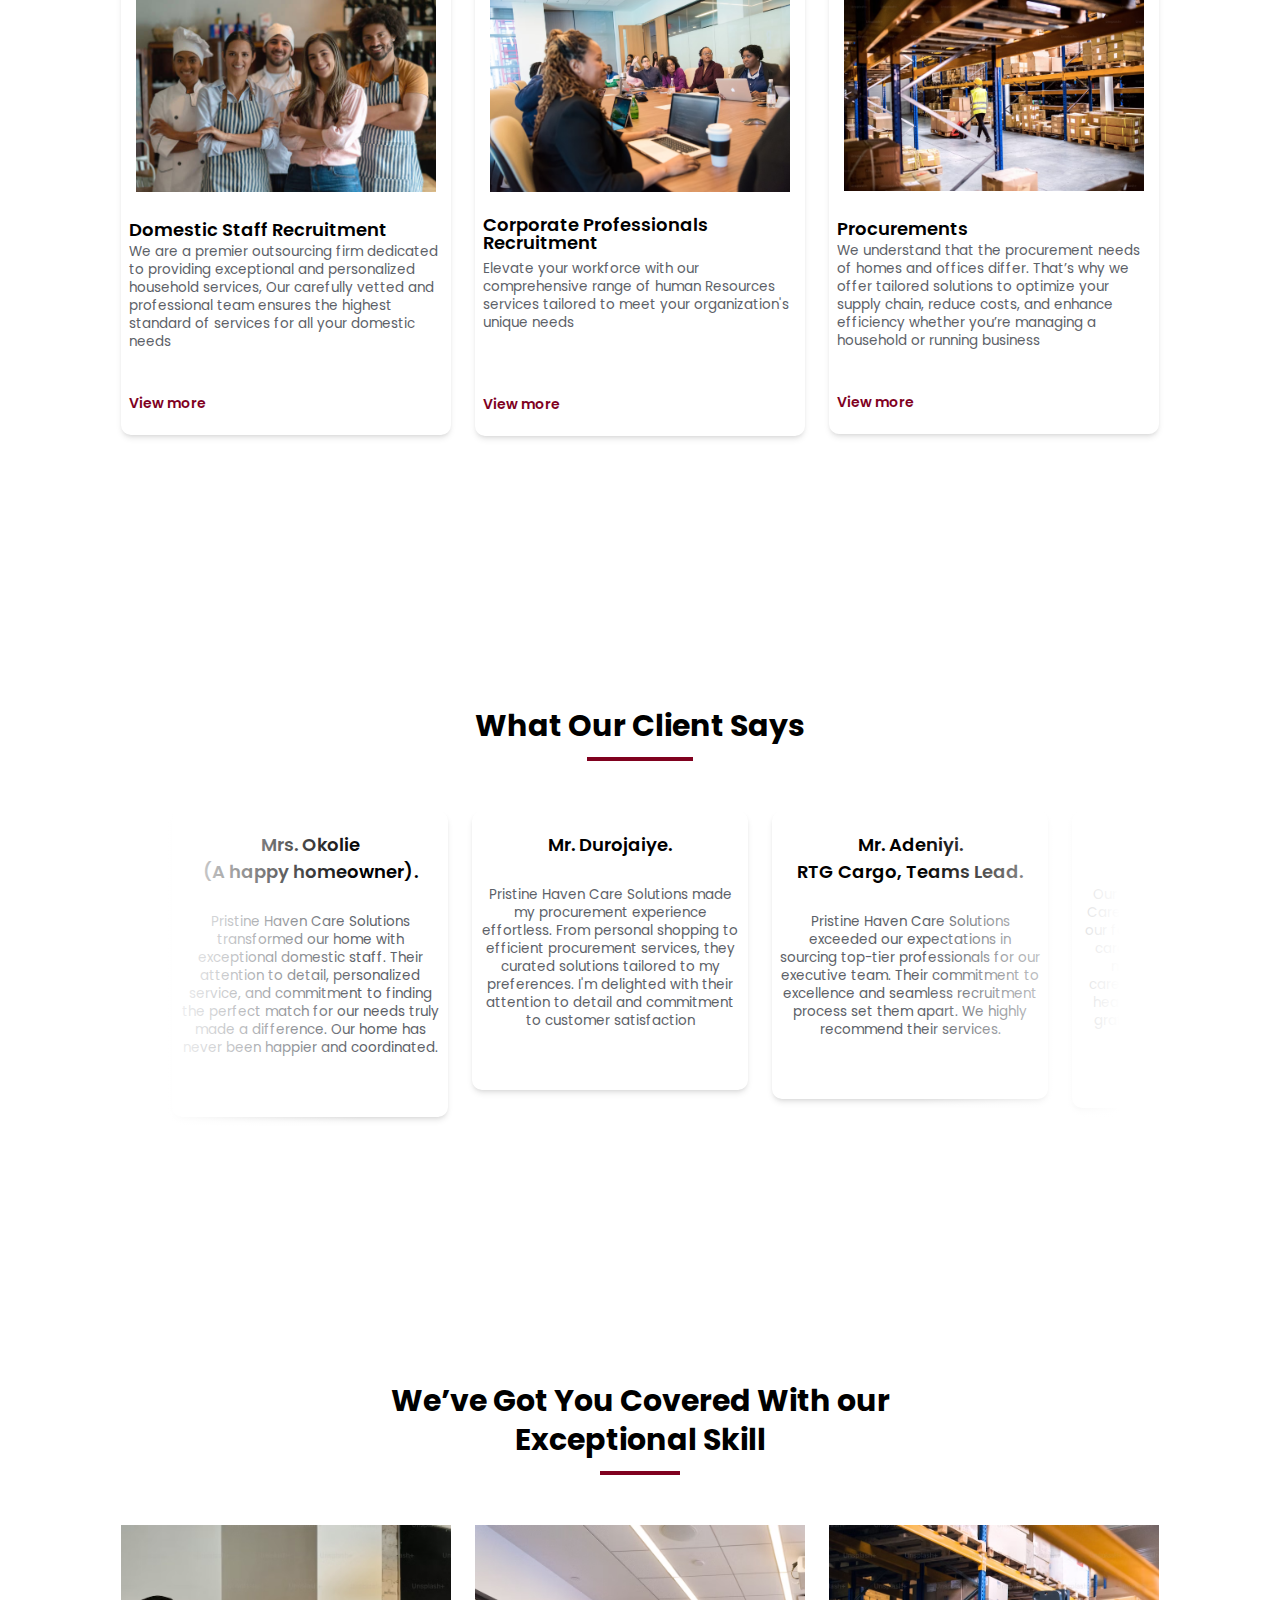
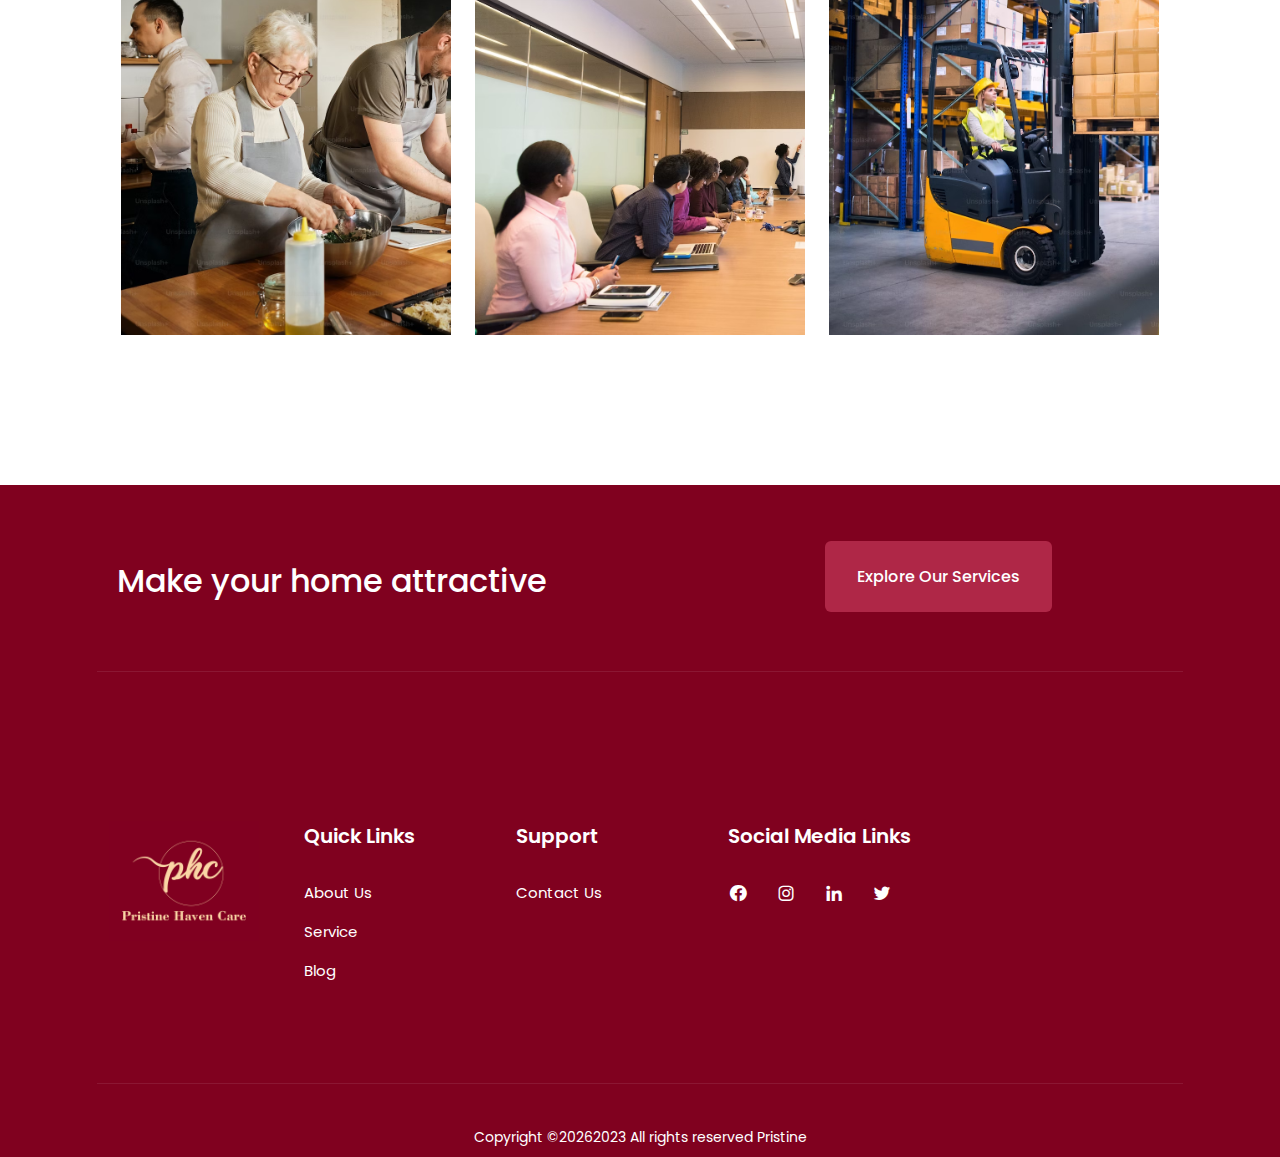
==== commit afc79a4a: "update index file" ====
--- a/index.html
+++ b/index.html
@@ -83,7 +83,7 @@
             <div class="showcase-text shrink-0 relative w-[360px] lg:w-[461px] px-[.75rem] md:px-0">
                <span class="text-[#F0BB71] px-[10px] py-[5px] text-[14px] font-semibold mb-[8px] inline-block bg-[rgba(186,159,40,0.04)] rounded-[3px]">A touch of perfection.</span>
                <h1 class="text-white font-bold leading-[1.1] block text-[32px] smi:text-[40px] md:text-[30px] slg:text-[45px] mb-[20px] smi:mb-[30px]">Crafting Excellence in Every Service.</h1>
-               <p class="block text-white leading-[1.4] font-medium pr-0 smi:pr-[50px] md:pr-[21px] lg:pr-[50px] text-[18px] smi:text-[22px] md:text-[18px] slg:text-[20px] mb-[29px] smi:mb-[40px]">Step into the realm of refined living and thriving business with Pristine Haven Care Solutions</p>
+               <p class="block text-white leading-[1.4] font-medium pr-0 smi:pr-[50px] md:pr-[21px] lg:pr-[50px] text-[16px] mb-[29px] smi:mb-[40px]">Step into the realm of refined living and thriving business with Pristine Haven Care Solutions</p>
                <div class="">
                 <a href="contact.html#contact" class="px-[24px] py-[14px] font-medium text-[16px] text-white bg-navText rounded-[6px]  hover:border transition duration-500 hover:border-navText hover:text-navText hover:bg-transparent">Get Started</a>
               </div>
@@ -111,52 +111,6 @@
 </div>
 </section>
 
-<!-- Service Section -->
-<section class="py-[70px] sm:py-[120px]">
-  <div class="w-full smi:max-w-[540px] md:max-w-[720px] lg:max-w-[960px] slg:max-w-[1110px] mx-auto px-[.75rem]">
-  <div class="block w-full mx-auto px-[.75rem]">
-    <div class="flex justify-center flex-wrap">
-      <div class="w-full max-w-full lg:w-[66.66%] shrink-0">
-        <div class="headTitle relative block text-center mb-[50px]">
-          <h2 class="relative block text-[24px] md:text-[30px] font-bold leading-[1.3] mb-[12px]">Pristine Haven Care Solutions</h2>  
-        </div>      
-     </div>
-    </div>
-    <div class="flex flex-wrap relative">
-      
-      <div class="block relative shrink-0 smi:w-[50%] lg:w-[33.33%] w-full px-[12px] max-w-full">
-        <div class="relative card block mb-[30px] px-[8px] py-[20px] rounded-[10px] shadow-md">
-          <div class="block w-full"><img src="assets/dom_1.jpg" alt="" class="block w-[300px] mb-[24px] mx-auto"></div>
-          <h2 class="block font-semibold text-[18px]">Domestic Staff Recruitment</h2>
-          <div class="block"><p class="text-[#5C6168] mb-[40px] text-[13.5px] leading-[18px] font-normal">We are a premier outsourcing firm dedicated to 
-            providing exceptional and personalized household services, 
-            Our carefully vetted and professional team ensures the highest standard of services for all your domestic needs</p></div>  
-          <a href="service.html" class="text-navText text-[14px] font-semibold">View more</a>   
-        </div>
-      </div>
-
-      <div class="block shrink-0 smi:w-[50%] lg:w-[33.33%] w-full px-[12px] max-w-full">
-        <div class="relative card block mb-[30px] px-[8px] py-[20px] rounded-[10px] shadow-md">
-          <div class="block w-full"><img src="assets/ser_prof_1.avif" alt="" class="block w-[300px] mb-[24px] mx-auto"></div>
-          <h2 class="block font-semibold text-[18px] leading-[18px] mb-[8px]">Corporate Professionals Recruitment</h2>
-          <div class="block"><p class="text-[#5C6168] mb-[60px] text-[13.5px] leading-[18px] font-normal">Elevate your workforce with our comprehensive range of human Resources services tailored to meet your organization's unique needs</p></div>  
-          <a href="service.html" class="text-navText text-[14px] font-semibold">View more</a>   
-        </div>
-      </div>
-
-      <div class="block shrink-0 smi:w-[50%] lg:w-[33.33%] w-full px-[12px] max-w-full">
-        <div class="relative card block mb-[30px] px-[8px] py-[20px] rounded-[10px] shadow-md">
-          <div class="block w-full"><img src="assets/ser_pro_1.avif" alt="" class="block w-[300px] mb-[24px] mx-auto"></div>
-          <h2 class="block font-semibold text-[18px]">Procurements</h2>
-          <div class="block"><p class="text-[#5C6168] mb-[40px] text-[13.5px] leading-[18px] font-normal">We understand that the procurement needs of homes and offices differ. That’s why we offer tailored solutions to optimize your supply chain, reduce costs, and enhance efficiency whether you’re managing a household or running business</p></div>  
-          <a href="service.html" class="text-navText text-[14px] font-semibold">View more</a>   
-        </div>
-      </div>
-    </div>
-  </div>
-  </div>
-</section> 
-
 <!-- About Us Section -->
 <section class="py-[40px] md:pt-[120px]">
   <div class="w-full smi:max-w-[540px] md:max-w-[720px] lg:max-w-[960px] slg:max-w-[1110px] mx-auto px-[.75rem]">
@@ -183,6 +137,53 @@
   </div> 
 </section>
 
+<!-- Service Section -->
+<section class="py-[70px] sm:py-[120px]">
+  <div class="w-full smi:max-w-[540px] md:max-w-[720px] lg:max-w-[960px] slg:max-w-[1110px] mx-auto px-[.75rem]">
+  <div class="block w-full mx-auto px-[.75rem]">
+    <div class="flex justify-center flex-wrap">
+      <div class="w-full max-w-full lg:w-[66.66%] shrink-0">
+        <div class="headTitle relative block text-center mb-[50px]">
+          <h2 class="relative block text-[24px] md:text-[30px] font-bold leading-[1.3] mb-[12px]">Pristine Haven Care Solutions</h2>  
+        </div>      
+     </div>
+    </div>
+    <div class="flex flex-wrap relative">
+      
+      <div class="block relative shrink-0 smi:w-[50%] lg:w-[33.33%] w-full px-[12px] max-w-full">
+        <div class="relative card block mb-[30px] px-[8px] py-[20px] rounded-[10px] shadow-md">
+          <div class="block w-full"><img src="assets/dom_1.jpg" alt="" class="block w-[300px] mb-[24px] mx-auto"></div>
+          <h2 class="block font-semibold text-[18px]">Domestic Staff Recruitment</h2>
+          <div class="block"><p class="text-[#5C6168] mb-[40px] text-[13.5px] leading-[18px] font-normal">We are a premier outsourcing firm dedicated to 
+            providing exceptional and personalized household services, 
+            Our carefully vetted and professional team ensures the highest standard of services for all your domestic needs</p></div>  
+          <a href="ser_dom.html" class="text-navText text-[14px] font-semibold">View more</a>   
+        </div>
+      </div>
+
+      <div class="block shrink-0 smi:w-[50%] lg:w-[33.33%] w-full px-[12px] max-w-full">
+        <div class="relative card block mb-[30px] px-[8px] py-[20px] rounded-[10px] shadow-md">
+          <div class="block w-full"><img src="assets/ser_prof_1.avif" alt="" class="block w-[300px] mb-[24px] mx-auto"></div>
+          <h2 class="block font-semibold text-[18px] leading-[18px] mb-[8px]">Corporate Professionals Recruitment</h2>
+          <div class="block"><p class="text-[#5C6168] mb-[60px] text-[13.5px] leading-[18px] font-normal">Elevate your workforce with our comprehensive range of human Resources services tailored to meet your organization's unique needs</p></div>  
+          <a href="ser_prof.html" class="text-navText text-[14px] font-semibold">View more</a>   
+        </div>
+      </div>
+
+      <div class="block shrink-0 smi:w-[50%] lg:w-[33.33%] w-full px-[12px] max-w-full">
+        <div class="relative card block mb-[30px] px-[8px] py-[20px] rounded-[10px] shadow-md">
+          <div class="block w-full"><img src="assets/ser_pro_1.avif" alt="" class="block w-[300px] mb-[24px] mx-auto"></div>
+          <h2 class="block font-semibold text-[18px]">Procurements</h2>
+          <div class="block"><p class="text-[#5C6168] mb-[40px] text-[13.5px] leading-[18px] font-normal">We understand that the procurement needs of homes and offices differ. That’s why we offer tailored solutions to optimize your supply chain, reduce costs, and enhance efficiency whether you’re managing a household or running business</p></div>  
+          <a href="ser_pro.html" class="text-navText text-[14px] font-semibold">View more</a>   
+        </div>
+      </div>
+    </div>
+  </div>
+  </div>
+</section> 
+
+
 <!-- Testimonial Section -->
 <section class="py-[70px] sm:py-[120px]">
   <div class="w-full smi:max-w-[540px] md:max-w-[720px] lg:max-w-[960px] slg:max-w-[1110px] mx-auto px-[.75rem]">
--- a/css/style.css
+++ b/css/style.css
@@ -524,16 +524,6 @@
   margin-bottom: 29px;
 }
 
-.mx-4 {
-  margin-left: 1rem;
-  margin-right: 1rem;
-}
-
-.mx-2 {
-  margin-left: 0.5rem;
-  margin-right: 0.5rem;
-}
-
 .mr-\[7px\] {
   margin-right: 7px;
 }
@@ -646,14 +636,18 @@
   margin-top: 29px;
 }
 
-.mb-\[5px\] {
-  margin-bottom: 5px;
+.mb-4 {
+  margin-bottom: 1rem;
 }
 
 .ml-\[8px\] {
   margin-left: 8px;
 }
 
+.mb-6 {
+  margin-bottom: 1.5rem;
+}
+
 .block {
   display: block;
 }
@@ -690,6 +684,14 @@
   height: 70px;
 }
 
+.h-\[3\.2rem\] {
+  height: 3.2rem;
+}
+
+.h-full {
+  height: 100%;
+}
+
 .w-full {
   width: 100%;
 }
@@ -718,14 +720,22 @@
   width: 403px;
 }
 
-.w-\[40px\] {
-  width: 40px;
+.w-\[3\.2rem\] {
+  width: 3.2rem;
+}
+
+.w-\[180px\] {
+  width: 180px;
 }
 
 .max-w-full {
   max-width: 100%;
 }
 
+.max-w-\[3\.2rem\] {
+  max-width: 3.2rem;
+}
+
 .shrink-0 {
   flex-shrink: 0;
 }
@@ -762,6 +772,10 @@
   gap: 1rem;
 }
 
+.gap-2 {
+  gap: 0.5rem;
+}
+
 .overflow-hidden {
   overflow: hidden;
 }
@@ -794,20 +808,12 @@
   border-radius: 27px;
 }
 
+.rounded-full {
+  border-radius: 9999px;
+}
+
 .rounded-\[8px\] {
   border-radius: 8px;
-}
-
-.rounded-full {
-  border-radius: 9999px;
-}
-
-.rounded-bl-\[10px\] {
-  border-bottom-left-radius: 10px;
-}
-
-.rounded-tr-\[10px\] {
-  border-top-right-radius: 10px;
 }
 
 .border {
@@ -890,20 +896,32 @@
   background-color: transparent;
 }
 
+.bg-\[rgba\(235\2c 118\2c 118\2c 0\.21\)\] {
+  background-color: rgba(235,118,118,0.21);
+}
+
 .bg-\[rgba\(12\2c 12\2c 12\2c 0\.21\)\] {
   background-color: rgba(12,12,12,0.21);
 }
 
-.bg-\[rgba\(235\2c 118\2c 118\2c 0\.21\)\] {
-  background-color: rgba(235,118,118,0.21);
-}
-
 .p-\[30px\] {
   padding: 30px;
 }
 
 .p-6 {
   padding: 1.5rem;
+}
+
+.p-\[15px\] {
+  padding: 15px;
+}
+
+.p-10 {
+  padding: 2.5rem;
+}
+
+.p-\[6px\] {
+  padding: 6px;
 }
 
 .px-\[15px\] {
@@ -1026,21 +1044,11 @@
   padding-bottom: 32px;
 }
 
-.py-\[27px\] {
-  padding-top: 27px;
-  padding-bottom: 27px;
-}
-
 .py-\[4px\] {
   padding-top: 4px;
   padding-bottom: 4px;
 }
 
-.py-\[10px\] {
-  padding-top: 10px;
-  padding-bottom: 10px;
-}
-
 .pr-0 {
   padding-right: 0px;
 }
@@ -1089,10 +1097,6 @@
   padding-bottom: 1.5rem;
 }
 
-.pr-\[30px\] {
-  padding-right: 30px;
-}
-
 .pb-\[120px\] {
   padding-bottom: 120px;
 }
@@ -1151,6 +1155,10 @@
 
 .text-\[10px\] {
   font-size: 10px;
+}
+
+.text-\[1px\] {
+  font-size: 1px;
 }
 
 .font-medium {
@@ -1252,6 +1260,11 @@
 .text-green-800 {
   --tw-text-opacity: 1;
   color: rgb(22 101 52 / var(--tw-text-opacity));
+}
+
+.text-\[\#555\] {
+  --tw-text-opacity: 1;
+  color: rgb(85 85 85 / var(--tw-text-opacity));
 }
 
 .opacity-0 {
@@ -1587,7 +1600,7 @@
 }
 
 .hovEffSer10 {
-  background-image: url(/assets/prof_talent.jpg);
+  background-image: url(/assets/interview.avif);
   background-size: cover;
   background-repeat: no-repeat;
   background-position: bottom;
@@ -1612,7 +1625,7 @@
 }
 
 .hovEffSer13 {
-  background-image: url(/assets/prof_onboarding.jpeg);
+  background-image: url(/assets/onboard.avif);
   background-size: cover;
   background-repeat: no-repeat;
   height: 200px;
@@ -1692,7 +1705,7 @@
 }
 
 .hovEffSer23 {
-  background-image: url(/assets/prof_re.jpg);
+  background-image: url(/assets/official.avif);
   background-size: cover;
   background-repeat: no-repeat;
   height: 200px;
@@ -1917,6 +1930,10 @@
     max-width: 540px;
   }
 
+  .smi\:grid-cols-2 {
+    grid-template-columns: repeat(2, minmax(0, 1fr));
+  }
+
   .smi\:py-\[70px\] {
     padding-top: 70px;
     padding-bottom: 70px;
@@ -1937,6 +1954,10 @@
   .smi\:text-\[22px\] {
     font-size: 22px;
   }
+
+  .smi\:text-\[32px\] {
+    font-size: 32px;
+  }
 }
 
 @media (min-width: 768px) {
@@ -1976,6 +1997,10 @@
     grid-template-columns: repeat(2, minmax(0, 1fr));
   }
 
+  .md\:grid-cols-3 {
+    grid-template-columns: repeat(3, minmax(0, 1fr));
+  }
+
   .md\:py-\[120px\] {
     padding-top: 120px;
     padding-bottom: 120px;
@@ -2076,6 +2101,10 @@
     grid-template-columns: repeat(3, minmax(0, 1fr));
   }
 
+  .lg\:grid-cols-4 {
+    grid-template-columns: repeat(4, minmax(0, 1fr));
+  }
+
   .lg\:bg-\[rgba\(218\2c 217\2c 214\2c 0\.88\)\] {
     background-color: rgba(218,217,214,0.88);
   }
@@ -2130,6 +2159,10 @@
     grid-template-columns: repeat(4, minmax(0, 1fr));
   }
 
+  .slg\:grid-cols-5 {
+    grid-template-columns: repeat(5, minmax(0, 1fr));
+  }
+
   .slg\:text-\[45px\] {
     font-size: 45px;
   }
@@ -2137,4 +2170,8 @@
   .slg\:text-\[20px\] {
     font-size: 20px;
   }
-}
+
+  .slg\:text-\[32px\] {
+    font-size: 32px;
+  }
+}
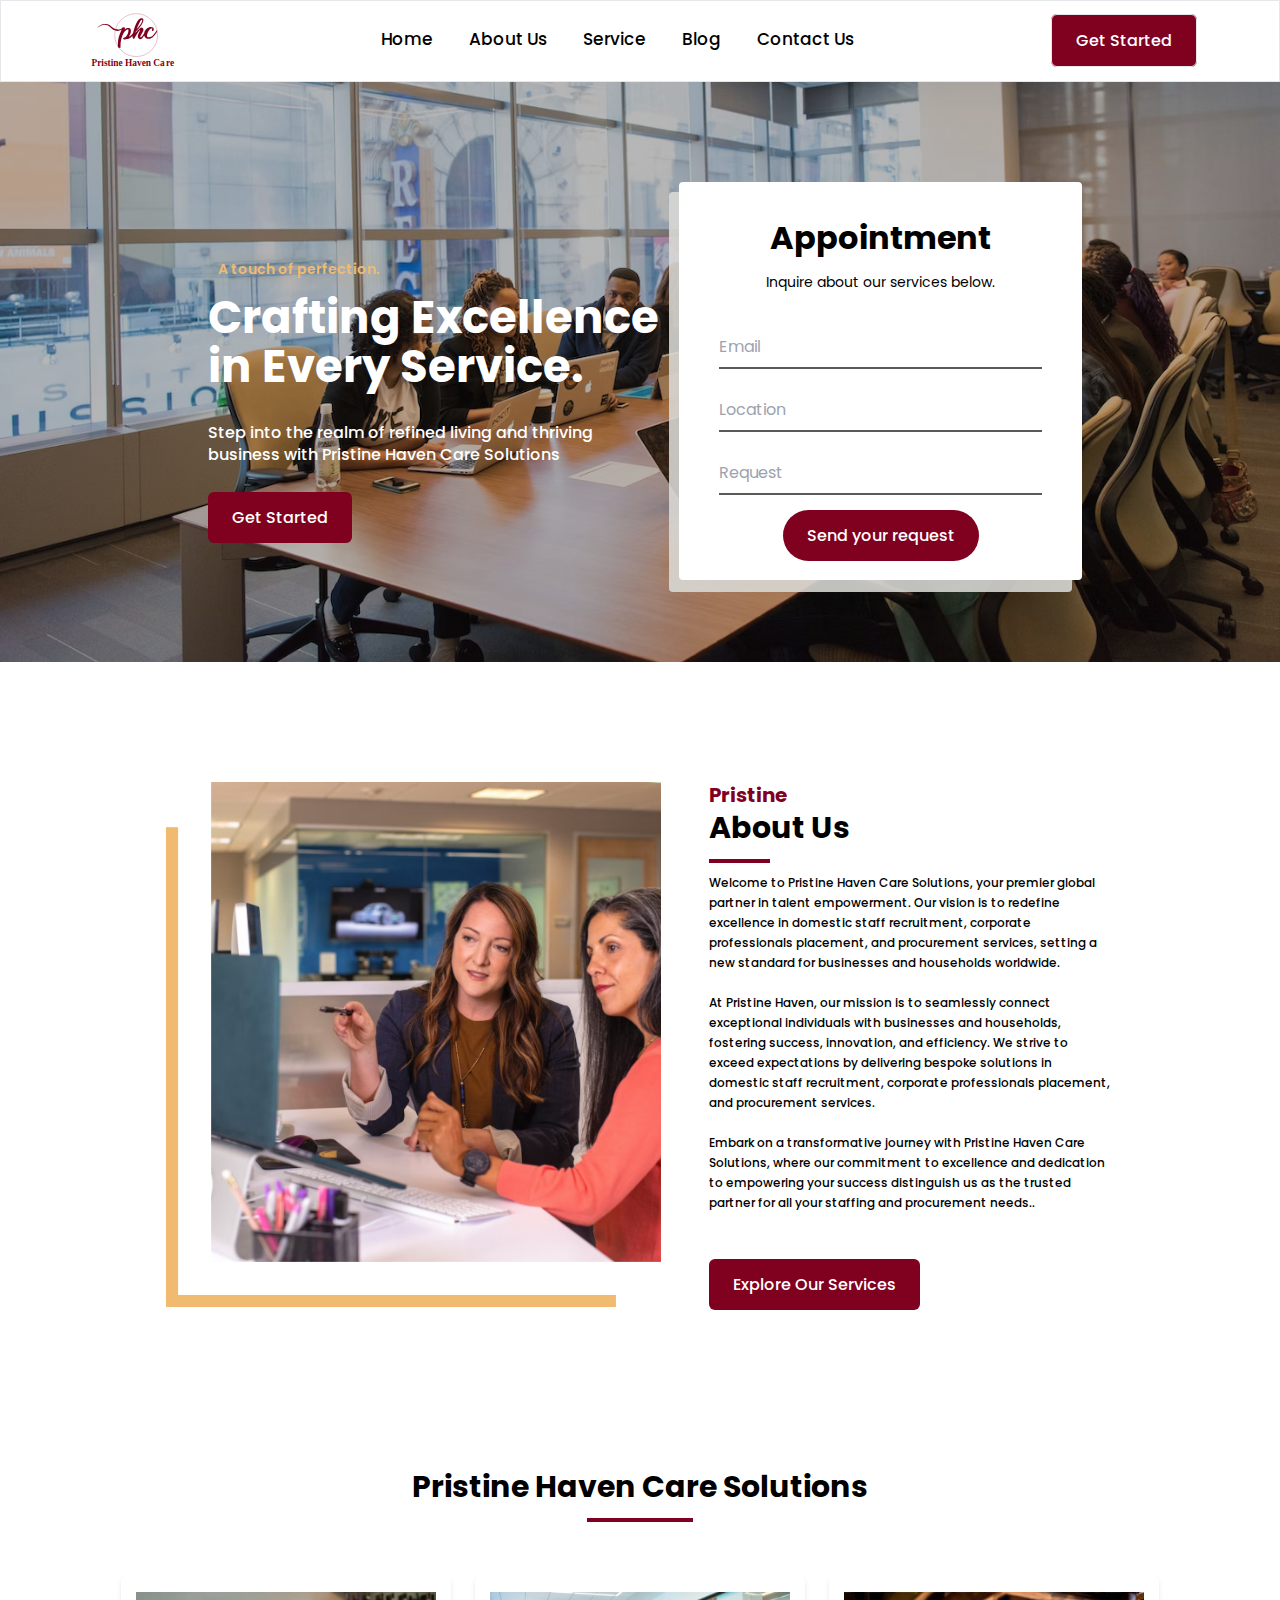
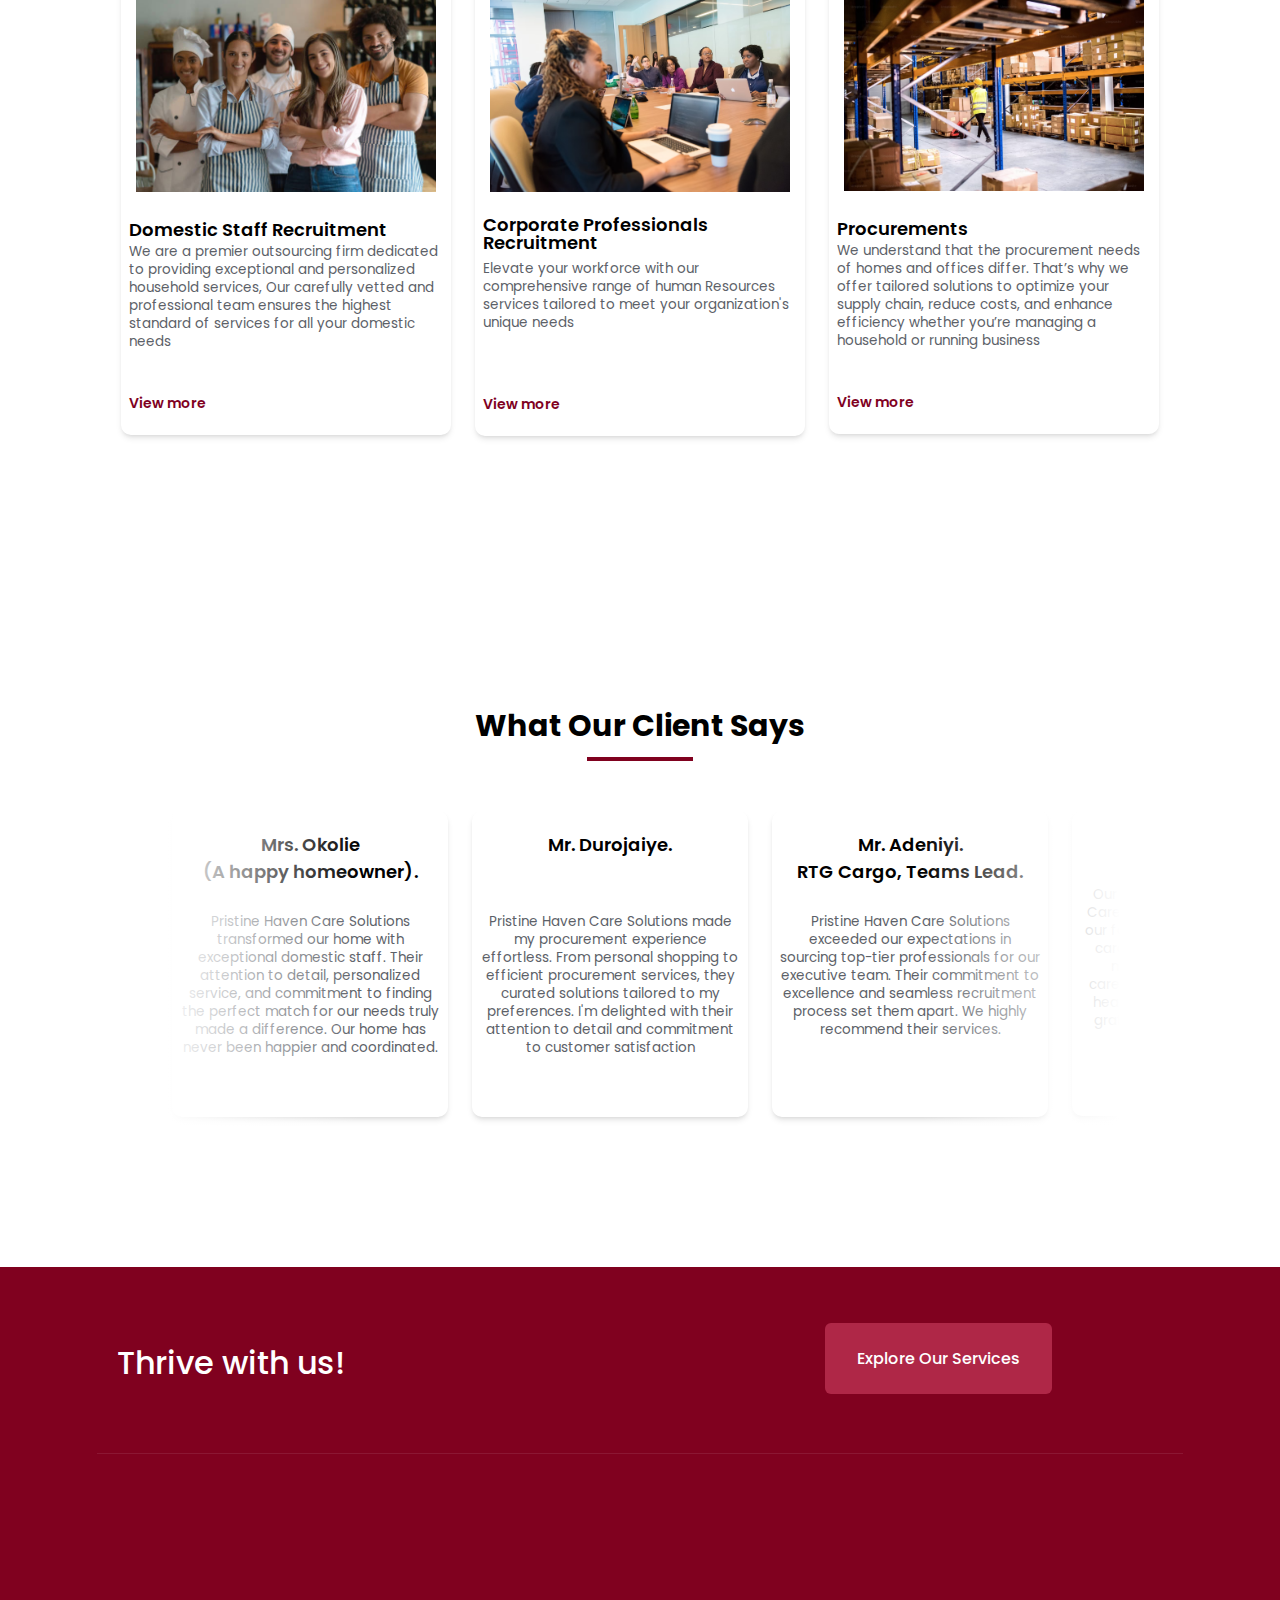
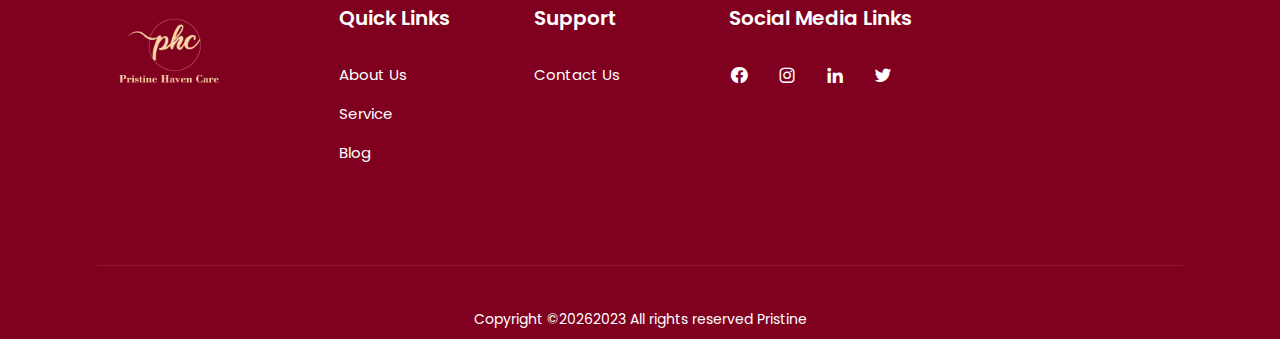
==== commit 283e9c19: "update index file" ====
--- a/index.html
+++ b/index.html
@@ -198,44 +198,44 @@
     <div class="flex flex-wrap relative">
       <div class="slider">
         <div class="slide-track">
-          <div class="inline-block relative shrink-0 w-[300px] h-[330px] px-[12px] max-w-full">
+          <div class="inline-block relative shrink-0 w-[300px]  px-[12px] max-w-full">
             <div class="relative  block mb-[30px] px-[8px] py-[20px] text-center rounded-[10px] shadow-md">
               <h2 class="block font-semibold text-[18px] mb-[28px]">Mrs. Okolie <br>(A happy homeowner).</h2>
               <div class="block"><p class="text-[#5C6168] mb-[40px] text-[13.5px] leading-[18px] font-normal">Pristine Haven Care Solutions transformed our home with exceptional domestic staff. Their attention to detail, personalized service, and commitment to finding the perfect match for our needs truly made a difference. Our home has never been happier and coordinated.</p></div>   
             </div>
           </div>
           
-          <div class="inline-block shrink-0 w-[300px] h-[330px] px-[12px] max-w-full">
+          <div class="inline-block shrink-0 w-[300px] px-[12px] max-w-full">
             <div class="relative  block mb-[30px] px-[8px] py-[20px] text-center rounded-[10px] shadow-md">
-              <h2 class="block font-semibold text-[18px] mb-[28px]">Mr. Durojaiye.</h2>
+              <h2 class="block font-semibold text-[18px] mb-[28px]">Mr. Durojaiye. <br><span class="invisible">(A happy homeowner).</span></h2>
               <div class="block"><p class="text-[#5C6168] mb-[40px] text-[13.5px] leading-[18px] font-normal">Pristine Haven Care Solutions made my procurement experience effortless. From personal shopping to efficient procurement services, they curated solutions tailored to my preferences. I'm delighted with their attention to detail and commitment to customer satisfaction</p></div>   
             </div>
           </div>
     
-        <div class="inline-block shrink-0 w-[300px] h-[330px] px-[12px] max-w-full">
+        <div class="inline-block shrink-0 w-[300px] px-[12px] max-w-full">
           <div class="relative  block mb-[30px] px-[8px] py-[20px] text-center rounded-[10px] shadow-md">
             <h2 class="block font-semibold text-[18px] mb-[28px]"> Mr. Adeniyi. <br>RTG Cargo, Teams Lead.</h2>
-            <div class="block"><p class="text-[#5C6168] mb-[40px] text-[13.5px] leading-[18px] font-normal">Pristine Haven Care Solutions exceeded our expectations in sourcing top-tier professionals for our executive team. Their commitment to excellence and seamless recruitment process set them apart. We highly recommend their services.</p></div>   
+            <div class="block"><p class="text-[#5C6168] mb-[40px] text-[13.5px] leading-[18px] font-normal">Pristine Haven Care Solutions exceeded our expectations in sourcing top-tier professionals for our executive team. Their commitment to excellence and seamless recruitment process set them apart. We highly recommend their services.<br><span class="invisible">We highly recommend their services</span></p></div>   
           </div>
         </div>
     
-        <div class="inline-block relative shrink-0 w-[300px] h-[330px] px-[12px] max-w-full">
+        <div class="inline-block relative shrink-0 w-[300px] px-[12px] max-w-full">
           <div class="relative  block mb-[30px] px-[8px] py-[20px] text-center rounded-[10px] shadow-md">
             <h2 class="block font-semibold text-[18px] mb-[28px]"> Mrs. Oreoluwa.</h2>
-            <div class="block"><p class="text-[#5C6168] mb-[40px] text-[13.5px] leading-[18px] font-normal">Our experience with Pristine Haven Care Solutions in finding a nanny for our family has been exceptional. The care and dedication they put into matching us with the perfect caregiver for my children were truly heartwarming. We feel secure and grateful to have such a wonderful addition to our family</p></div>   
+            <div class="block"><p class="text-[#5C6168] mb-[30px] text-[13.5px] leading-[18px] font-normal">Our experience with Pristine Haven Care Solutions in finding a nanny for our family has been exceptional. The care and dedication they put into matching us with the perfect caregiver for my children were truly heartwarming. We feel secure and grateful to have such a wonderful addition to our family.<br><span class="invisible">We highly</span></p></div>   
           </div>
         </div>
         
-        <div class="inline-block shrink-0 w-[300px] h-[330px] px-[12px] max-w-full">
+        <div class="inline-block shrink-0 w-[300px] px-[12px] max-w-full">
           <div class="relative  block mb-[30px] px-[8px] py-[20px] text-center rounded-[10px] shadow-md">
-            <h2 class="block font-semibold text-[18px] mb-[28px]"> Mr. Emmanuel.</h2>
+            <h2 class="block font-semibold text-[18px] mb-[28px]"> Mr. Emmanuel. <br><span class="invisible">(A happy homeowner).</span></h2>
             <div class="block"><p class="text-[#5C6168] mb-[40px] text-[13.5px] leading-[18px] font-normal">Pristine Haven Care Solutions not only found us a chef with extraordinary culinary skills but also someone who understands and caters to our unique tastes. Our dining experience has been elevated, and we're incredibly satisfied with the professional and personalized service provided.</p></div>   
           </div>
         </div>
   
-      <div class="inline-block shrink-0 w-[300px] h-[330px] px-[12px] max-w-full">
+      <div class="inline-block shrink-0 w-[300px] px-[12px] max-w-full">
         <div class="relative  block mb-[30px] px-[8px] py-[20px] text-center rounded-[10px] shadow-md">
-          <h2 class="block font-semibold text-[18px] mb-[28px]">Tosin</h2>
+          <h2 class="block font-semibold text-[18px] mb-[28px]">Tosin <br><span class="invisible">(A happy homeowner).</span></h2>
           <div class="block"><p class="text-[#5C6168] mb-[40px] text-[13.5px] leading-[18px] font-normal">Hiring a housekeeper through Pristine Haven Care Solutions has been a game-changer for my hectic lifestyle. The attention to detail, reliability, and efficiency of the housekeeper they connected me with have allowed me to focus on my career with peace of mind. Highly recommended!</p></div>   
         </div>
       </div>
@@ -249,7 +249,7 @@
       
       <div class="inline-block shrink-0 w-[300px] h-[330px] px-[12px] max-w-full">
         <div class="relative  block mb-[30px] px-[8px] py-[20px] text-center rounded-[10px] shadow-md">
-          <h2 class="block font-semibold text-[18px] mb-[28px]">Mr. Durojaiye.</h2>
+          <h2 class="block font-semibold text-[18px] mb-[28px]">Mr. Durojaiye. <br><span class="invisible">(A happy homeowner).</span></h2>
           <div class="block"><p class="text-[#5C6168] mb-[40px] text-[13.5px] leading-[18px] font-normal">Pristine Haven Care Solutions made my procurement experience effortless. From personal shopping to efficient procurement services, they curated solutions tailored to my preferences. I'm delighted with their attention to detail and commitment to customer satisfaction</p></div>   
         </div>
       </div>
@@ -263,21 +263,21 @@
 
     <div class="inline-block relative shrink-0 w-[300px] h-[330px] px-[12px] max-w-full">
       <div class="relative  block mb-[30px] px-[8px] py-[20px] text-center rounded-[10px] shadow-md">
-        <h2 class="block font-semibold text-[18px] mb-[28px]"> Mrs. Oreoluwa.</h2>
+        <h2 class="block font-semibold text-[18px] mb-[28px]"> Mrs. Oreoluwa. <br><span class="invisible">(A happy homeowner).</span></h2>
         <div class="block"><p class="text-[#5C6168] mb-[40px] text-[13.5px] leading-[18px] font-normal">Our experience with Pristine Haven Care Solutions in finding a nanny for our family has been exceptional. The care and dedication they put into matching us with the perfect caregiver for my children were truly heartwarming. We feel secure and grateful to have such a wonderful addition to our family</p></div>   
       </div>
     </div>
     
     <div class="inline-block shrink-0 w-[300px] h-[330px] px-[12px] max-w-full">
       <div class="relative  block mb-[30px] px-[8px] py-[20px] text-center rounded-[10px] shadow-md">
-        <h2 class="block font-semibold text-[18px] mb-[28px]"> Mr. Emmanuel.</h2>
+        <h2 class="block font-semibold text-[18px] mb-[28px]"> Mr. Emmanuel. <br><span class="invisible">(A happy homeowner).</span></h2>
         <div class="block"><p class="text-[#5C6168] mb-[40px] text-[13.5px] leading-[18px] font-normal">Pristine Haven Care Solutions not only found us a chef with extraordinary culinary skills but also someone who understands and caters to our unique tastes. Our dining experience has been elevated, and we're incredibly satisfied with the professional and personalized service provided.</p></div>   
       </div>
     </div>
 
   <div class="inline-block shrink-0 w-[300px] h-[330px] px-[12px] max-w-full">
     <div class="relative  block mb-[30px] px-[8px] py-[20px] text-center rounded-[10px] shadow-md">
-      <h2 class="block font-semibold text-[18px] mb-[28px]">Tosin</h2>
+      <h2 class="block font-semibold text-[18px] mb-[28px]">Tosin <br><span class="invisible">(A happy homeowner).</span></h2>
       <div class="block"><p class="text-[#5C6168] mb-[40px] text-[13.5px] leading-[18px] font-normal">Hiring a housekeeper through Pristine Haven Care Solutions has been a game-changer for my hectic lifestyle. The attention to detail, reliability, and efficiency of the housekeeper they connected me with have allowed me to focus on my career with peace of mind. Highly recommended!</p></div>   
     </div>
   </div>
@@ -293,60 +293,6 @@
 </div> 
   </div>
 </section>
-
-<!-- Service Section -->
-<section id="category" class="py-[70px] sm:py-[120px]">
-  <div class="w-full smi:max-w-[540px] md:max-w-[720px] lg:max-w-[960px] slg:max-w-[1110px] mx-auto px-[.75rem]">
-  <div class="block w-full mx-auto px-[.75rem]">
-    <div class="flex justify-center flex-wrap">
-      <div class="w-full max-w-full lg:w-[50.66%] shrink-0">
-        <div class="headTitle relative block text-center mb-[50px]">
-          <h2 class="relative block text-[24px] md:text-[30px] font-bold leading-[1.3] mb-[12px]">We’ve Got You Covered With our Exceptional Skill</h2>  
-        </div>      
-     </div>
-    </div>
-    <div class="flex flex-wrap relative">
-      
-
-      <div class="block relative shrink-0 smi:w-[50%] lg:w-[33.33%] w-full px-[12px] max-w-full">
-        <div class="chagnover relative overflow-hidden mb-[30px]">
-          <div class="hovEff"></div>
-          <div class="eff">
-           <div class="overlay">
-            <h1 class="text-[24px] md:text-[30px] text-white block font-bold leading-[1.3] mb-[6px] relative">Domestic</h1>
-            <p class="text-white text-[18px] font-light leading-[1.4] mb-[15px]">Facilisis ac eget mauris nulla.</p>
-           </div>
-          </div>
-        </div>
-      </div>
-
-      <div class="block shrink-0 smi:w-[50%] lg:w-[33.33%] w-full px-[12px] max-w-full">
-        <div class="chagnover relative overflow-hidden mb-[30px]">
-          <div class="hovEff3"></div>
-          <div class="eff">
-           <div class="overlay">
-            <h1 class="text-[24px] md:text-[30px] text-white block font-bold leading-[1.3] mb-[6px] relative">Professionals</h1>
-            <p class="text-white text-[18px] font-light leading-[1.4] mb-[15px]">Facilisis ac eget mauris nulla.</p>
-           </div>
-          </div>
-        </div>
-        </div>
-
-      <div class="block shrink-0 smi:w-[50%] lg:w-[33.33%] w-full px-[12px] max-w-full">
-        <div class="chagnover relative overflow-hidden mb-[30px]">
-          <div class="hovEff4"></div>
-          <div class="eff">
-           <div class="overlay">
-            <h1 class="text-[24px] md:text-[30px] text-white block font-bold leading-[1.3] mb-[6px] relative">Procurements</h1>
-            <p class="text-white text-[18px] font-light leading-[1.4] mb-[15px]">Facilisis ac eget mauris nulla.</p>
-           </div>
-          </div>
-        </div>
-      </div>
-    </div>
-  </div>
-  </div>
-</section> 
 
 <!-- Footer Section -->
 <section class="pt-[80px] bg-navText">
@@ -356,7 +302,7 @@
     <div class="shrink-0 w-full md:w-[66.666%] max-w-full px-[.5rem]">
      <div class="flex">
       <div class="block">
-        <h2 class="text-white text-[26px] lg:text-[32px] block font-medium leading-[32px] mb-[24px] relative">Make your home attractive</h2>
+        <h2 class="text-white text-[26px] lg:text-[32px] block font-medium leading-[32px] mb-[24px] relative">Thrive with us!</h2>
        </div>
      </div>
     </div>
@@ -367,8 +313,6 @@
 </div>
   </div>
 </section>
-
- 
 
 <footer class="block">
 <div class="bg-navText">
@@ -376,10 +320,10 @@
 <div class="w-full smi:max-w-[540px] md:max-w-[720px] lg:max-w-[960px] slg:max-w-[1110px] mx-auto pb-[50px] px-[.75rem]">
     <div class="w-full mx-auto px-[.75rem]">
       <div class="flex flex-wrap justify-between">
-        <div class="shrink-0 w-full smi:w-[66.6666%] md:w-[15%] max-w-full">
+        <div class="shrink-0 w-full smi:w-[66.6666%] md:w-[30%] lg:w-[20%] max-w-full">
           <div class="mb-[50px]">
             <div class="mb-[20px]">
-              <div class="w-[200px] lg:w-[150px] mb-[35px]">
+              <div class="w-[160px] lg:w-[120px] mb-[35px]">
                 <a href="index.html">
                   <img src="assets/logo 3.png" alt="" class="align-middle">
                 </a>
--- a/css/style.css
+++ b/css/style.css
@@ -504,6 +504,10 @@
   float: right;
 }
 
+.m-0 {
+  margin: 0px;
+}
+
 .mx-1 {
   margin-left: 0.25rem;
   margin-right: 0.25rem;
@@ -728,6 +732,14 @@
   width: 180px;
 }
 
+.w-\[210px\] {
+  width: 210px;
+}
+
+.w-\[160px\] {
+  width: 160px;
+}
+
 .max-w-full {
   max-width: 100%;
 }
@@ -1125,16 +1137,16 @@
   font-size: 32px;
 }
 
+.text-\[24px\] {
+  font-size: 24px;
+}
+
+.text-\[12px\] {
+  font-size: 12px;
+}
+
 .text-\[18px\] {
   font-size: 18px;
-}
-
-.text-\[24px\] {
-  font-size: 24px;
-}
-
-.text-\[12px\] {
-  font-size: 12px;
 }
 
 .text-\[13\.5px\] {
@@ -1985,6 +1997,14 @@
     width: 66.6666%;
   }
 
+  .md\:w-\[20\%\] {
+    width: 20%;
+  }
+
+  .md\:w-\[30\%\] {
+    width: 30%;
+  }
+
   .md\:max-w-\[720px\] {
     max-width: 720px;
   }
@@ -2023,12 +2043,12 @@
     font-size: 30px;
   }
 
+  .md\:text-\[20px\] {
+    font-size: 20px;
+  }
+
   .md\:text-\[18px\] {
     font-size: 18px;
-  }
-
-  .md\:text-\[20px\] {
-    font-size: 20px;
   }
 }
 
@@ -2093,6 +2113,18 @@
     width: 46.666%;
   }
 
+  .lg\:w-\[120px\] {
+    width: 120px;
+  }
+
+  .lg\:w-\[30\%\] {
+    width: 30%;
+  }
+
+  .lg\:w-\[20\%\] {
+    width: 20%;
+  }
+
   .lg\:max-w-\[960px\] {
     max-width: 960px;
   }
@@ -2174,4 +2206,8 @@
   .slg\:text-\[32px\] {
     font-size: 32px;
   }
-}
+
+  .slg\:text-\[18px\] {
+    font-size: 18px;
+  }
+}
